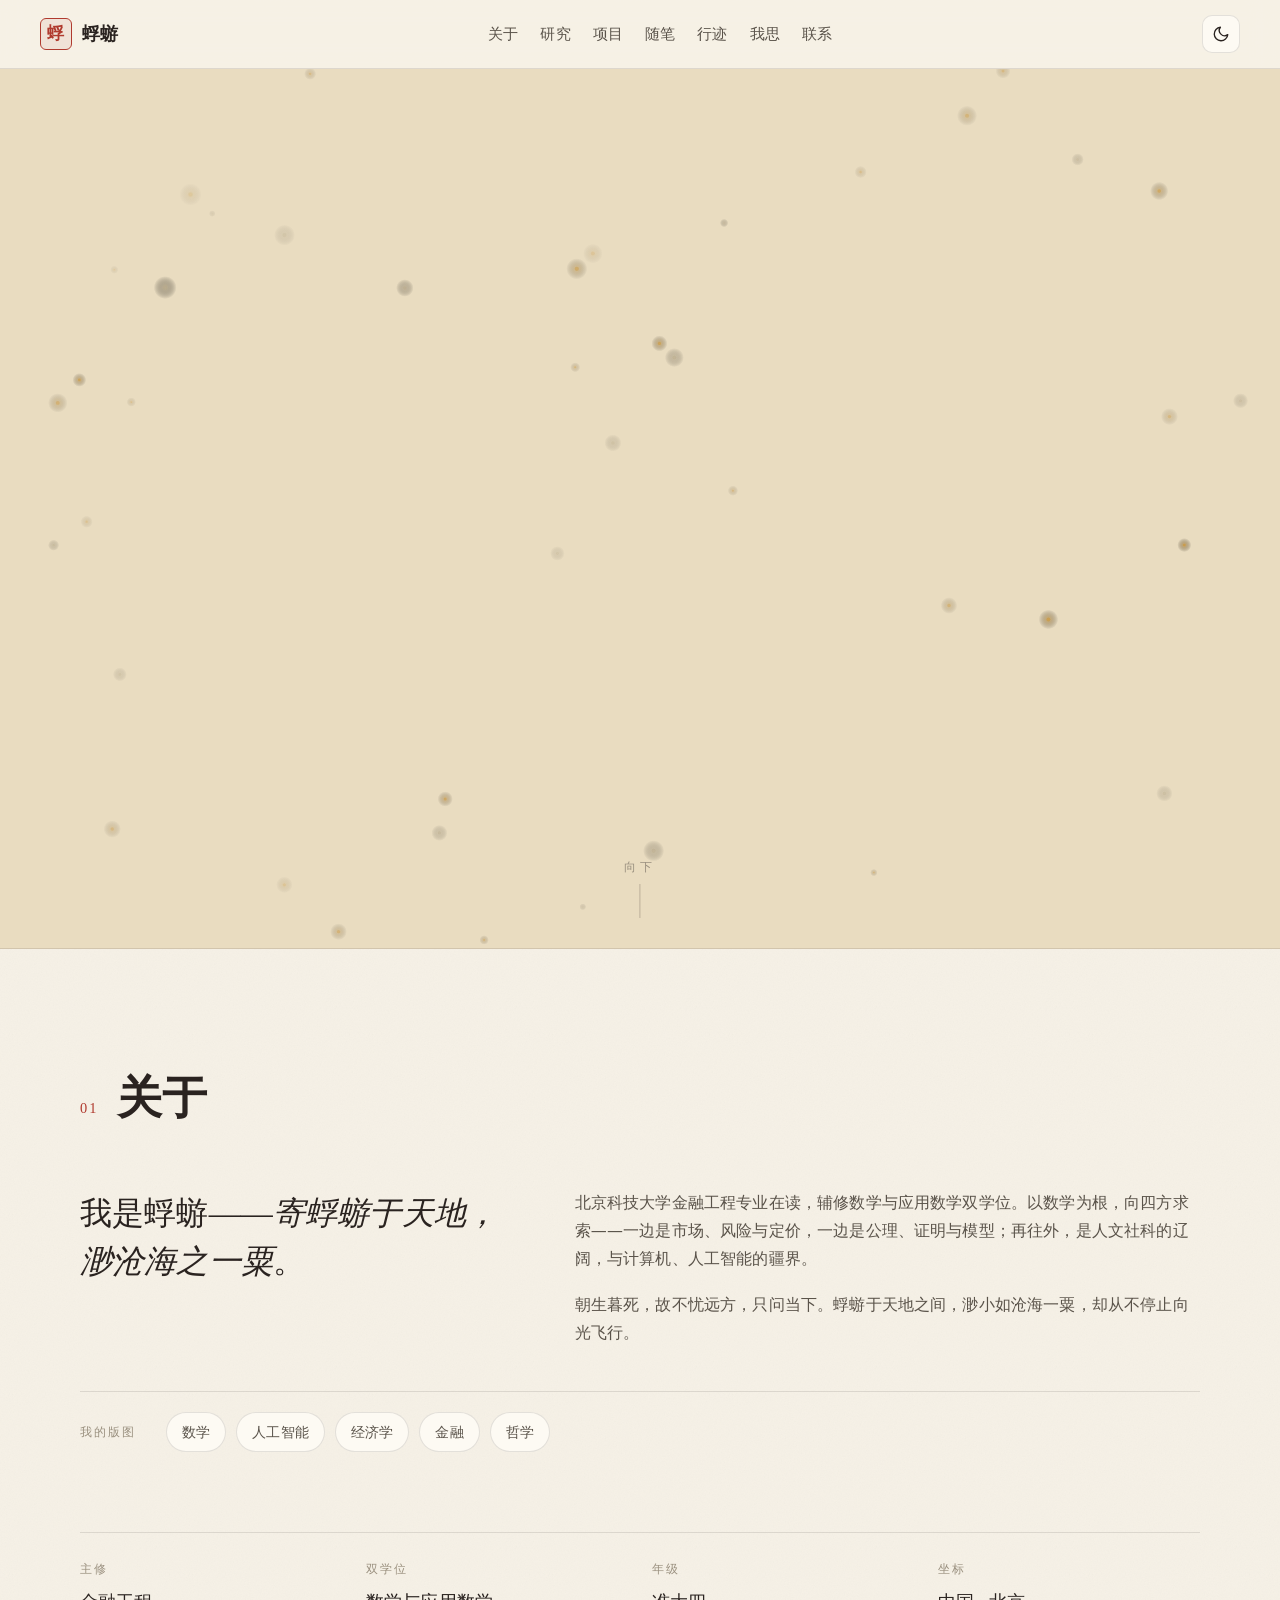
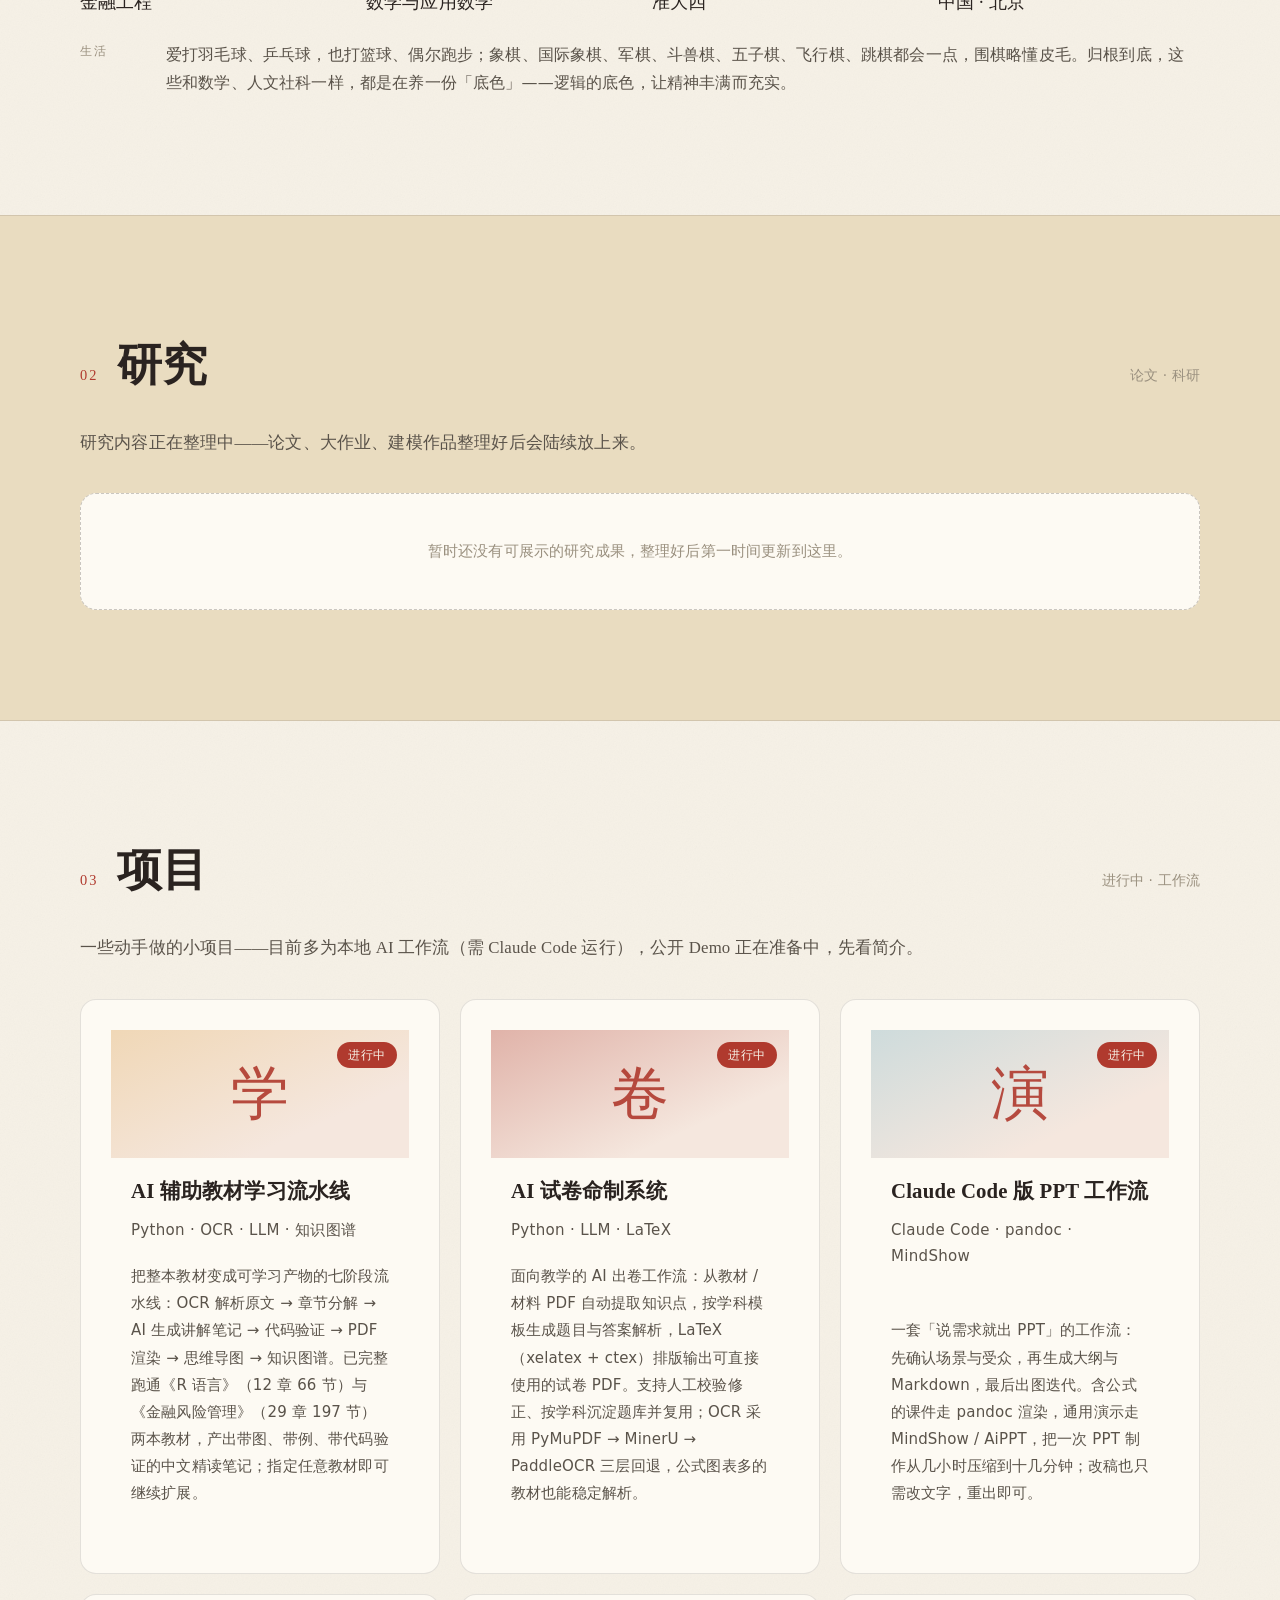
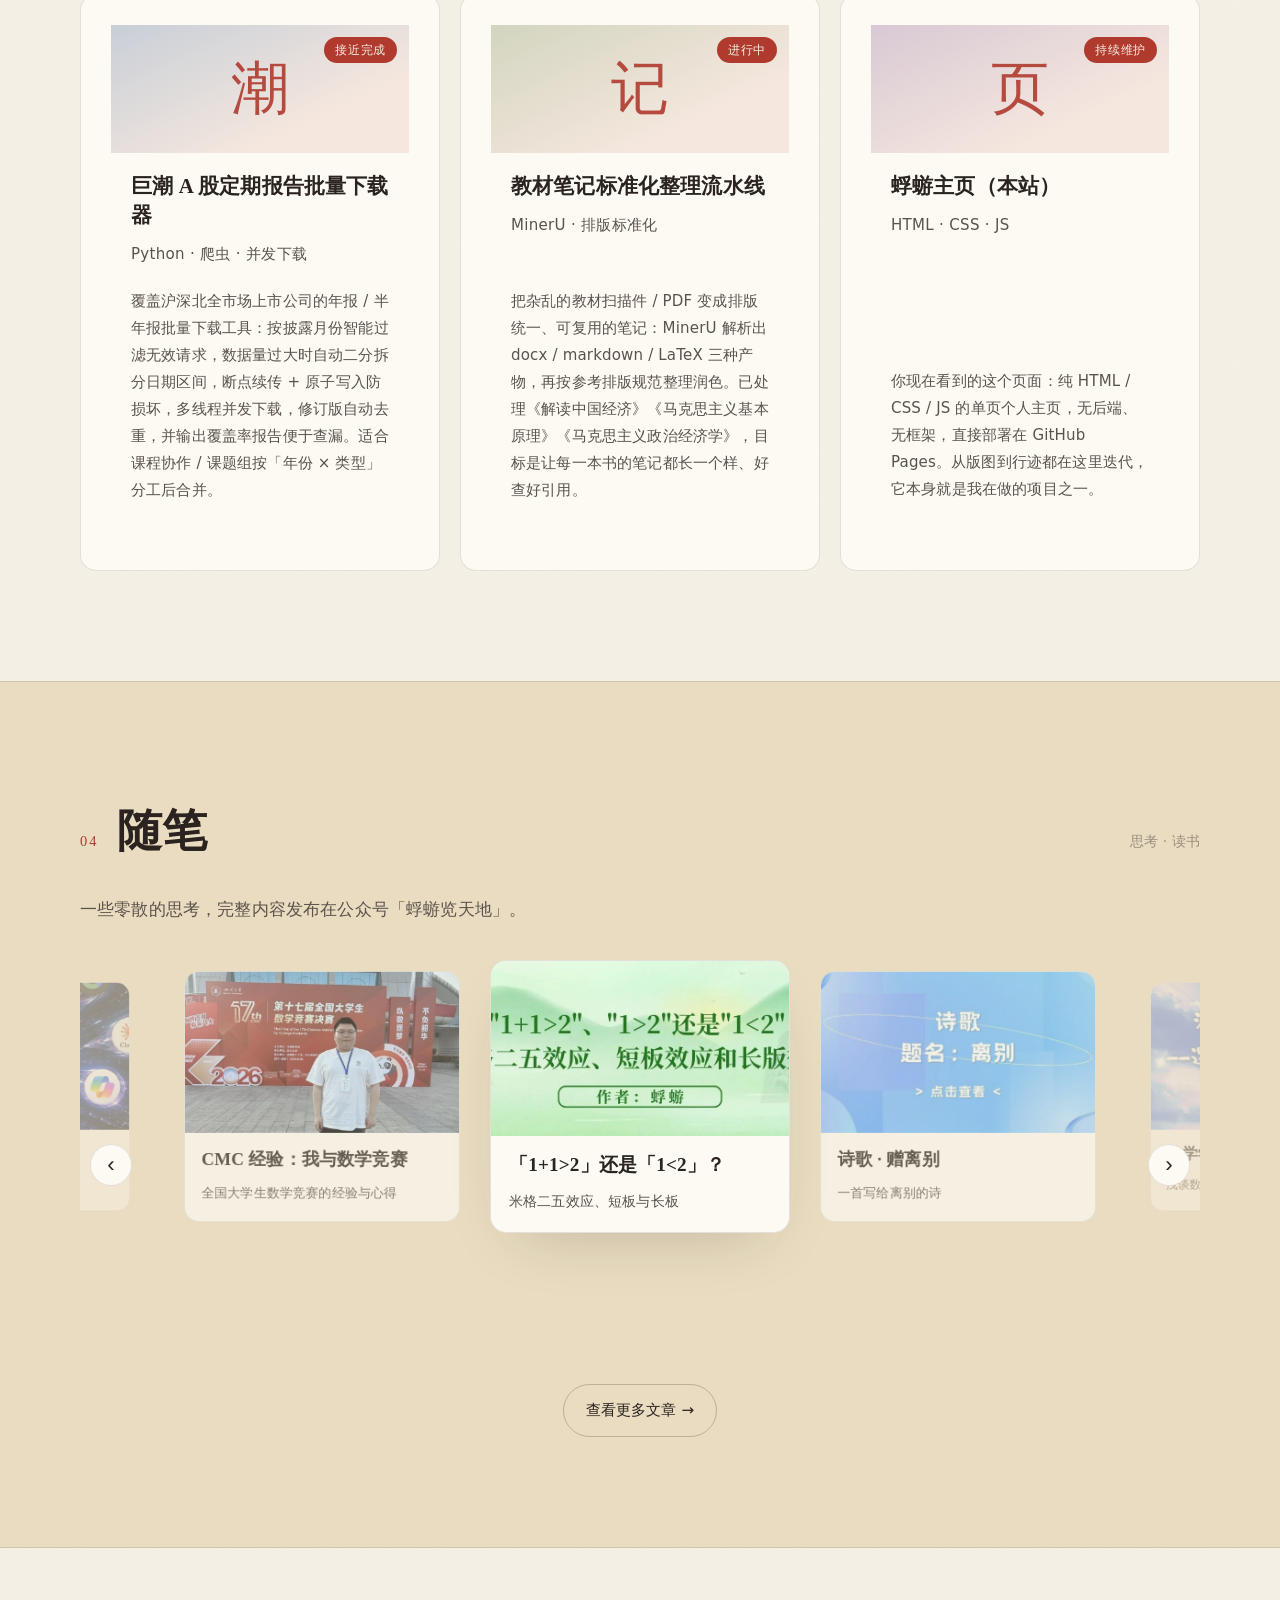
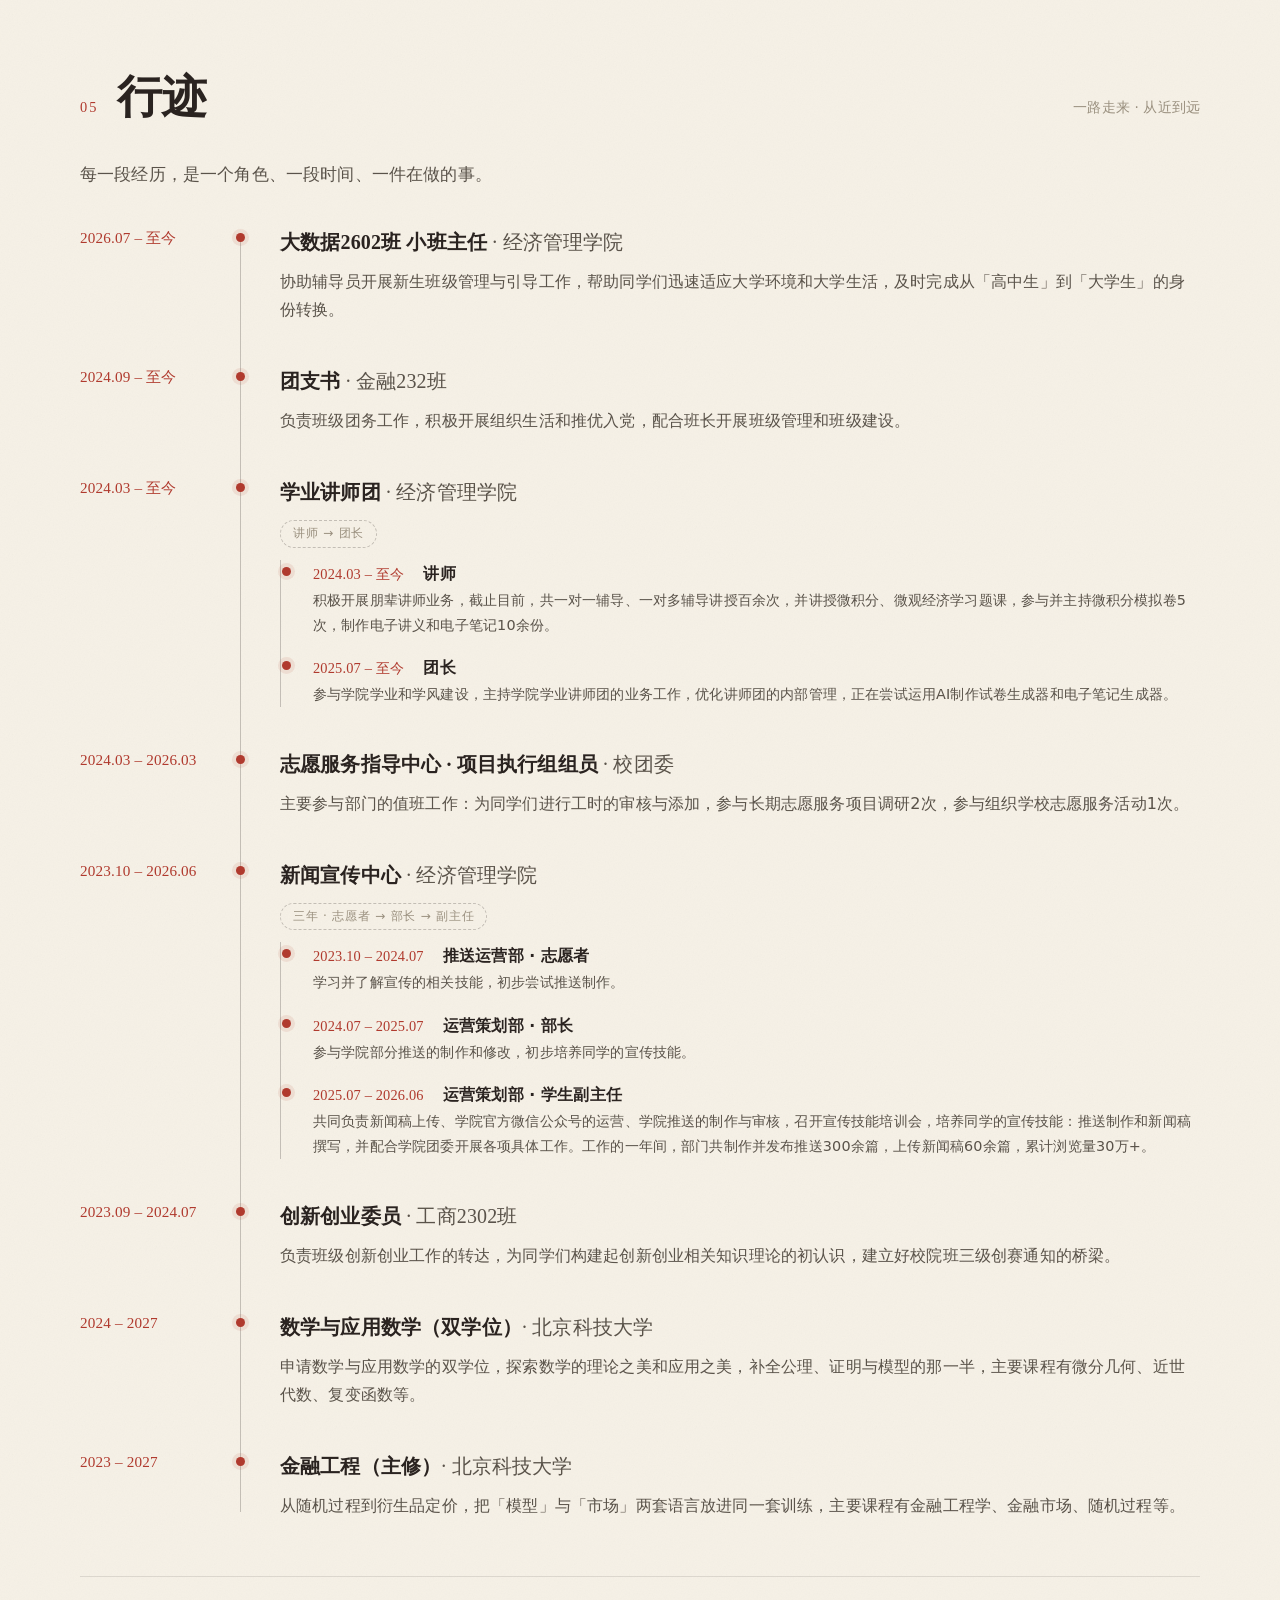
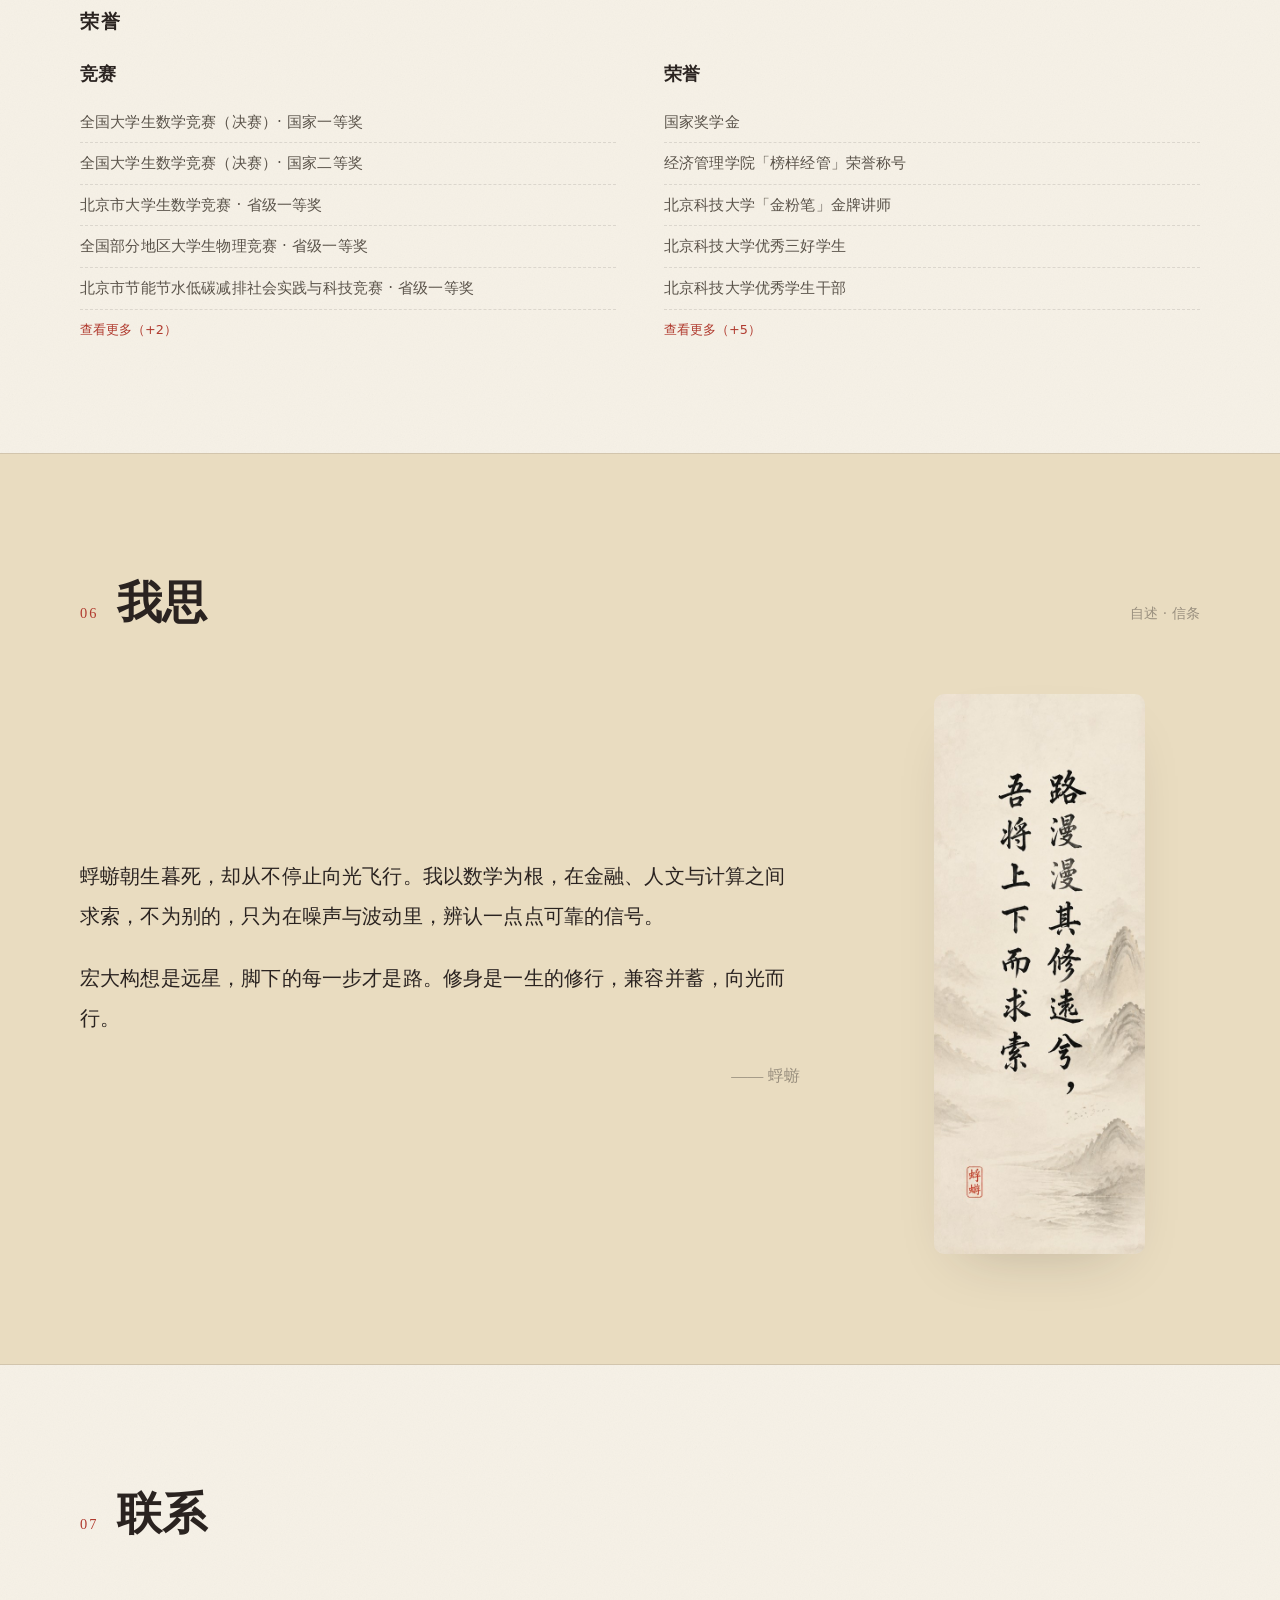
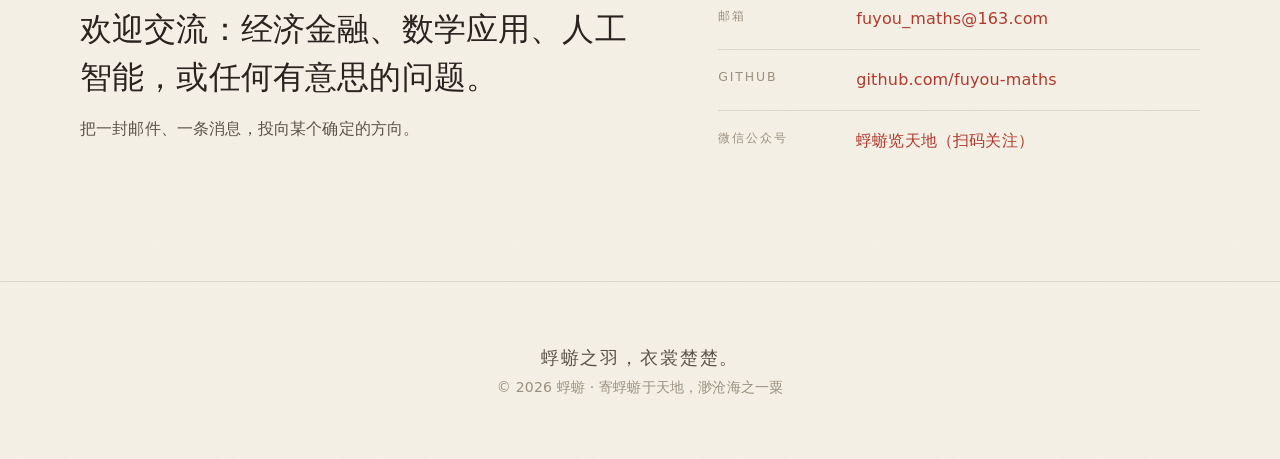
==== index.html @ 7d02665e "蜉蝣主页首发：双页面 + 双主题 + 随笔轮播" ====
<!DOCTYPE html>
<html lang="zh-CN" data-theme="dark">
<head>
  <meta charset="utf-8">
  <meta name="viewport" content="width=device-width, initial-scale=1">
  <script>document.documentElement.classList.add('js');</script>
  <script>
    (function () {
      var t = null;
      try { t = localStorage.getItem("fuyou-theme"); } catch (e) {}
      if (!t) t = (window.matchMedia && window.matchMedia("(prefers-color-scheme: dark)").matches) ? "dark" : "light";
      document.documentElement.setAttribute("data-theme", t);
    })();
  </script>
  <title>蜉蝣 · 个人主页</title>
  <meta name="description" content="蜉蝣 —— 寄蜉蝣于天地，渺沧海之一粟。以数学为根，观天地、察人事、问计算，一个在当下向光求索的人。">
  <meta name="author" content="蜉蝣">
  <link rel="canonical" href="https://fuyou-maths.github.io/">
  <link rel="icon" href="favicon.svg" type="image/svg+xml">
  <meta property="og:type" content="profile">
  <meta property="og:title" content="蜉蝣 · 个人主页">
  <meta property="og:description" content="寄蜉蝣于天地，渺沧海之一粟 · 以数学为根，观天地、察人事、问计算">
  <meta property="og:url" content="https://fuyou-maths.github.io/">
  <link rel="stylesheet" href="style.css?v=6">
</head>
<body>
  <a class="skip-link" href="#main">跳到正文</a>

  <header class="site-header" id="top">
    <div class="header-inner">
      <a class="brand" href="#top" aria-label="返回顶部">
        <span class="brand-mark" aria-hidden="true">蜉</span>
        <span class="brand-text">蜉蝣</span>
      </a>

      <nav class="site-nav" id="siteNav" aria-label="主导航">
        <a href="#about">关于</a>
        <a href="#research">研究</a>
        <a href="#projects">项目</a>
        <a href="#essays">随笔</a>
        <a href="#journey">行迹</a>
        <a href="#thoughts">我思</a>
        <a href="#contact">联系</a>
      </nav>

      <div class="header-actions">
        <button class="theme-toggle" id="themeToggle" type="button" aria-label="切换深浅主题">
          <svg class="icon-moon" viewBox="0 0 24 24" aria-hidden="true"><path d="M21 12.8A9 9 0 1 1 11.2 3a7 7 0 0 0 9.8 9.8Z"/></svg>
          <svg class="icon-sun" viewBox="0 0 24 24" aria-hidden="true"><circle cx="12" cy="12" r="4.5"/><path d="M12 2v2.5M12 19.5V22M4.9 4.9l1.8 1.8M17.3 17.3l1.8 1.8M2 12h2.5M19.5 12H22M4.9 19.1l1.8-1.8M17.3 6.7l1.8-1.8"/></svg>
        </button>
        <button class="nav-toggle" id="navToggle" type="button" aria-label="打开菜单" aria-expanded="false">
          <span></span><span></span><span></span>
        </button>
      </div>
    </div>
  </header>

  <main id="main">
    <!-- ============ HERO ============ -->
    <section class="hero">
      <canvas class="fireflies" id="fireflies" aria-hidden="true"></canvas>
      <div class="container hero-grid">
        <div class="hero-copy">
          <p class="hero-kicker reveal">北京科技大学 · 金融工程 × 数学与应用数学</p>
          <h1 class="hero-name reveal">蜉蝣</h1>
          <p class="hero-sub reveal">寄蜉蝣于天地，渺沧海之一粟</p>
          <p class="hero-poem reveal">蜉蝣之羽，衣裳楚楚。朝生暮死，向光而行。</p>
          <div class="hero-actions reveal">
            <a class="btn btn-primary" href="#projects">看我的项目</a>
            <a class="btn btn-ghost" href="#essays">读我的随笔</a>
          </div>
        </div>

        <div class="hero-visual reveal" aria-hidden="true">
          <svg class="mayfly" viewBox="0 0 200 240" fill="none">
            <ellipse class="wing" cx="72" cy="70" rx="50" ry="15" transform="rotate(-30 72 70)"/>
            <ellipse class="wing" cx="128" cy="70" rx="50" ry="15" transform="rotate(30 128 70)"/>
            <ellipse class="wing" cx="78" cy="92" rx="41" ry="12" transform="rotate(-13 78 92)"/>
            <ellipse class="wing" cx="122" cy="92" rx="41" ry="12" transform="rotate(13 122 92)"/>
            <path class="vein" d="M78 54 54 44"/>
            <path class="vein" d="M86 68 68 82"/>
            <path class="vein" d="M122 54 146 44"/>
            <path class="vein" d="M114 68 132 82"/>
            <circle class="head" cx="100" cy="28" r="6"/>
            <path class="body" d="M100 34 C 101 70 99 105 100 150"/>
            <path class="tail" d="M100 150 C 95 180 92 205 88 216"/>
            <path class="tail" d="M100 150 C 100 185 100 210 100 222"/>
            <path class="tail" d="M100 150 C 105 180 108 205 112 216"/>
          </svg>
          <div class="hero-now">
            <span class="now-label">此刻</span>
            <span class="now-time" id="nowTime">--:--:--</span>
            <span class="now-note">蜉蝣于天地，沧海之一粟</span>
          </div>
        </div>
      </div>
      <div class="hero-scroll" aria-hidden="true">
        <span>向下</span>
        <i></i>
      </div>
    </section>

    <!-- ============ 01 关于 ============ -->
    <section class="section" id="about">
      <div class="container">
        <div class="section-head reveal">
          <span class="section-index">01</span>
          <h2 class="section-title">关于</h2>
        </div>
        <div class="about-grid">
          <p class="about-lead reveal">我是蜉蝣——<em>寄蜉蝣于天地，渺沧海之一粟</em>。</p>
          <div class="about-body reveal">
            <p>北京科技大学金融工程专业在读，辅修数学与应用数学双学位。以数学为根，向四方求索——一边是市场、风险与定价，一边是公理、证明与模型；再往外，是人文社科的辽阔，与计算机、人工智能的疆界。</p>
            <p>朝生暮死，故不忧远方，只问当下。蜉蝣于天地之间，渺小如沧海一粟，却从不停止向光飞行。</p>
          </div>
        </div>

        <div class="field-strip reveal">
          <span class="field-label">我的版图</span>
          <ul class="chip-list">
            <li>数学</li><li>人工智能</li><li>经济学</li><li>金融</li><li>哲学</li>
          </ul>
        </div>

        <ul class="fact-strip reveal">
          <li><span>主修</span>金融工程</li>
          <li><span>双学位</span>数学与应用数学</li>
          <li><span>年级</span>准大四</li>
          <li><span>坐标</span>中国 · 北京</li>
        </ul>

        <div class="now-lines reveal">
          <p><span class="field-label">生活</span>爱打羽毛球、乒乓球，也打篮球、偶尔跑步；象棋、国际象棋、军棋、斗兽棋、五子棋、飞行棋、跳棋都会一点，围棋略懂皮毛。归根到底，这些和数学、人文社科一样，都是在养一份「底色」——逻辑的底色，让精神丰满而充实。</p>
        </div>
      </div>
    </section>

    <!-- ============ 02 研究 ============ -->
    <section class="section section-alt" id="research">
      <div class="container">
        <div class="section-head reveal">
          <span class="section-index">02</span>
          <h2 class="section-title">研究</h2>
          <p class="section-note">论文 · 科研</p>
        </div>
        <p class="section-lead reveal">研究内容正在整理中——论文、大作业、建模作品整理好后会陆续放上来。</p>

        <div class="research-empty reveal">
          <p>暂时还没有可展示的研究成果，整理好后第一时间更新到这里。</p>
        </div>
      </div>
    </section>

    <!-- ============ 03 项目 ============ -->
    <section class="section" id="projects">
      <div class="container">
        <div class="section-head reveal">
          <span class="section-index">03</span>
          <h2 class="section-title">项目</h2>
          <p class="section-note">进行中 · 工作流</p>
        </div>
        <p class="section-lead reveal">一些动手做的小项目——目前多为本地 AI 工作流（需 Claude Code 运行），公开 Demo 正在准备中，先看简介。</p>

        <div class="project-grid">
          <article class="project-card reveal">
            <div class="project-cover" style="--pc: rgba(230, 185, 106, 0.34);">
              <span class="project-glyph" aria-hidden="true">学</span>
              <span class="project-status">进行中</span>
            </div>
            <div class="card-body">
              <h3 class="project-title">AI 辅助教材学习流水线</h3>
              <p class="project-tags">Python · OCR · LLM · 知识图谱</p>
              <p class="project-desc">把整本教材变成可学习产物的七阶段流水线：OCR 解析原文 → 章节分解 → AI 生成讲解笔记 → 代码验证 → PDF 渲染 → 思维导图 → 知识图谱。已完整跑通《R 语言》（12 章 66 节）与《金融风险管理》（29 章 197 节）两本教材，产出带图、带例、带代码验证的中文精读笔记；指定任意教材即可继续扩展。</p>
            </div>
          </article>
          <article class="project-card reveal">
            <div class="project-cover" style="--pc: rgba(176, 58, 46, 0.30);">
              <span class="project-glyph" aria-hidden="true">卷</span>
              <span class="project-status">进行中</span>
            </div>
            <div class="card-body">
              <h3 class="project-title">AI 试卷命制系统</h3>
              <p class="project-tags">Python · LLM · LaTeX</p>
              <p class="project-desc">面向教学的 AI 出卷工作流：从教材 / 材料 PDF 自动提取知识点，按学科模板生成题目与答案解析，LaTeX（xelatex + ctex）排版输出可直接使用的试卷 PDF。支持人工校验修正、按学科沉淀题库并复用；OCR 采用 PyMuPDF → MinerU → PaddleOCR 三层回退，公式图表多的教材也能稳定解析。</p>
            </div>
          </article>
          <article class="project-card reveal">
            <div class="project-cover" style="--pc: rgba(116, 192, 214, 0.30);">
              <span class="project-glyph" aria-hidden="true">演</span>
              <span class="project-status">进行中</span>
            </div>
            <div class="card-body">
              <h3 class="project-title">Claude Code 版 PPT 工作流</h3>
              <p class="project-tags">Claude Code · pandoc · MindShow</p>
              <p class="project-desc">一套「说需求就出 PPT」的工作流：先确认场景与受众，再生成大纲与 Markdown，最后出图迭代。含公式的课件走 pandoc 渲染，通用演示走 MindShow / AiPPT，把一次 PPT 制作从几小时压缩到十几分钟；改稿也只需改文字，重出即可。</p>
            </div>
          </article>
          <article class="project-card reveal">
            <div class="project-cover" style="--pc: rgba(96, 150, 200, 0.30);">
              <span class="project-glyph" aria-hidden="true">潮</span>
              <span class="project-status">接近完成</span>
            </div>
            <div class="card-body">
              <h3 class="project-title">巨潮 A 股定期报告批量下载器</h3>
              <p class="project-tags">Python · 爬虫 · 并发下载</p>
              <p class="project-desc">覆盖沪深北全市场上市公司的年报 / 半年报批量下载工具：按披露月份智能过滤无效请求，数据量过大时自动二分拆分日期区间，断点续传 + 原子写入防损坏，多线程并发下载，修订版自动去重，并输出覆盖率报告便于查漏。适合课程协作 / 课题组按「年份 × 类型」分工后合并。</p>
            </div>
          </article>
          <article class="project-card reveal">
            <div class="project-cover" style="--pc: rgba(130, 170, 120, 0.30);">
              <span class="project-glyph" aria-hidden="true">记</span>
              <span class="project-status">进行中</span>
            </div>
            <div class="card-body">
              <h3 class="project-title">教材笔记标准化整理流水线</h3>
              <p class="project-tags">MinerU · 排版标准化</p>
              <p class="project-desc">把杂乱的教材扫描件 / PDF 变成排版统一、可复用的笔记：MinerU 解析出 docx / markdown / LaTeX 三种产物，再按参考排版规范整理润色。已处理《解读中国经济》《马克思主义基本原理》《马克思主义政治经济学》，目标是让每一本书的笔记都长一个样、好查好引用。</p>
            </div>
          </article>
          <article class="project-card reveal">
            <div class="project-cover" style="--pc: rgba(150, 130, 190, 0.30);">
              <span class="project-glyph" aria-hidden="true">页</span>
              <span class="project-status">持续维护</span>
            </div>
            <div class="card-body">
              <h3 class="project-title">蜉蝣主页（本站）</h3>
              <p class="project-tags">HTML · CSS · JS</p>
              <p class="project-desc">你现在看到的这个页面：纯 HTML / CSS / JS 的单页个人主页，无后端、无框架，直接部署在 GitHub Pages。从版图到行迹都在这里迭代，它本身就是我在做的项目之一。</p>
            </div>
          </article>
        </div>
      </div>
    </section>

    <!-- ============ 04 随笔 ============ -->
    <section class="section section-alt" id="essays">
      <div class="container">
        <div class="section-head reveal">
          <span class="section-index">04</span>
          <h2 class="section-title">随笔</h2>
          <p class="section-note">思考 · 读书</p>
        </div>
        <p class="section-lead reveal">一些零散的思考，完整内容发布在公众号「蜉蝣览天地」。</p>

        <!-- 精选文章 · coverflow 轮播 -->
        <div class="carousel reveal" id="essayCarousel">
          <div class="carousel-track">
            <article class="carousel-card">
              <a href="https://mp.weixin.qq.com/s/fVxMfMkRmyu4GVUIA5OA1g" target="_blank" rel="noreferrer">
                <img class="card-cover" src="images/articles/02.jpg" alt="DeepSeek 给出了我没敢想的答案" loading="lazy">
                <div class="card-body"><h3 class="cc-title">DeepSeek 给出了我没敢想的答案</h3><p class="cc-desc">从一道数列题，体验 DeepSeek 的思考</p></div>
              </a>
            </article>
            <article class="carousel-card">
              <a href="https://mp.weixin.qq.com/s/21O_0El8mvvddW1tWq52Kw" target="_blank" rel="noreferrer">
                <img class="card-cover" src="images/articles/03.jpg" alt="人工智能时代，什么才是有用的？" loading="lazy">
                <div class="card-body"><h3 class="cc-title">人工智能时代，什么才是有用的？</h3><p class="cc-desc">AI 时代的一点思考</p></div>
              </a>
            </article>
            <article class="carousel-card">
              <a href="https://mp.weixin.qq.com/s/PJYU2CsKJSzoRCmfUsSwLQ" target="_blank" rel="noreferrer">
                <img class="card-cover" src="images/articles/04.jpg" alt="人工智能如何参与学习" loading="lazy">
                <div class="card-body"><h3 class="cc-title">人工智能如何参与学习</h3><p class="cc-desc">AI 系列第二篇</p></div>
              </a>
            </article>
            <article class="carousel-card">
              <a href="https://mp.weixin.qq.com/s/Ez1FWPcyvqh3vCW3M9tfJw" target="_blank" rel="noreferrer">
                <img class="card-cover" src="images/articles/01.jpg" alt="CMC 经验：我与数学竞赛" loading="lazy">
                <div class="card-body"><h3 class="cc-title">CMC 经验：我与数学竞赛</h3><p class="cc-desc">全国大学生数学竞赛的经验与心得</p></div>
              </a>
            </article>
            <article class="carousel-card">
              <a href="https://mp.weixin.qq.com/s/1hrprFrFGttrcX74yhHbVA" target="_blank" rel="noreferrer">
                <img class="card-cover" src="images/articles/06.jpg" alt="「1+1&gt;2」还是「1&lt;2」？" loading="lazy">
                <div class="card-body"><h3 class="cc-title">「1+1&gt;2」还是「1&lt;2」？</h3><p class="cc-desc">米格二五效应、短板与长板</p></div>
              </a>
            </article>
            <article class="carousel-card">
              <a href="https://mp.weixin.qq.com/s/7w0hp6wQyzd9gX0wEU0uUw" target="_blank" rel="noreferrer">
                <img class="card-cover" src="images/articles/07.jpg" alt="诗歌 · 赠离别" loading="lazy">
                <div class="card-body"><h3 class="cc-title">诗歌 · 赠离别</h3><p class="cc-desc">一首写给离别的诗</p></div>
              </a>
            </article>
            <article class="carousel-card">
              <a href="https://mp.weixin.qq.com/s/pl6sJ8FBajx8Ben4pUxj4g" target="_blank" rel="noreferrer">
                <img class="card-cover" src="images/articles/08.jpg" alt="数学学习①：正视与克服畏难" loading="lazy">
                <div class="card-body"><h3 class="cc-title">数学学习①：正视与克服畏难</h3><p class="cc-desc">浅谈数学学习经验</p></div>
              </a>
            </article>
            <article class="carousel-card">
              <a href="https://mp.weixin.qq.com/s/P9t2jtJs8WMGybjs4Y4sVg" target="_blank" rel="noreferrer">
                <img class="card-cover" src="images/articles/11.jpg" alt="数学学习③：抽象与寻根" loading="lazy">
                <div class="card-body"><h3 class="cc-title">数学学习③：抽象与寻根</h3><p class="cc-desc">浅谈数学学习经验</p></div>
              </a>
            </article>
            <article class="carousel-card">
              <a href="https://mp.weixin.qq.com/s/WF03mkgNiK-ULWTeGfxtlg" target="_blank" rel="noreferrer">
                <img class="card-cover" src="images/articles/12.jpg" alt="数学学习④：演绎·归纳·反演" loading="lazy">
                <div class="card-body"><h3 class="cc-title">数学学习④：演绎·归纳·反演</h3><p class="cc-desc">浅谈数学学习经验</p></div>
              </a>
            </article>
          </div>
          <button class="carousel-btn prev" id="carouselPrev" type="button" aria-label="上一张">‹</button>
          <button class="carousel-btn next" id="carouselNext" type="button" aria-label="下一张">›</button>
        </div>
        <div class="carousel-more reveal">
          <a class="btn btn-ghost" href="essays.html">查看更多文章 →</a>
        </div>

        <!-- 读书 · 书单（暂缓上线：有书目后取消注释并填入内容）
        <div class="journal-block reveal books-block">
          <h3 class="journal-title">读书 · 书单</h3>
          <p class="journal-desc">读过的书，留一句当时的想法。</p>
          <ul class="book-list">
            <li class="book-item">
              <span class="book-title">书名</span>
              <span class="book-author">作者</span>
              <span class="book-note">一句话点评。</span>
            </li>
          </ul>
        </div>
        -->
      </div>
    </section>

    <!-- ============ 05 行迹 ============ -->
    <section class="section" id="journey">
      <div class="container">
        <div class="section-head reveal">
          <span class="section-index">05</span>
          <h2 class="section-title">行迹</h2>
          <p class="section-note">一路走来 · 从近到远</p>
        </div>
        <p class="section-lead reveal">每一段经历，是一个角色、一段时间、一件在做的事。</p>

        <ol class="timeline">
          <!-- 学生工作（新 → 旧） -->
          <li class="timeline-item reveal">
            <div class="timeline-date">2026.07 – 至今</div>
            <div class="timeline-body">
              <h3>大数据2602班 小班主任 <span class="timeline-org">· 经济管理学院</span></h3>
              <p>协助辅导员开展新生班级管理与引导工作，帮助同学们迅速适应大学环境和大学生活，及时完成从「高中生」到「大学生」的身份转换。</p>
            </div>
          </li>
          <li class="timeline-item reveal">
            <div class="timeline-date">2024.09 – 至今</div>
            <div class="timeline-body">
              <h3>团支书 <span class="timeline-org">· 金融232班</span></h3>
              <p>负责班级团务工作，积极开展组织生活和推优入党，配合班长开展班级管理和班级建设。</p>
            </div>
          </li>
          <li class="timeline-item reveal">
            <div class="timeline-date">2024.03 – 至今</div>
            <div class="timeline-body">
              <h3>学业讲师团 <span class="timeline-org">· 经济管理学院</span></h3>
              <span class="role-chain">讲师 → 团长</span>
              <ul class="role-steps">
                <li>
                  <span class="role-time">2024.03 – 至今</span>
                  <span class="role-name">讲师</span>
                  <p class="role-desc">积极开展朋辈讲师业务，截止目前，共一对一辅导、一对多辅导讲授百余次，并讲授微积分、微观经济学习题课，参与并主持微积分模拟卷5次，制作电子讲义和电子笔记10余份。</p>
                </li>
                <li>
                  <span class="role-time">2025.07 – 至今</span>
                  <span class="role-name">团长</span>
                  <p class="role-desc">参与学院学业和学风建设，主持学院学业讲师团的业务工作，优化讲师团的内部管理，正在尝试运用AI制作试卷生成器和电子笔记生成器。</p>
                </li>
              </ul>
            </div>
          </li>
          <li class="timeline-item reveal">
            <div class="timeline-date">2024.03 – 2026.03</div>
            <div class="timeline-body">
              <h3>志愿服务指导中心 · 项目执行组组员 <span class="timeline-org">· 校团委</span></h3>
              <p>主要参与部门的值班工作：为同学们进行工时的审核与添加，参与长期志愿服务项目调研2次，参与组织学校志愿服务活动1次。</p>
            </div>
          </li>
          <li class="timeline-item reveal">
            <div class="timeline-date">2023.10 – 2026.06</div>
            <div class="timeline-body">
              <h3>新闻宣传中心 <span class="timeline-org">· 经济管理学院</span></h3>
              <span class="role-chain">三年 · 志愿者 → 部长 → 副主任</span>
              <ul class="role-steps">
                <li>
                  <span class="role-time">2023.10 – 2024.07</span>
                  <span class="role-name">推送运营部 · 志愿者</span>
                  <p class="role-desc">学习并了解宣传的相关技能，初步尝试推送制作。</p>
                </li>
                <li>
                  <span class="role-time">2024.07 – 2025.07</span>
                  <span class="role-name">运营策划部 · 部长</span>
                  <p class="role-desc">参与学院部分推送的制作和修改，初步培养同学的宣传技能。</p>
                </li>
                <li>
                  <span class="role-time">2025.07 – 2026.06</span>
                  <span class="role-name">运营策划部 · 学生副主任</span>
                  <p class="role-desc">共同负责新闻稿上传、学院官方微信公众号的运营、学院推送的制作与审核，召开宣传技能培训会，培养同学的宣传技能：推送制作和新闻稿撰写，并配合学院团委开展各项具体工作。工作的一年间，部门共制作并发布推送300余篇，上传新闻稿60余篇，累计浏览量30万+。</p>
                </li>
              </ul>
            </div>
          </li>
          <li class="timeline-item reveal">
            <div class="timeline-date">2023.09 – 2024.07</div>
            <div class="timeline-body">
              <h3>创新创业委员 <span class="timeline-org">· 工商2302班</span></h3>
              <p>负责班级创新创业工作的转达，为同学们构建起创新创业相关知识理论的初认识，建立好校院班三级创赛通知的桥梁。</p>
            </div>
          </li>

          <!-- 教育（从近到远，放在最末） -->
          <li class="timeline-item reveal">
            <div class="timeline-date">2024 – 2027</div>
            <div class="timeline-body">
              <h3>数学与应用数学（双学位）<span class="timeline-org">· 北京科技大学</span></h3>
              <p>申请数学与应用数学的双学位，探索数学的理论之美和应用之美，补全公理、证明与模型的那一半，主要课程有微分几何、近世代数、复变函数等。</p>
            </div>
          </li>
          <li class="timeline-item reveal">
            <div class="timeline-date">2023 – 2027</div>
            <div class="timeline-body">
              <h3>金融工程（主修）<span class="timeline-org">· 北京科技大学</span></h3>
              <p>从随机过程到衍生品定价，把「模型」与「市场」两套语言放进同一套训练，主要课程有金融工程学、金融市场、随机过程等。</p>
            </div>
          </li>
        </ol>

        <div class="awards reveal">
          <h4>荣誉</h4>
          <div class="awards-grid">
            <div class="award-col">
              <h5>竞赛</h5>
              <ul class="award-list">
                <li>全国大学生数学竞赛（决赛）· 国家一等奖</li>
                <li>全国大学生数学竞赛（决赛）· 国家二等奖</li>
                <li>北京市大学生数学竞赛 · 省级一等奖</li>
                <li>全国部分地区大学生物理竞赛 · 省级一等奖</li>
                <li>北京市节能节水低碳减排社会实践与科技竞赛 · 省级一等奖</li>
                <li class="more-item">全国大学生市场调查与分析大赛 · 省级二等奖</li>
                <li class="more-item">「挑战杯」首都大学生创业计划竞赛 · 省级三等奖</li>
              </ul>
              <button class="award-more-btn" type="button">查看更多（+2）</button>
            </div>
            <div class="award-col">
              <h5>荣誉</h5>
              <ul class="award-list">
                <li>国家奖学金</li>
                <li>经济管理学院「榜样经管」荣誉称号</li>
                <li>北京科技大学「金粉笔」金牌讲师</li>
                <li>北京科技大学优秀三好学生</li>
                <li>北京科技大学优秀学生干部</li>
                <li class="more-item">经济管理学院十佳志愿者</li>
                <li class="more-item">新生人民二等奖学金</li>
                <li class="more-item">暑期社会实践金奖团队</li>
                <li class="more-item">寒假招生宣传实践活动先进个人</li>
                <li class="more-item">寒假招生宣传实践活动金奖团队</li>
              </ul>
              <button class="award-more-btn" type="button">查看更多（+5）</button>
            </div>
          </div>
        </div>
      </div>
    </section>

    <!-- ============ 06 我思 ============ -->
    <section class="section section-alt" id="thoughts">
      <div class="container">
        <div class="section-head reveal">
          <span class="section-index">06</span>
          <h2 class="section-title">我思</h2>
          <p class="section-note">自述 · 信条</p>
        </div>
        <div class="credo-grid">
          <div class="credo reveal">
            <p>蜉蝣朝生暮死，却从不停止向光飞行。我以数学为根，在金融、人文与计算之间求索，不为别的，只为在噪声与波动里，辨认一点点可靠的信号。</p>
            <p>宏大构想是远星，脚下的每一步才是路。修身是一生的修行，兼容并蓄，向光而行。</p>
            <p class="credo-sign">—— 蜉蝣</p>
          </div>
          <div class="credo-art reveal" aria-hidden="true">
            <img class="calli-img calli-dark" src="images/calli-dark.jpg" alt="书法（深色版）" loading="lazy">
            <img class="calli-img calli-light" src="images/calli-light.jpg" alt="书法（浅色版）" loading="lazy">
          </div>
        </div>
      </div>
    </section>

    <!-- ============ 07 联系 ============ -->
    <section class="section" id="contact">
      <div class="container">
        <div class="section-head reveal">
          <span class="section-index">07</span>
          <h2 class="section-title">联系</h2>
        </div>
        <div class="contact-grid">
          <div class="contact-copy reveal">
            <p class="contact-lead">欢迎交流：经济金融、数学应用、人工智能，或任何有意思的问题。</p>
            <p class="contact-sub">把一封邮件、一条消息，投向某个确定的方向。</p>
          </div>
          <ul class="contact-list reveal">
            <li><span>邮箱</span><a href="mailto:fuyou_maths@163.com">fuyou_maths@163.com</a></li>
            <li><span>GitHub</span><a href="https://github.com/fuyou-maths" target="_blank" rel="noreferrer">github.com/fuyou-maths</a></li>
            <li><span>微信公众号</span><a href="essays.html#follow">蜉蝣览天地（扫码关注）</a></li>
            <!-- 微信号（暂缓上线：确定要公开后取消注释并填入）
            <li><span>微信</span><span class="muted">待补充</span></li>
            -->
          </ul>
        </div>
      </div>
    </section>
  </main>

  <footer class="site-footer">
    <div class="container">
      <p class="footer-poem">蜉蝣之羽，衣裳楚楚。</p>
      <p>© 2026 蜉蝣 · 寄蜉蝣于天地，渺沧海之一粟</p>
    </div>
  </footer>

  <script type="application/ld+json">
  {
    "@context": "https://schema.org",
    "@graph": [
      {
        "@type": "Person",
        "@id": "https://fuyou-maths.github.io/#person",
        "name": "蜉蝣",
        "url": "https://fuyou-maths.github.io/",
        "jobTitle": "金融工程专业学生",
        "description": "寄蜉蝣于天地，渺沧海之一粟。以数学为根，观天地、察人事、问计算。北京科技大学金融工程专业在读，数学与应用数学双学位。",
        "alumniOf": { "@type": "CollegeOrUniversity", "name": "北京科技大学" }
      },
      {
        "@type": "WebSite",
        "@id": "https://fuyou-maths.github.io/#website",
        "url": "https://fuyou-maths.github.io/",
        "name": "蜉蝣 · 个人主页",
        "inLanguage": "zh-CN"
      }
    ]
  }
  </script>

  <script src="main.js?v=2"></script>
</body>
</html>
---- style.css ----
:root {
  --bg: #f6f1e6;
  --bg-elev: #fdfaf3;
  --section-alt: #e9dcc0;
  --ink: #2a2320;
  --ink-soft: #5a534a;
  --ink-faint: #9a907f;
  --line: rgba(42, 35, 32, 0.12);
  --line-strong: rgba(42, 35, 32, 0.24);
  --accent: #b03a2e;
  --accent-soft: rgba(176, 58, 46, 0.10);
  --accent-2: #8a2a20;
  --seal: #b03a2e;
  --glow: rgba(176, 58, 46, 0.16);
  --header-bg: rgba(246, 241, 230, 0.85);
  --shadow: 0 24px 60px -30px rgba(42, 35, 32, 0.25);
  --firefly-warm: #c8963f;
  --firefly-cool: #b6a88a;
  --serif: "Songti SC", "Noto Serif CJK SC", "Source Han Serif SC", "STSong", "SimSun", serif;
  --sans: "PingFang SC", "Hiragino Sans GB", "Microsoft YaHei", system-ui, -apple-system, sans-serif;
}

html[data-theme="dark"] {
  --bg: #0d0f13;
  --bg-elev: #14171c;
  --section-alt: #181c24;
  --ink: #ece6da;
  --ink-soft: #a5abb3;
  --ink-faint: #6f757d;
  --line: rgba(236, 230, 218, 0.12);
  --line-strong: rgba(236, 230, 218, 0.22);
  --accent: #e6b96a;
  --accent-soft: rgba(230, 185, 106, 0.12);
  --accent-2: #74c0d6;
  --glow: rgba(230, 185, 106, 0.30);
  --header-bg: rgba(13, 15, 19, 0.72);
  --shadow: 0 30px 70px -35px rgba(0, 0, 0, 0.8);
  --firefly-warm: #e6b96a;
  --firefly-cool: #74c0d6;
  --seal: #c14b3a;
}

* { box-sizing: border-box; }
html { scroll-behavior: smooth; }

body {
  margin: 0;
  font-family: var(--sans);
  background: var(--bg);
  color: var(--ink);
  line-height: 1.75;
  letter-spacing: 0.01em;
  -webkit-font-smoothing: antialiased;
  transition: background 0.45s ease, color 0.45s ease;
}

a { color: inherit; text-decoration: none; }

.skip-link {
  position: absolute;
  left: -9999px;
  top: 0;
  background: var(--accent);
  color: #fff;
  padding: 8px 16px;
  z-index: 100;
}
.skip-link:focus { left: 8px; top: 8px; }

.container {
  width: min(1120px, calc(100% - 48px));
  margin: 0 auto;
}

/* ---------- Header ---------- */
.site-header {
  position: sticky;
  top: 0;
  z-index: 50;
  backdrop-filter: blur(14px);
  -webkit-backdrop-filter: blur(14px);
  background: var(--header-bg);
  border-bottom: 1px solid var(--line);
}
.header-inner {
  width: min(1200px, calc(100% - 48px));
  margin: 0 auto;
  height: 68px;
  display: flex;
  align-items: center;
  justify-content: space-between;
  gap: 24px;
}
.brand {
  display: inline-flex;
  align-items: center;
  gap: 10px;
  font-family: var(--serif);
  font-weight: 700;
  font-size: 1.15rem;
}
.brand-mark {
  display: grid;
  place-items: center;
  width: 32px;
  height: 32px;
  border: 1px solid var(--accent);
  border-radius: 9px;
  color: var(--accent);
  font-size: 1.05rem;
  background: var(--accent-soft);
}
.site-nav { display: flex; gap: 22px; }
.site-nav a {
  font-size: 0.92rem;
  color: var(--ink-soft);
  transition: color 0.2s ease;
}
.site-nav a:hover { color: var(--accent); }
.header-actions { display: flex; align-items: center; gap: 10px; }

.theme-toggle, .nav-toggle {
  display: grid;
  place-items: center;
  width: 38px;
  height: 38px;
  border: 1px solid var(--line);
  border-radius: 10px;
  background: var(--bg-elev);
  color: var(--ink);
  cursor: pointer;
  transition: border-color 0.2s ease, transform 0.2s ease;
}
.theme-toggle:hover, .nav-toggle:hover { border-color: var(--accent); transform: translateY(-1px); }
.theme-toggle svg, .nav-toggle svg { width: 18px; height: 18px; fill: none; stroke: currentColor; stroke-width: 1.8; stroke-linecap: round; stroke-linejoin: round; }
.theme-toggle .icon-sun { display: none; }
html[data-theme="dark"] .theme-toggle .icon-moon { display: none; }
html[data-theme="dark"] .theme-toggle .icon-sun { display: block; }

.nav-toggle { display: none; flex-direction: column; gap: 4px; }
.nav-toggle span { width: 17px; height: 1.6px; background: var(--ink); border-radius: 1px; }

/* ---------- Hero ---------- */
.hero {
  position: relative;
  min-height: min(880px, 100vh);
  display: flex;
  align-items: center;
  overflow: hidden;
  padding: 100px 0 120px;
  background: var(--section-alt);
  border-bottom: 1px solid var(--line);
}
.fireflies {
  position: absolute;
  inset: 0;
  width: 100%;
  height: 100%;
  pointer-events: none;
}
.hero-grid {
  position: relative;
  display: grid;
  grid-template-columns: minmax(0, 1.25fr) minmax(0, 0.75fr);
  align-items: center;
  gap: 48px;
}
.hero-kicker {
  margin: 0 0 18px;
  font-size: 0.82rem;
  letter-spacing: 0.22em;
  color: var(--accent);
  text-transform: uppercase;
}
.hero-name {
  margin: 0;
  font-family: var(--serif);
  font-weight: 700;
  font-size: clamp(4rem, 12vw, 8.5rem);
  line-height: 1.05;
  letter-spacing: 0.06em;
}
.hero-sub {
  margin: 20px 0 0;
  font-size: clamp(1.05rem, 2.2vw, 1.35rem);
  color: var(--ink-soft);
}
.hero-poem {
  margin: 22px 0 0;
  font-family: var(--serif);
  font-size: 1.05rem;
  color: var(--ink-faint);
  letter-spacing: 0.08em;
}
.hero-actions { margin-top: 34px; display: flex; gap: 14px; flex-wrap: wrap; }

.btn {
  display: inline-flex;
  align-items: center;
  gap: 8px;
  padding: 12px 22px;
  border-radius: 999px;
  font-size: 0.95rem;
  border: 1px solid transparent;
  cursor: pointer;
  transition: transform 0.2s ease, background 0.2s ease, border-color 0.2s ease;
}
.btn:hover { transform: translateY(-2px); }
.btn-primary { background: var(--accent); color: #fff; }
.btn-primary:hover { background: var(--accent-2); }
.btn-ghost { border-color: var(--line-strong); color: var(--ink); }
.btn-ghost:hover { border-color: var(--accent); color: var(--accent); }

.hero-visual { position: relative; display: flex; flex-direction: column; align-items: center; gap: 22px; }
.mayfly { width: min(300px, 62vw); height: auto; overflow: visible; }
.mayfly .wing { stroke: var(--accent); stroke-width: 1.4; fill: var(--accent-soft); opacity: 0.85; }
.mayfly .vein { stroke: var(--accent); stroke-width: 0.8; opacity: 0.55; }
.mayfly .head, .mayfly .body { stroke: var(--ink); stroke-width: 1.8; fill: var(--ink); }
.mayfly .head { stroke-width: 1.8; }
.mayfly .tail { stroke: var(--ink-soft); stroke-width: 1.1; opacity: 0.75; }

.hero-now { text-align: center; }
.now-label, .now-note { display: block; font-size: 0.78rem; letter-spacing: 0.28em; color: var(--ink-faint); }
.now-time {
  display: block;
  font-family: var(--serif);
  font-size: 1.7rem;
  letter-spacing: 0.08em;
  color: var(--accent);
  margin: 4px 0;
}

.hero-scroll {
  position: absolute;
  left: 50%;
  bottom: 30px;
  transform: translateX(-50%);
  display: flex;
  flex-direction: column;
  align-items: center;
  gap: 6px;
  color: var(--ink-faint);
  font-size: 0.75rem;
  letter-spacing: 0.3em;
}
.hero-scroll i {
  width: 1px;
  height: 34px;
  background: var(--line-strong);
  overflow: hidden;
  position: relative;
}
.hero-scroll i::after {
  content: "";
  position: absolute;
  left: 0;
  top: -100%;
  width: 100%;
  height: 100%;
  background: var(--accent);
  animation: scrollLine 2.2s ease-in-out infinite;
}
@keyframes scrollLine { 0% { top: -100%; } 55% { top: 100%; } 100% { top: 100%; } }

/* ---------- Sections ---------- */
.section { padding: 110px 0; scroll-margin-top: 68px; }
.section-alt { background: var(--section-alt); border-top: 1px solid var(--line); border-bottom: 1px solid var(--line); }

.section-head { display: flex; align-items: baseline; gap: 18px; margin-bottom: 52px; }
.section-index { font-family: var(--serif); font-size: 0.9rem; color: var(--accent); letter-spacing: 0.15em; }
.section-title { margin: 0; font-family: var(--serif); font-size: clamp(2rem, 4vw, 2.8rem); font-weight: 700; }
.section-note { margin: 0 0 0 auto; font-size: 0.85rem; color: var(--ink-faint); }

/* About */
.about-grid { display: grid; grid-template-columns: 1fr 1.4fr; gap: 48px; align-items: start; }
.about-lead { margin: 0; font-family: var(--serif); font-size: clamp(1.5rem, 3vw, 2rem); line-height: 1.5; }
.about-body p { margin: 0 0 18px; color: var(--ink-soft); }
.about-body p:last-child { margin-bottom: 0; }
.fact-strip {
  list-style: none;
  margin: 60px 0 0;
  padding: 26px 0 0;
  border-top: 1px solid var(--line);
  display: grid;
  grid-template-columns: repeat(4, 1fr);
  gap: 24px;
}
.fact-strip li { display: flex; flex-direction: column; gap: 6px; }
.fact-strip span { font-size: 0.75rem; letter-spacing: 0.18em; color: var(--ink-faint); text-transform: uppercase; }
.fact-strip li { font-family: var(--serif); font-size: 1.15rem; }

/* Education */
.edu-card {
  display: grid;
  grid-template-columns: 1fr auto;
  gap: 40px;
  align-items: start;
  padding: 38px 40px;
  border: 1px solid var(--line);
  border-radius: 20px;
  background: var(--bg);
}
.edu-school { margin: 0 0 8px; font-family: var(--serif); font-size: 1.7rem; }
.edu-meta { margin: 0 0 12px; color: var(--accent); font-size: 0.95rem; }
.edu-desc { margin: 0; color: var(--ink-soft); max-width: 620px; }
.edu-side { display: flex; gap: 28px; }
.edu-stat { display: flex; flex-direction: column; min-width: 88px; }
.edu-stat strong { font-size: 0.75rem; letter-spacing: 0.15em; color: var(--ink-faint); font-weight: 500; }
.edu-stat span { font-family: var(--serif); font-size: 1.35rem; color: var(--ink); }
.courses { margin-top: 40px; }
.courses h4, .awards h4 { margin: 0 0 18px; font-size: 0.85rem; letter-spacing: 0.18em; color: var(--ink-faint); font-weight: 500; text-transform: uppercase; }

.chip-list {
  list-style: none;
  margin: 0;
  padding: 0;
  display: flex;
  flex-wrap: wrap;
  gap: 10px;
}
.chip-list li {
  padding: 7px 15px;
  border: 1px solid var(--line);
  border-radius: 999px;
  font-size: 0.86rem;
  color: var(--ink-soft);
  background: var(--bg-elev);
}
.chip-sm li { padding: 5px 12px; font-size: 0.8rem; }

/* Skills */
.skills-grid { display: grid; grid-template-columns: repeat(2, 1fr); gap: 20px; }
.skill-card { padding: 30px 32px; border: 1px solid var(--line); border-radius: 18px; background: var(--bg); }
.skill-card h3 { margin: 0 0 18px; font-family: var(--serif); font-size: 1.25rem; }

/* Projects */
.projects-grid { display: grid; grid-template-columns: repeat(3, 1fr); gap: 20px; }
.project-card {
  display: flex;
  flex-direction: column;
  padding: 30px 30px 26px;
  border: 1px solid var(--line);
  border-radius: 18px;
  background: var(--bg);
  transition: transform 0.25s ease, border-color 0.25s ease, box-shadow 0.25s ease;
}
.project-card:hover { transform: translateY(-5px); border-color: var(--accent); box-shadow: var(--shadow); }
.project-top { display: flex; justify-content: space-between; align-items: center; margin-bottom: 22px; }
.project-num { font-family: var(--serif); color: var(--ink-faint); }
.project-tag { font-size: 0.74rem; letter-spacing: 0.12em; color: var(--accent); border: 1px solid var(--accent); padding: 3px 10px; border-radius: 999px; }
.project-card h3 { margin: 0 0 12px; font-family: var(--serif); font-size: 1.3rem; line-height: 1.4; }
.project-card p { margin: 0 0 20px; color: var(--ink-soft); font-size: 0.94rem; flex: 1; }
.project-link { margin-top: 18px; font-size: 0.9rem; color: var(--accent); }
.project-link:hover { text-decoration: underline; }

/* Projects · 卡片式（随笔同款风格） */
.project-grid { display: grid; grid-template-columns: repeat(3, 1fr); gap: 20px; }
.project-card {
  display: flex;
  flex-direction: column;
  border: 1px solid var(--line);
  border-radius: 16px;
  background: var(--bg-elev);
  overflow: hidden;
  transition: transform 0.25s ease, border-color 0.25s ease, box-shadow 0.25s ease;
}
.project-card:hover { transform: translateY(-4px); border-color: var(--accent); box-shadow: var(--shadow); }
.project-cover {
  position: relative;
  height: 128px;
  display: grid;
  place-items: center;
  background: linear-gradient(155deg, var(--pc, rgba(176, 58, 46, 0.25)), transparent 72%), var(--accent-soft);
  overflow: hidden;
}
.project-glyph {
  font-family: var(--serif);
  font-size: 3.6rem;
  line-height: 1;
  color: var(--accent);
  opacity: 0.9;
  user-select: none;
}
.project-status {
  position: absolute;
  top: 12px;
  right: 12px;
  font-size: 0.72rem;
  letter-spacing: 0.06em;
  color: var(--bg);
  background: var(--accent);
  border-radius: 999px;
  padding: 3px 11px;
}
.project-card .card-body { padding: 18px 20px 20px; flex: 1; display: flex; flex-direction: column; }
.project-title { margin: 0 0 6px; font-family: var(--serif); font-size: 1.18rem; line-height: 1.4; }
.project-tags { margin: 0 0 12px; font-size: 0.8rem; color: var(--ink-faint); letter-spacing: 0.02em; }
.project-desc { margin: 0; color: var(--ink-soft); font-size: 0.92rem; line-height: 1.8; flex: 1; }

/* 研究 · 占位（整理中） */
.research-empty {
  border: 1px dashed var(--line-strong);
  border-radius: 16px;
  background: var(--bg-elev);
  padding: 44px 24px;
  text-align: center;
  color: var(--ink-faint);
}
.research-empty p { margin: 0; font-size: 0.95rem; }

/* Timeline */
.timeline { list-style: none; margin: 0; padding: 0; position: relative; }
.timeline::before { content: ""; position: absolute; left: 160px; top: 8px; bottom: 8px; width: 1px; background: var(--line-strong); }
.timeline-item { display: grid; grid-template-columns: 160px 1fr; gap: 40px; padding: 0 0 40px; position: relative; }
.timeline-item:last-child { padding-bottom: 0; }
.timeline-item::before {
  content: "";
  position: absolute;
  left: 156px;
  top: 8px;
  width: 9px;
  height: 9px;
  border-radius: 50%;
  background: var(--accent);
  box-shadow: 0 0 0 4px var(--accent-soft);
}
.timeline-date { font-family: var(--serif); color: var(--accent); font-size: 0.95rem; }
.timeline-body h3 { margin: 0 0 8px; font-family: var(--serif); font-size: 1.25rem; }
.timeline-body p { margin: 0; color: var(--ink-soft); }

/* 行迹 · 晋升链（同一组织多角色） */
.role-chain {
  display: inline-block;
  margin: 0 0 12px;
  font-size: 0.76rem;
  letter-spacing: 0.06em;
  color: var(--ink-faint);
  border: 1px dashed var(--line-strong);
  border-radius: 999px;
  padding: 2px 12px;
}
.role-steps {
  list-style: none;
  margin: 0;
  padding: 0 0 0 6px;
  border-left: 1px solid var(--line-strong);
}
.role-steps li { position: relative; padding: 0 0 16px 26px; }
.role-steps li:last-child { padding-bottom: 0; }
.role-steps li::before {
  content: "";
  position: absolute;
  left: -5px;
  top: 7px;
  width: 9px;
  height: 9px;
  border-radius: 50%;
  background: var(--accent);
  box-shadow: 0 0 0 4px var(--accent-soft);
}
.role-time {
  font-family: var(--serif);
  color: var(--accent);
  font-size: 0.9rem;
  margin-right: 14px;
  white-space: nowrap;
}
.role-name { font-weight: 600; font-size: 0.98rem; }
.role-desc { margin: 4px 0 0; color: var(--ink-soft); font-size: 0.9rem; }
.awards { margin-top: 44px; }

/* Contact */
.contact-grid { display: grid; grid-template-columns: 1.2fr 1fr; gap: 60px; align-items: start; }
.contact-lead { margin: 0 0 14px; font-family: var(--serif); font-size: clamp(1.5rem, 3vw, 2rem); line-height: 1.5; }
.contact-sub { margin: 0; color: var(--ink-soft); }
.contact-list { list-style: none; margin: 0; padding: 0; display: flex; flex-direction: column; }
.contact-list li {
  display: grid;
  grid-template-columns: 120px 1fr;
  gap: 18px;
  padding: 16px 0;
  border-bottom: 1px solid var(--line);
}
.contact-list li:first-child { padding-top: 0; }
.contact-list li:last-child { border-bottom: 0; }
.contact-list span:first-child { font-size: 0.78rem; letter-spacing: 0.15em; color: var(--ink-faint); text-transform: uppercase; }
.contact-list a { color: var(--accent); }
.contact-list a:hover { text-decoration: underline; }
.muted { color: var(--ink-faint); }

/* Footer */
.site-footer { padding: 60px 0; border-top: 1px solid var(--line); text-align: center; color: var(--ink-faint); font-size: 0.88rem; }
.footer-poem { font-family: var(--serif); font-size: 1.15rem; color: var(--ink-soft); margin: 0 0 8px; letter-spacing: 0.1em; }
.site-footer p { margin: 0; }

/* ---------- Reveal ---------- */
.js .reveal { opacity: 0; transform: translateY(32px); transition: opacity 0.7s ease, transform 0.8s cubic-bezier(0.22, 1, 0.36, 1); }
.js .reveal.in { opacity: 1; transform: none; }
@media (prefers-reduced-motion: reduce) {
  .js .reveal { opacity: 1; transform: none; transition: none; }
  .hero-scroll i::after { animation: none; }
  html { scroll-behavior: auto; }
}

/* ---------- Responsive ---------- */
@media (max-width: 860px) {
  .hero { min-height: auto; padding: 80px 0 100px; }
  .hero-grid { grid-template-columns: 1fr; gap: 24px; }
  .hero-visual { order: -1; }
  .mayfly { width: 200px; }
  .hero-name { font-size: clamp(3.4rem, 18vw, 6rem); }
  .about-grid, .contact-grid { grid-template-columns: 1fr; gap: 28px; }
  .skills-grid { grid-template-columns: 1fr; }
  .projects-grid { grid-template-columns: 1fr; }
  .project-grid { grid-template-columns: 1fr; }
  .fact-strip { grid-template-columns: repeat(2, 1fr); }
  .edu-card { grid-template-columns: 1fr; gap: 24px; padding: 28px; }
  .timeline::before { left: 8px; }
  .timeline-item { grid-template-columns: 1fr; gap: 8px; padding-left: 30px; }
  .timeline-item::before { left: 4px; }

  .nav-toggle { display: flex; }
  .site-nav {
    position: absolute;
    top: 68px;
    left: 0;
    right: 0;
    flex-direction: column;
    gap: 0;
    background: var(--bg-elev);
    border-bottom: 1px solid var(--line);
    padding: 8px 24px 18px;
    display: none;
  }
  .site-nav.open { display: flex; }
  .site-nav a { padding: 14px 0; border-bottom: 1px solid var(--line); font-size: 1.05rem; }
  .site-nav a:last-child { border-bottom: 0; }
}

/* ---------- Sub-sections (求索) ---------- */
.sub-section { margin-top: 68px; padding-top: 44px; border-top: 1px solid var(--line); }
.section-head + .sub-section { margin-top: 0; padding-top: 0; border-top: 0; }
.sub-head { display: flex; align-items: baseline; gap: 14px; margin-bottom: 26px; }
.sub-index { font-family: var(--serif); font-size: 0.8rem; color: var(--accent); letter-spacing: 0.12em; }
.sub-title { margin: 0; font-family: var(--serif); font-size: 1.45rem; font-weight: 700; }

/* ---------- Journal (记录) ---------- */
.journal-lead { margin: -24px 0 40px; color: var(--ink-soft); font-family: var(--serif); font-size: 1.1rem; }
.journal-grid { display: grid; grid-template-columns: 1fr 1fr; gap: 24px; }
.journal-block {
  border: 1px solid var(--line);
  border-radius: 18px;
  background: var(--bg);
  padding: 28px 28px 22px;
}
.journal-title { margin: 0 0 6px; font-family: var(--serif); font-size: 1.3rem; }
.journal-desc { margin: 0 0 18px; color: var(--ink-soft); font-size: 0.9rem; }

.journal-list { list-style: none; margin: 0; padding: 0; }
.journal-item { padding: 13px 0; border-bottom: 1px solid var(--line); }
.journal-item:last-child { border-bottom: 0; }
.journal-link { display: flex; justify-content: space-between; align-items: baseline; gap: 12px; }
.journal-item-title { font-family: var(--serif); color: var(--ink); }
.journal-link:hover .journal-item-title { color: var(--accent); }
.journal-item-date { font-size: 0.8rem; color: var(--ink-faint); letter-spacing: 0.08em; white-space: nowrap; }
.journal-item-desc { margin: 4px 0 0; color: var(--ink-soft); font-size: 0.86rem; }
.journal-item-body { margin-top: 2px; }
.journal-empty { color: var(--ink-faint); font-size: 0.86rem; }
.journal-empty a { color: var(--accent); }
.journal-empty a:hover { text-decoration: underline; }

.book-list { list-style: none; margin: 0; padding: 0; }
.book-item {
  display: grid;
  grid-template-columns: 1fr auto;
  gap: 2px 14px;
  padding: 12px 0;
  border-bottom: 1px solid var(--line);
}
.book-item:last-child { border-bottom: 0; }
.book-title { font-family: var(--serif); color: var(--ink); }
.book-author { font-size: 0.82rem; color: var(--ink-faint); text-align: right; }
.book-note { grid-column: 1 / -1; color: var(--ink-soft); font-size: 0.86rem; }

/* ---------- Archive (归档) ---------- */
.archive-list { display: flex; flex-direction: column; gap: 14px; }
.archive-group {
  border: 1px solid var(--line);
  border-radius: 16px;
  background: var(--bg);
  overflow: hidden;
}
.archive-group summary {
  cursor: pointer;
  list-style: none;
  padding: 18px 22px;
  font-family: var(--serif);
  font-size: 1.15rem;
  font-weight: 700;
  display: flex;
  align-items: center;
  justify-content: space-between;
  user-select: none;
  transition: color 0.2s ease;
}
.archive-group summary:hover { color: var(--accent); }
.archive-group summary::-webkit-details-marker { display: none; }
.archive-group summary::after {
  content: "+";
  font-family: var(--sans);
  font-size: 1.35rem;
  line-height: 1;
  color: var(--accent);
  transition: transform 0.25s ease;
}
.archive-group[open] summary::after { transform: rotate(45deg); }
.archive-body { padding: 0 22px 20px; }

.archive-links { list-style: none; margin: 0; padding: 0; }
.archive-links li { padding: 10px 0; border-bottom: 1px dashed var(--line); }
.archive-links li:last-child { border-bottom: 0; }
.archive-link { display: flex; justify-content: space-between; align-items: baseline; gap: 12px; }
.archive-link-title { color: var(--ink); }
.archive-link:hover .archive-link-title { color: var(--accent); }
.archive-link-desc { color: var(--ink-faint); font-size: 0.82rem; text-align: right; }

/* ---------- Responsive (新增板块) ---------- */
@media (max-width: 860px) {
  .journal-grid { grid-template-columns: 1fr; }
  .journal-lead { margin-bottom: 28px; }
}

/* ---------- 主题质感：暗色空灵 / 亮色书卷 ---------- */
/* 亮色：宣纸纸纹（极淡纤维噪点） */
html:not([data-theme="dark"]) body {
  background-image: url("data:image/svg+xml,%3Csvg xmlns='http://www.w3.org/2000/svg' width='180' height='180'%3E%3Cfilter id='n'%3E%3CfeTurbulence type='fractalNoise' baseFrequency='0.75' numOctaves='2' stitchTiles='stitch'/%3E%3CfeColorMatrix type='saturate' values='0'/%3E%3C/filter%3E%3Crect width='180' height='180' filter='url(%23n)' opacity='0.05'/%3E%3C/svg%3E");
}

/* 亮色：朱红点缀（古籍印章） */
html:not([data-theme="dark"]) .brand-mark {
  border-color: var(--seal);
  color: var(--seal);
  background: rgba(176, 58, 46, 0.08);
  border-radius: 6px;
}
html:not([data-theme="dark"]) .section-index,
html:not([data-theme="dark"]) .sub-index {
  color: var(--seal);
}

/* 亮色：蜉蝣改为水墨墨色（朱红留给点缀） */
html:not([data-theme="dark"]) .mayfly .wing {
  stroke: var(--ink-soft);
  fill: rgba(42, 35, 32, 0.05);
}
html:not([data-theme="dark"]) .mayfly .vein {
  stroke: var(--ink-faint);
}

/* 暗色：飘渺空灵的雾 */
html[data-theme="dark"] .hero::before {
  content: "";
  position: absolute;
  inset: 0;
  pointer-events: none;
  background:
    radial-gradient(55% 45% at 18% 22%, rgba(116, 192, 214, 0.10), transparent 62%),
    radial-gradient(50% 45% at 82% 30%, rgba(230, 185, 106, 0.08), transparent 60%),
    radial-gradient(40% 40% at 50% 92%, rgba(116, 192, 214, 0.06), transparent 60%);
}

/* 卡片级联显现（仅显现时延迟，收回即时） */
.js .journal-grid > .reveal.in:nth-child(2) { transition-delay: 0.08s; }
.js .journal-grid > .reveal.in:nth-child(3) { transition-delay: 0.16s; }
.js .journal-grid > .reveal.in:nth-child(4) { transition-delay: 0.24s; }
.js .entry-list > .reveal.in:nth-child(2) { transition-delay: 0.08s; }
.js .entry-list > .reveal.in:nth-child(3) { transition-delay: 0.16s; }
.js .entry-list > .reveal.in:nth-child(4) { transition-delay: 0.24s; }
.js .entry-list > .reveal.in:nth-child(5) { transition-delay: 0.32s; }

/* ---------- 板块导语 ---------- */
.section-lead {
  margin: -28px 0 36px;
  color: var(--ink-soft);
  font-family: var(--serif);
  font-size: 1.05rem;
}

/* ---------- 关于：版图与近况 ---------- */
.field-strip {
  display: flex;
  align-items: center;
  flex-wrap: wrap;
  gap: 14px;
  margin: 44px 0 0;
  padding: 20px 0;
  border-top: 1px solid var(--line);
}
.field-label {
  font-size: 0.75rem;
  letter-spacing: 0.18em;
  color: var(--ink-faint);
  text-transform: uppercase;
  min-width: 72px;
  flex-shrink: 0;
}
.now-lines { margin: 22px 0 0; }
.now-lines p {
  display: flex;
  gap: 14px;
  margin: 0 0 8px;
  color: var(--ink-soft);
}

/* ---------- 折叠条目（研究/项目/行迹/我思） ---------- */
.entry-list { display: flex; flex-direction: column; gap: 14px; }
.entry {
  border: 1px solid var(--line);
  border-radius: 16px;
  background: var(--bg-elev);
  overflow: hidden;
}
.entry summary {
  cursor: pointer;
  list-style: none;
  padding: 18px 22px;
  display: flex;
  align-items: center;
  gap: 14px;
  user-select: none;
  transition: color 0.2s ease;
}
.entry summary:hover { color: var(--accent); }
.entry summary::-webkit-details-marker { display: none; }
.entry summary::after {
  content: "+";
  font-family: var(--sans);
  font-size: 1.35rem;
  line-height: 1;
  color: var(--accent);
  flex-shrink: 0;
  transition: transform 0.25s ease;
}
.entry[open] summary::after { transform: rotate(45deg); }
.entry-title { flex: 1 1 auto; font-family: var(--serif); font-size: 1.15rem; font-weight: 700; }
.entry-status {
  font-size: 0.72rem;
  letter-spacing: 0.06em;
  color: var(--accent);
  border: 1px solid var(--accent);
  border-radius: 999px;
  padding: 2px 10px;
  white-space: nowrap;
  flex-shrink: 0;
}
.entry-meta, .entry-tags { font-size: 0.8rem; color: var(--ink-faint); white-space: nowrap; }
.entry-body { padding: 16px 22px 20px; border-top: 1px solid var(--line); }
.entry-body p { color: var(--ink-soft); margin: 0 0 12px; }
.entry-body p:last-child { margin-bottom: 0; }
.entry-link { display: inline-block; margin-top: 8px; color: var(--accent); font-size: 0.9rem; }
.entry-link:hover { text-decoration: underline; }

/* ---------- 响应式：折叠条目 ---------- */
@media (max-width: 860px) {
  .entry summary { flex-wrap: wrap; row-gap: 6px; }
  .entry-meta, .entry-tags { white-space: normal; }
  .now-lines p { flex-direction: column; gap: 2px; }
}

/* ---------- 我思：自述信条 ---------- */
.credo {
  max-width: 720px;
  font-family: var(--serif);
  font-size: 1.25rem;
  line-height: 2;
  color: var(--ink);
}
.credo p { margin: 0 0 22px; }
.credo .credo-sign { text-align: right; color: var(--ink-faint); font-size: 1rem; margin: 0; }

/* ---------- 行迹：时间线 ---------- */
.journey-list {
  position: relative;
  display: flex;
  flex-direction: column;
  gap: 14px;
  padding-left: 26px;
}
.journey-list::before {
  content: "";
  position: absolute;
  left: 8px;
  top: 16px;
  bottom: 16px;
  width: 1px;
  background: var(--line-strong);
}
.journey-list .entry { position: relative; overflow: visible; }
.journey-list .entry::before {
  content: "";
  position: absolute;
  left: -18px;
  top: 27px;
  width: 9px;
  height: 9px;
  border-radius: 50%;
  background: var(--accent);
  box-shadow: 0 0 0 4px var(--accent-soft);
}
.journey-time {
  font-family: var(--serif);
  color: var(--accent);
  font-size: 0.92rem;
  white-space: nowrap;
  min-width: 104px;
  flex-shrink: 0;
}

/* 行迹：角色 · 组织 */
.timeline-org { color: var(--ink-soft); font-weight: 400; }

/* ---------- 随笔：coverflow 轮播 ---------- */
.carousel { position: relative; height: 410px; overflow: hidden; margin-top: 8px; }
.carousel-track { position: relative; height: 100%; }
.carousel-card {
  position: absolute;
  left: 50%;
  top: 0;
  width: 300px;
  margin-left: -150px;
  border: 1px solid var(--line);
  border-radius: 16px;
  background: var(--bg-elev);
  overflow: hidden;
  opacity: 0.3;
  transition: transform 0.45s cubic-bezier(0.22, 1, 0.36, 1), opacity 0.45s ease;
  will-change: transform, opacity;
  cursor: grab;
}
.carousel-card.is-active { opacity: 1; box-shadow: var(--shadow); cursor: default; }
.carousel-card a { color: inherit; display: block; }
.carousel-card .card-cover { width: 100%; height: 175px; object-fit: cover; display: block; }
.carousel-card .card-body { padding: 16px 18px 18px; min-height: 92px; }
.cc-meta { display: block; font-size: 0.78rem; color: var(--ink-faint); letter-spacing: 0.1em; margin-bottom: 10px; }
.cc-title { margin: 0 0 10px; font-family: var(--serif); font-size: 1.2rem; line-height: 1.4; }
.cc-desc { margin: 0; color: var(--ink-soft); font-size: 0.9rem; }
.carousel-btn {
  position: absolute;
  top: 50%;
  transform: translateY(-50%);
  width: 42px; height: 42px;
  border: 1px solid var(--line);
  border-radius: 50%;
  background: var(--bg-elev);
  color: var(--ink);
  font-size: 1.4rem;
  line-height: 1;
  cursor: pointer;
  z-index: 20;
  transition: border-color 0.2s ease, color 0.2s ease;
}
.carousel-btn:hover { border-color: var(--accent); color: var(--accent); }
.carousel-btn.prev { left: 10px; }
.carousel-btn.next { right: 10px; }
.carousel-more { text-align: center; margin-top: 14px; }
.books-block { margin-top: 56px; }

/* ---------- 行迹：荣誉分栏 ---------- */
.awards { margin-top: 56px; padding-top: 28px; border-top: 1px solid var(--line); }
.awards h4 { margin: 0 0 20px; font-family: var(--serif); font-size: 1.2rem; font-weight: 700; letter-spacing: 0.08em; text-transform: none; color: var(--ink); }
.awards-grid { display: grid; grid-template-columns: repeat(2, 1fr); gap: 48px; }
.award-col h5 { margin: 0 0 12px; font-family: var(--serif); font-size: 1.1rem; color: var(--ink); }
.award-col ul { list-style: none; margin: 0; padding: 0; }
.award-col li { padding: 7px 0; color: var(--ink-soft); font-size: 0.95rem; border-bottom: 1px dashed var(--line); }
.award-col li:last-child { border-bottom: 0; }
.award-col .more-item { display: none; }
.award-col.expanded .more-item { display: block; }
.award-more-btn {
  margin-top: 12px;
  background: none;
  border: none;
  padding: 0;
  cursor: pointer;
  font-size: 0.8rem;
  color: var(--accent);
  font-family: inherit;
}
.award-more-btn:hover { text-decoration: underline; }

/* ---------- 我思：自述 + 书法 ---------- */
.credo-grid { display: grid; grid-template-columns: 1.4fr 0.6fr; gap: 48px; align-items: center; }
.credo-art { display: flex; flex-direction: column; align-items: center; gap: 26px; }
.calli-img {
  display: none;
  height: min(560px, 64vh);
  width: auto;
  border-radius: 10px;
  box-shadow: var(--shadow);
}
html[data-theme="dark"] .calli-dark { display: block; }
html:not([data-theme="dark"]) .calli-light { display: block; }
.vertical-quote {
  writing-mode: vertical-rl;
  font-family: "Xingkai SC", "STXingkai", "Kaiti SC", "STKaiti", "KaiTi", "华文行楷", "楷体", serif;
  font-size: 1.35rem;
  letter-spacing: 0.3em;
  color: var(--ink-soft);
  margin: 0;
  line-height: 2.2;
}
.seal {
  display: inline-grid;
  place-items: center;
  width: 56px;
  height: 56px;
  border: 2px solid var(--seal);
  color: var(--seal);
  font-family: var(--serif);
  font-size: 1rem;
  border-radius: 8px;
  writing-mode: vertical-rl;
  letter-spacing: 0.14em;
  line-height: 1;
}

/* ---------- essays.html 二级页 ---------- */
.page-hero { padding: 90px 0 70px; }
.hero-split { display: grid; grid-template-columns: minmax(0, 0.8fr) minmax(0, 1.2fr); gap: 48px; align-items: center; }
.page-art { display: flex; justify-content: center; align-items: center; }
.art-img { display: none; width: 100%; height: auto; border-radius: 12px; box-shadow: var(--shadow); }
html[data-theme="dark"] .art-dark { display: block; }
html:not([data-theme="dark"]) .art-light { display: block; }
.page-title { margin: 0; font-family: var(--serif); font-size: clamp(2.4rem, 6vw, 4rem); font-weight: 700; }
.page-sub { margin: 16px 0 0; color: var(--ink-soft); font-size: 1.1rem; }
.essay-grid { display: grid; grid-template-columns: repeat(3, 1fr); gap: 18px; }
.essay-card {
  display: flex; flex-direction: column;
  border: 1px solid var(--line);
  border-radius: 16px;
  background: var(--bg-elev);
  overflow: hidden;
  transition: transform 0.25s ease, border-color 0.25s ease, box-shadow 0.25s ease;
}
.essay-card .card-cover { width: 100%; height: 160px; object-fit: cover; display: block; }
.essay-card .card-body { padding: 16px 18px 18px; flex: 1; display: flex; flex-direction: column; }
.essay-card:hover { transform: translateY(-4px); border-color: var(--accent); box-shadow: var(--shadow); }
.essay-date { font-size: 0.78rem; color: var(--ink-faint); letter-spacing: 0.08em; }
.essay-title { margin: 10px 0 8px; font-family: var(--serif); font-size: 1.15rem; line-height: 1.4; }
.essay-desc { margin: 0; color: var(--ink-soft); font-size: 0.9rem; flex: 1; }
.follow-grid { display: flex; align-items: center; justify-content: center; gap: 80px; flex-wrap: wrap; margin: 0 auto; }
.follow-copy { max-width: 400px; }
.qr-frame {
  display: inline-block;
  padding: 10px;
  border: 2px dashed rgba(90, 90, 90, 0.55);
  border-radius: 20px;
  background: #fff;
  line-height: 0;
  box-shadow: var(--shadow);
}
.qr-img {
  width: 258px; height: 258px;
  border-radius: 8px;
  display: block;
}
.follow-name { margin: 0 0 10px; font-family: var(--serif); font-size: 1.5rem; }
.follow-copy p { margin: 0 0 8px; color: var(--ink-soft); }

/* 响应式：轮播 + 二级页 */
@media (max-width: 860px) {
  .carousel { height: 460px; }
  .carousel-card { width: 78vw; margin-left: -39vw; }
  .essay-grid { grid-template-columns: 1fr; }
  .follow-grid { gap: 48px; flex-direction: column; text-align: center; }
  .awards-grid { grid-template-columns: 1fr; }
  .credo-grid { grid-template-columns: 1fr; }
  .credo-art { display: none; }
  .hero-split { grid-template-columns: 1fr; }
  .page-art { display: none; }
}
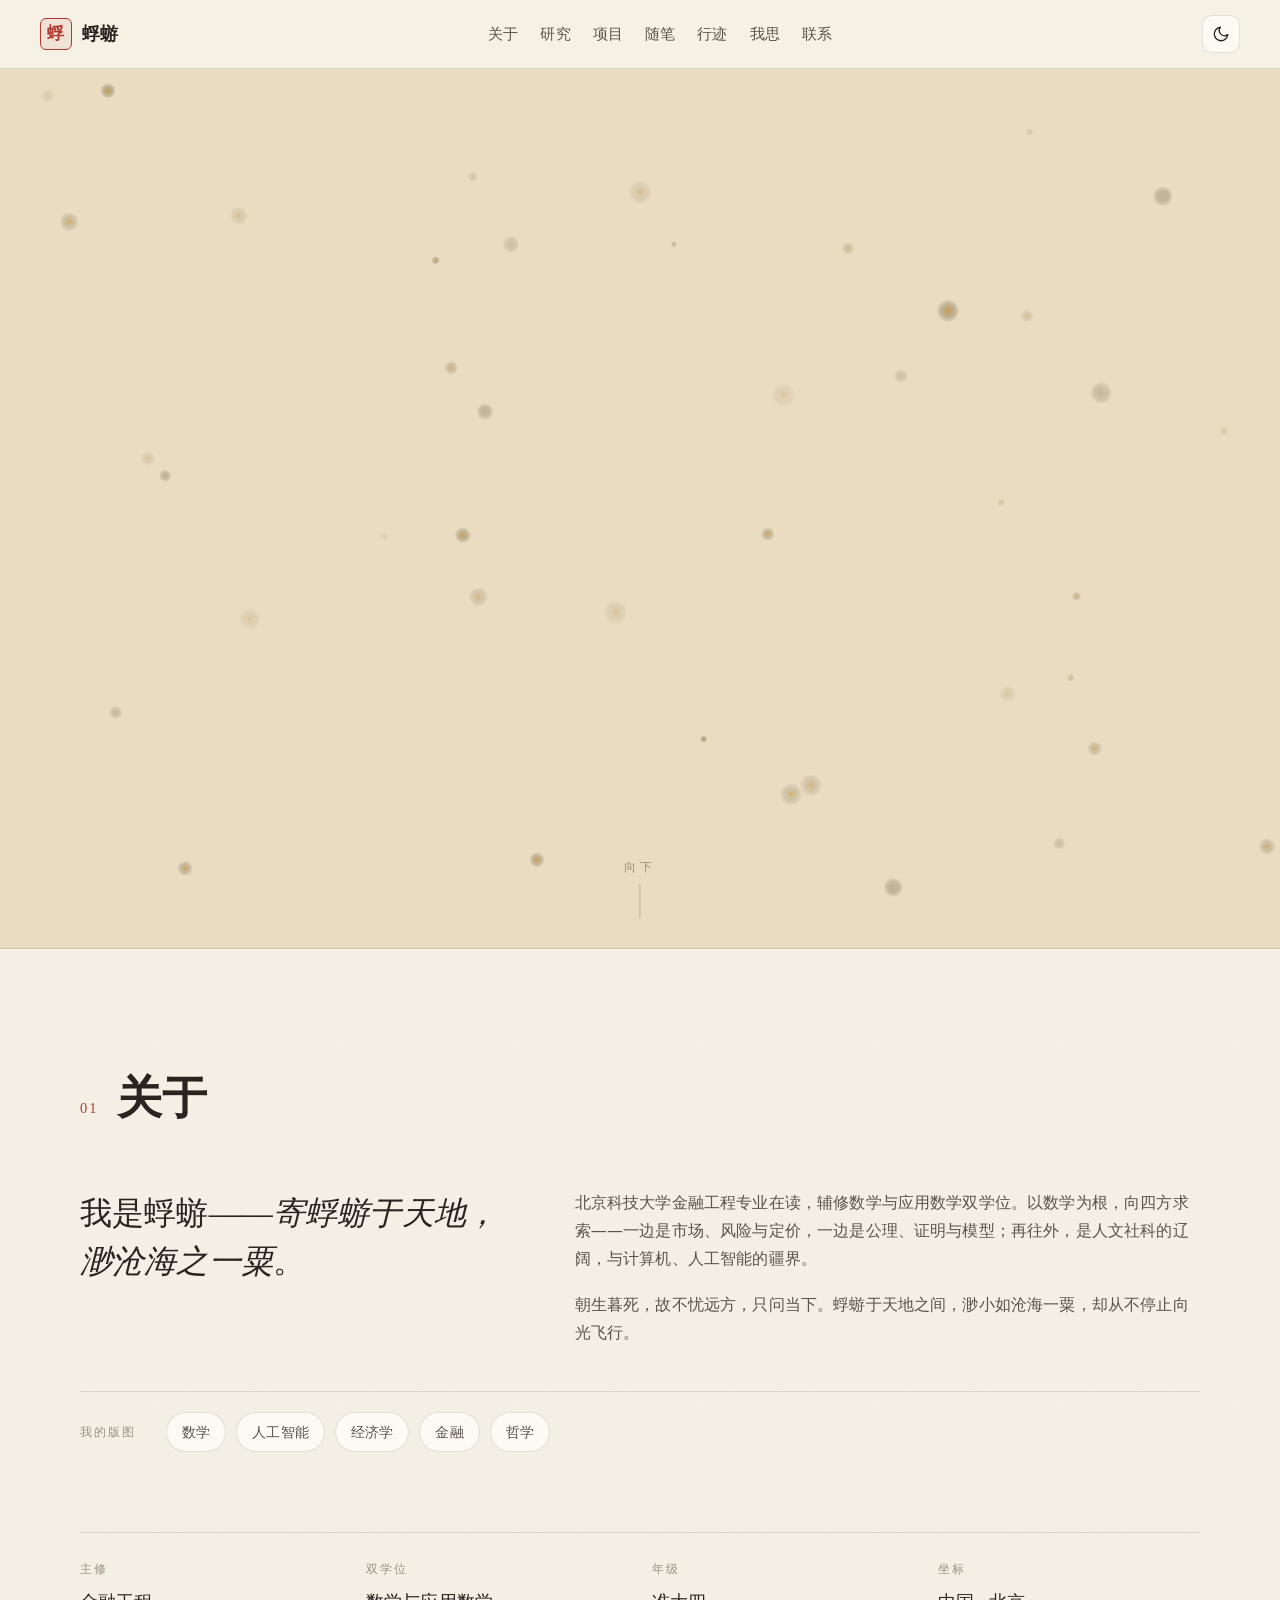
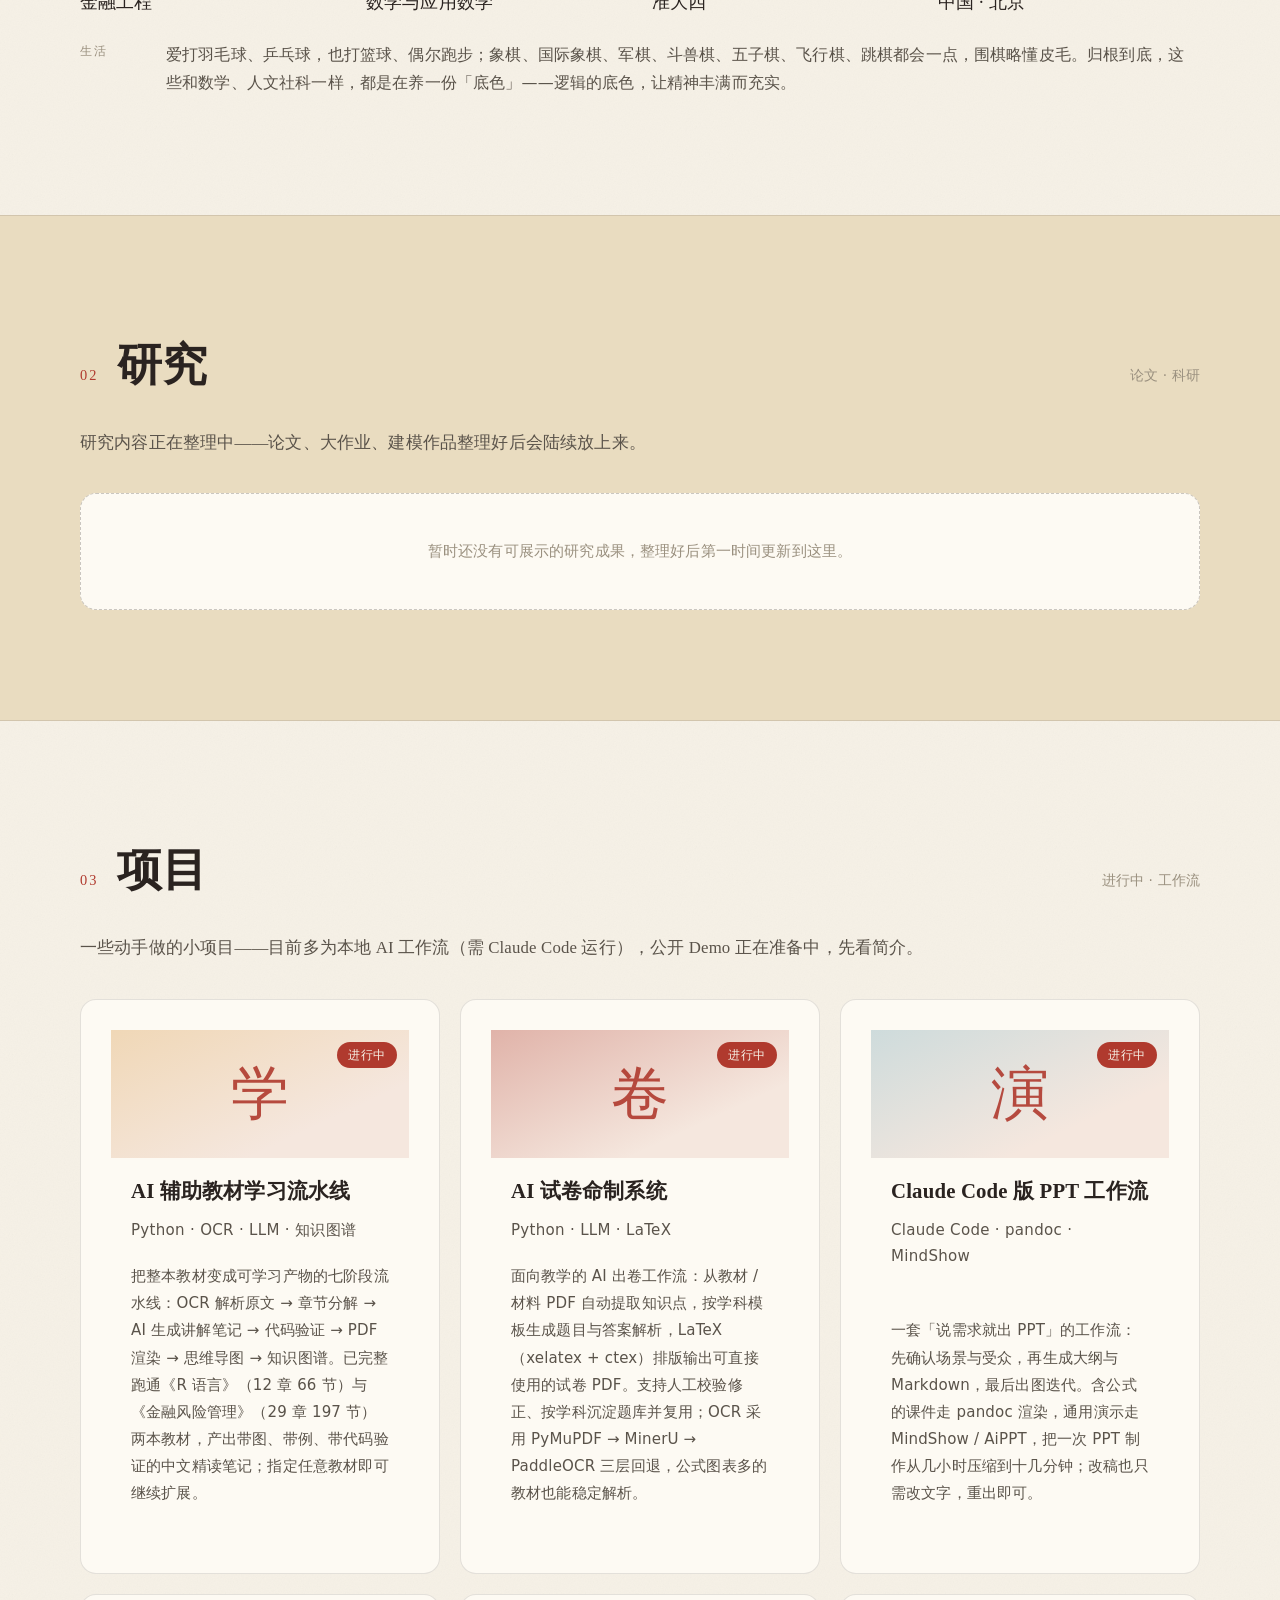
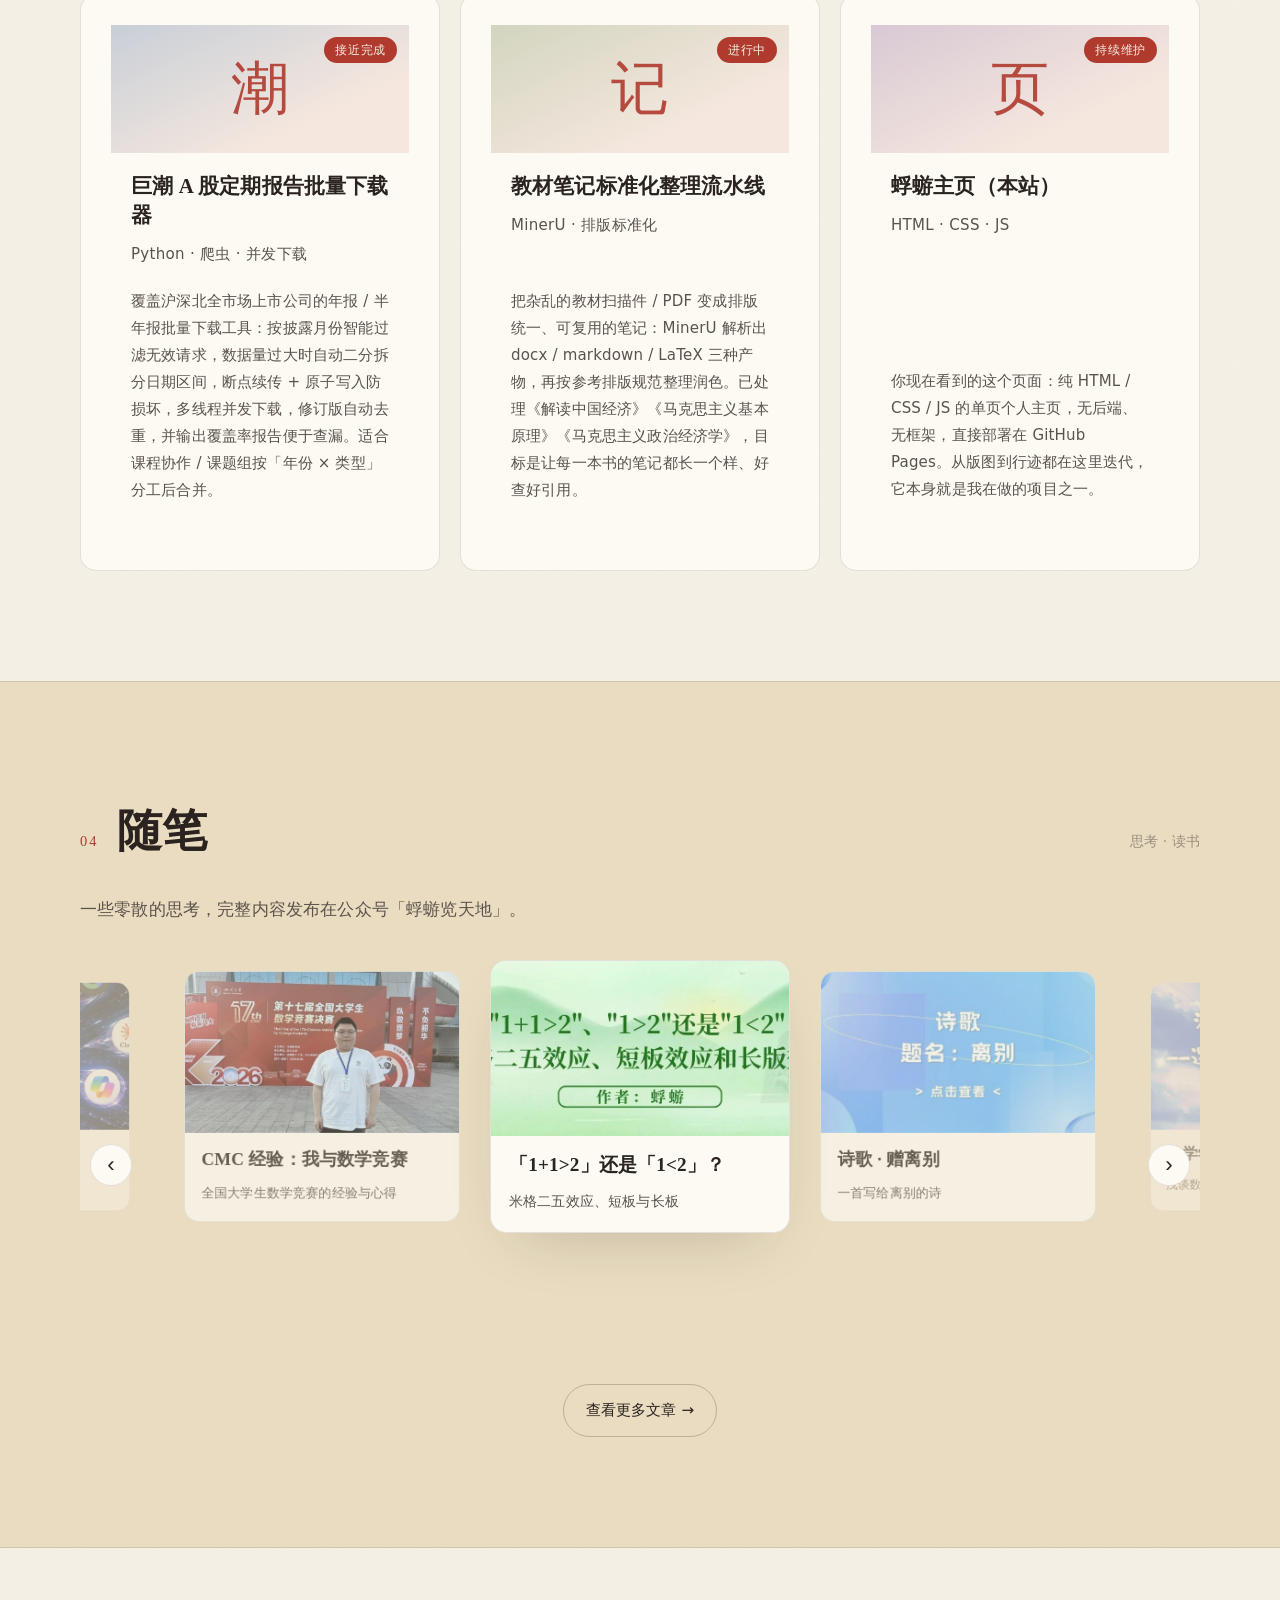
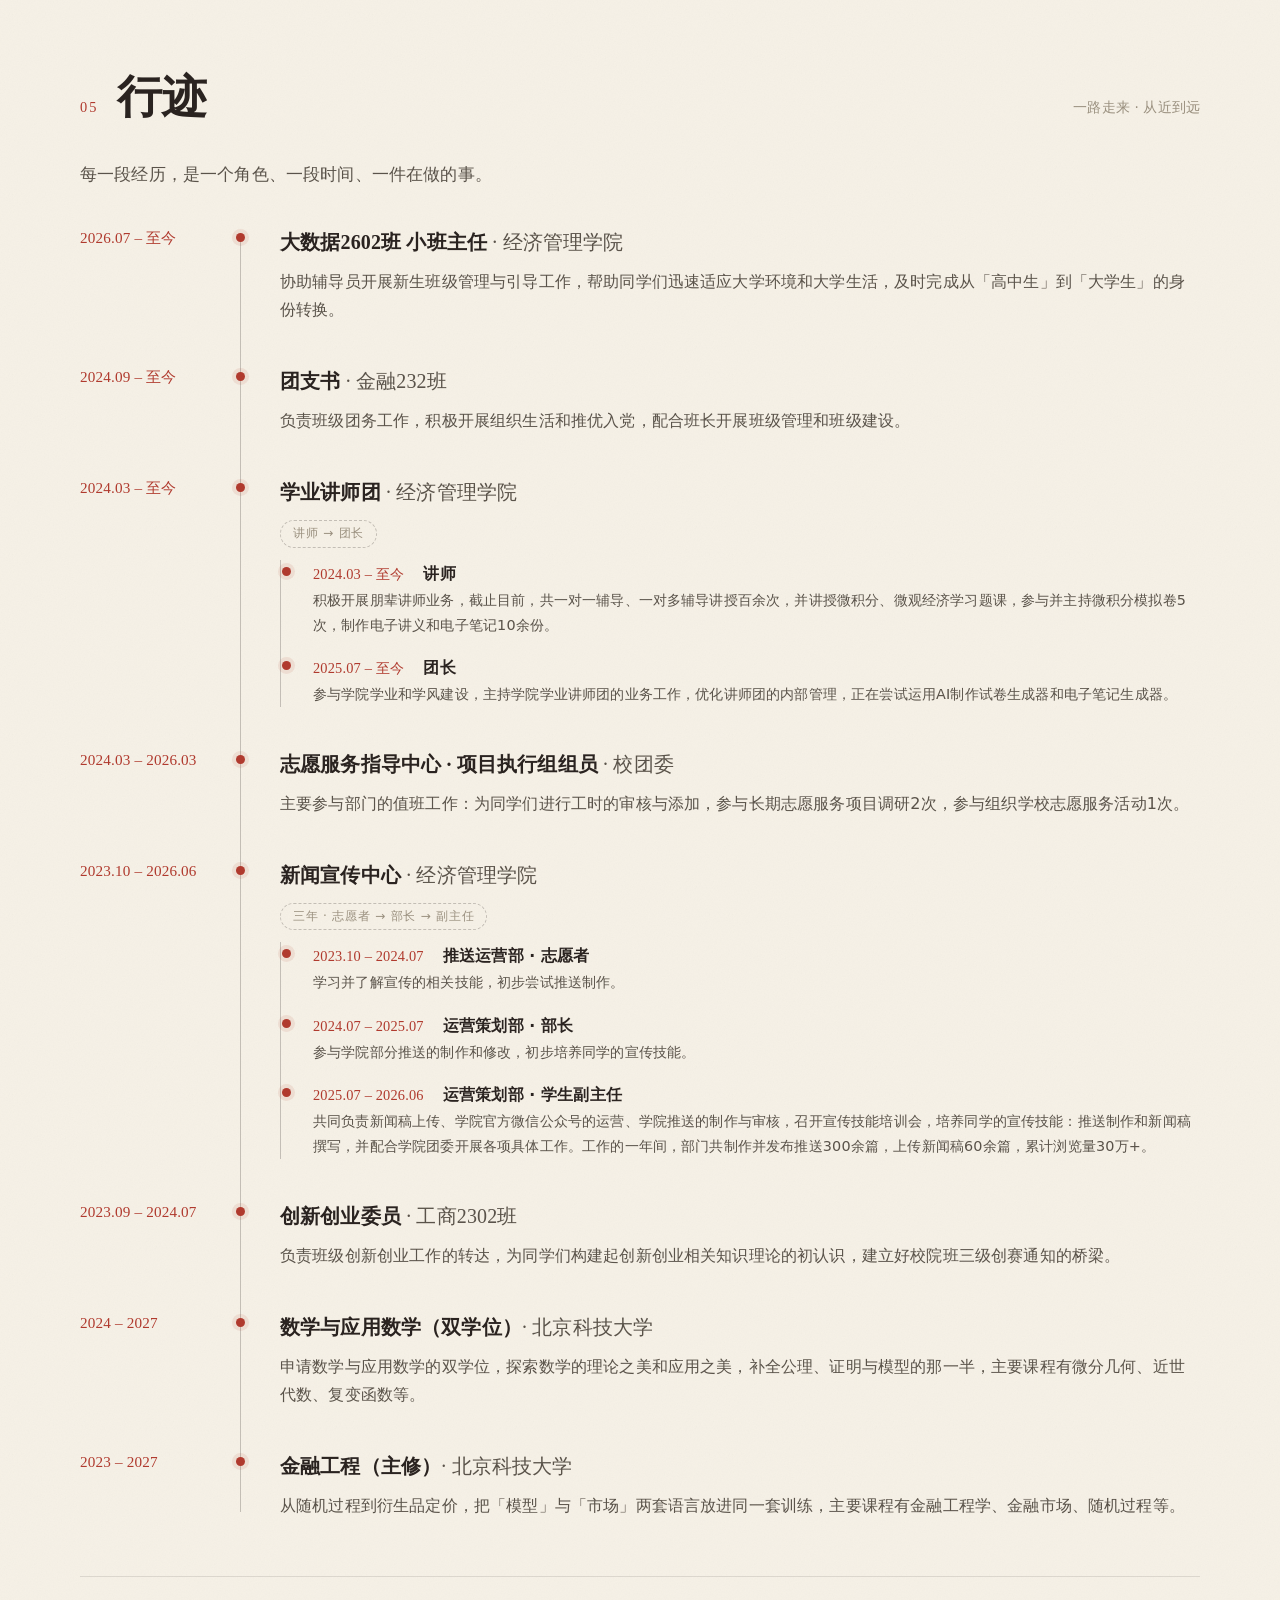
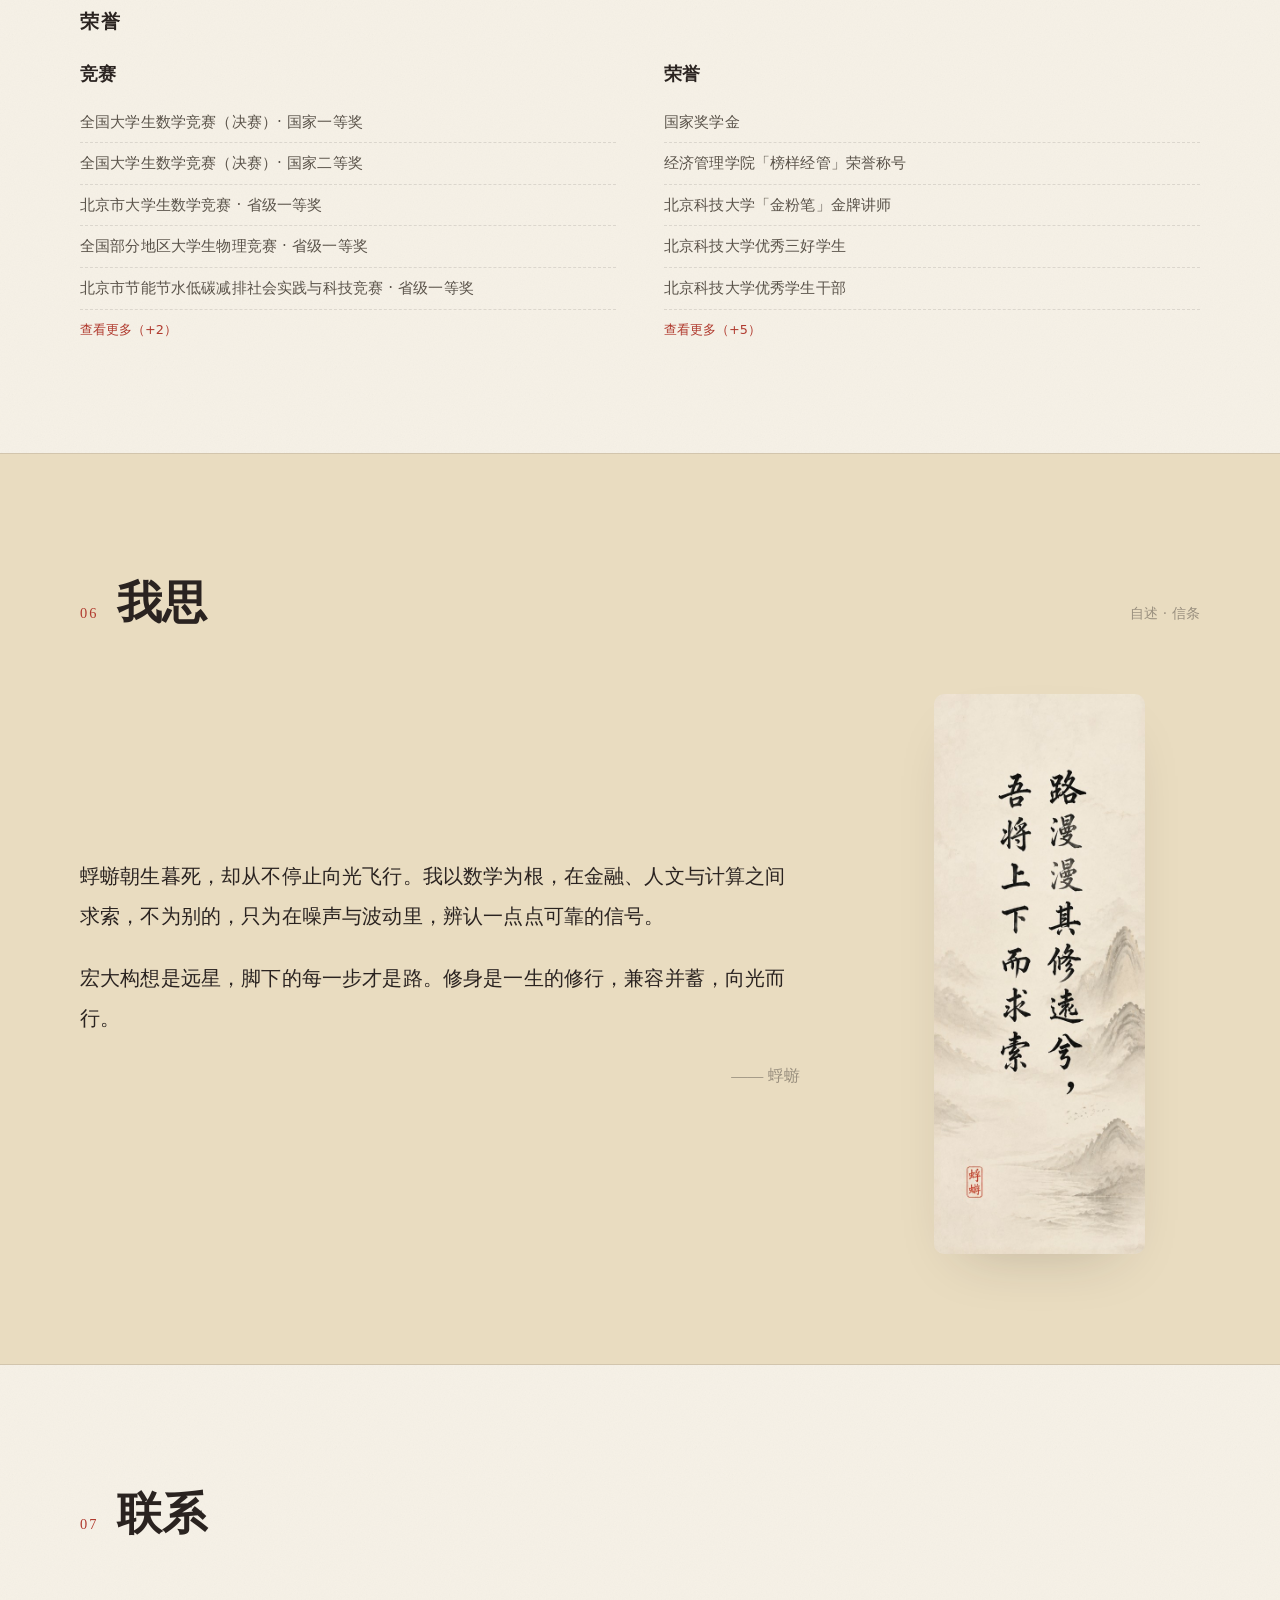
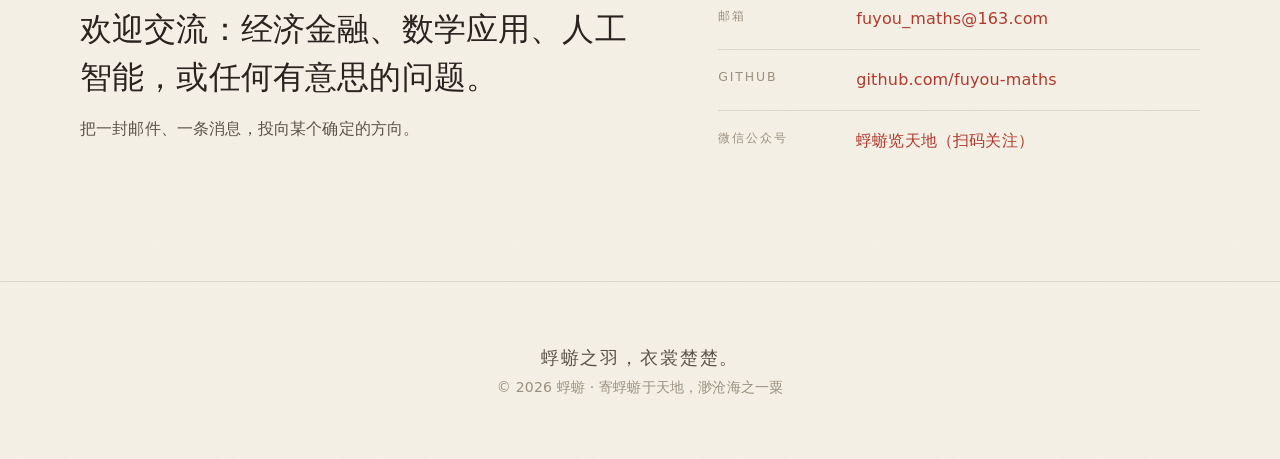
==== commit 1861b4be: "阶段4打磨：og 分享卡 + robots/sitemap/404" ====
--- a/index.html
+++ b/index.html
@@ -21,6 +21,14 @@
   <meta property="og:title" content="蜉蝣 · 个人主页">
   <meta property="og:description" content="寄蜉蝣于天地，渺沧海之一粟 · 以数学为根，观天地、察人事、问计算">
   <meta property="og:url" content="https://fuyou-maths.github.io/">
+  <meta property="og:image" content="https://fuyou-maths.github.io/images/og-cover.jpg">
+  <meta property="og:image:width" content="1200">
+  <meta property="og:image:height" content="630">
+  <meta property="og:image:alt" content="蜉蝣 · 个人主页">
+  <meta name="twitter:card" content="summary_large_image">
+  <meta name="twitter:title" content="蜉蝣 · 个人主页">
+  <meta name="twitter:description" content="寄蜉蝣于天地，渺沧海之一粟 · 以数学为根，观天地、察人事、问计算">
+  <meta name="twitter:image" content="https://fuyou-maths.github.io/images/og-cover.jpg">
   <link rel="stylesheet" href="style.css?v=6">
 </head>
 <body>
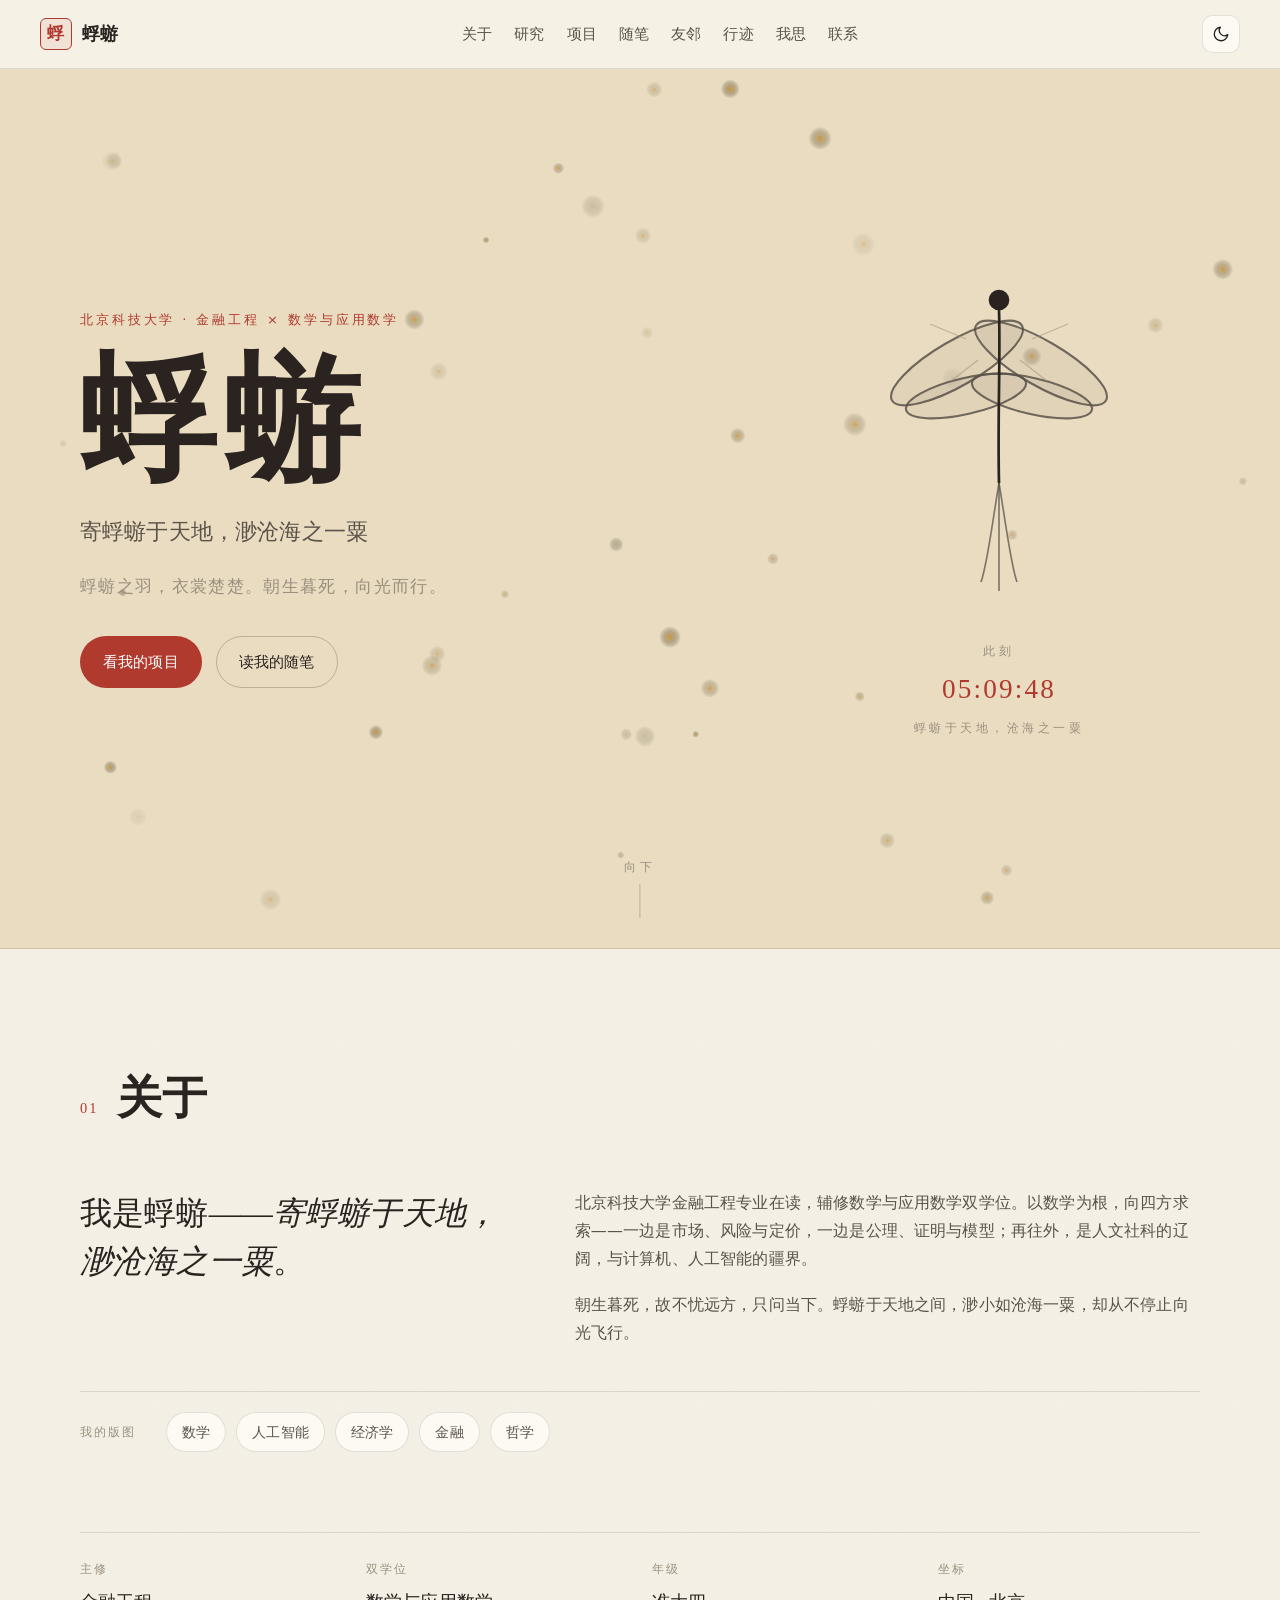
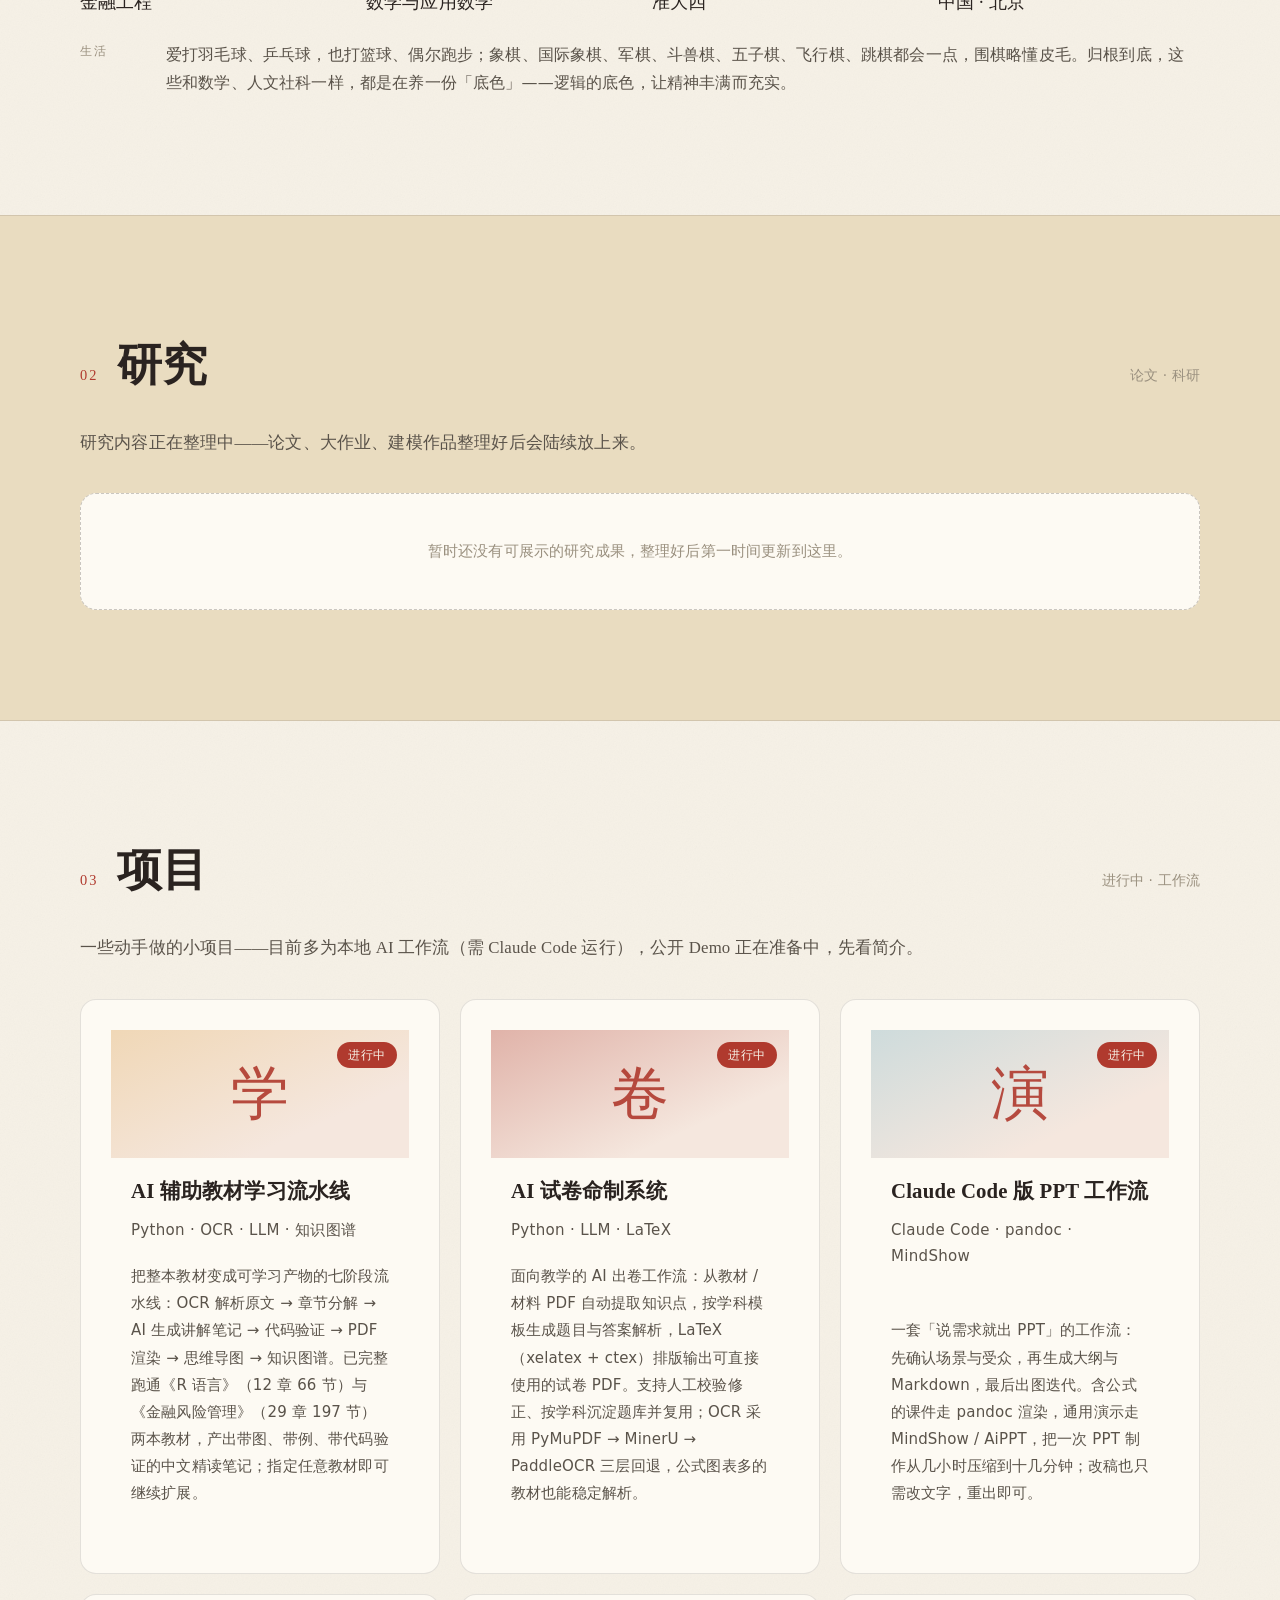
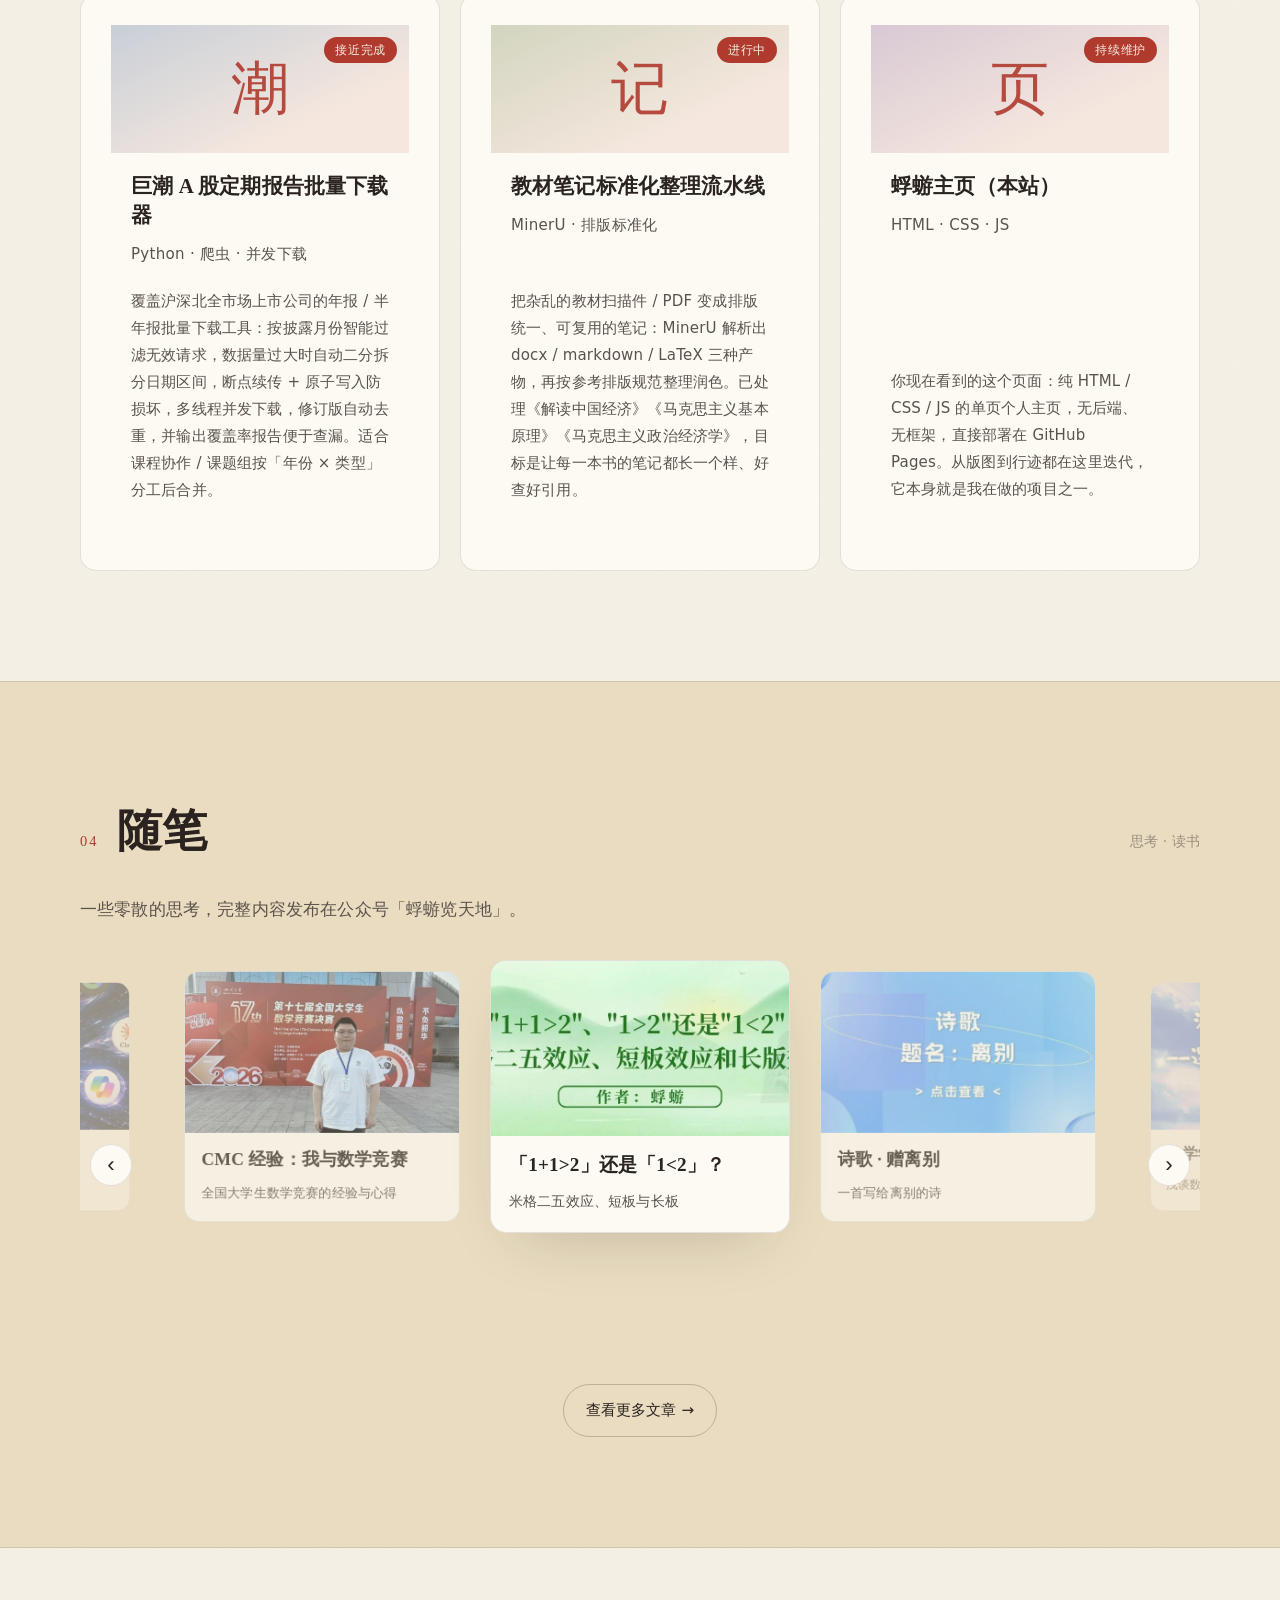
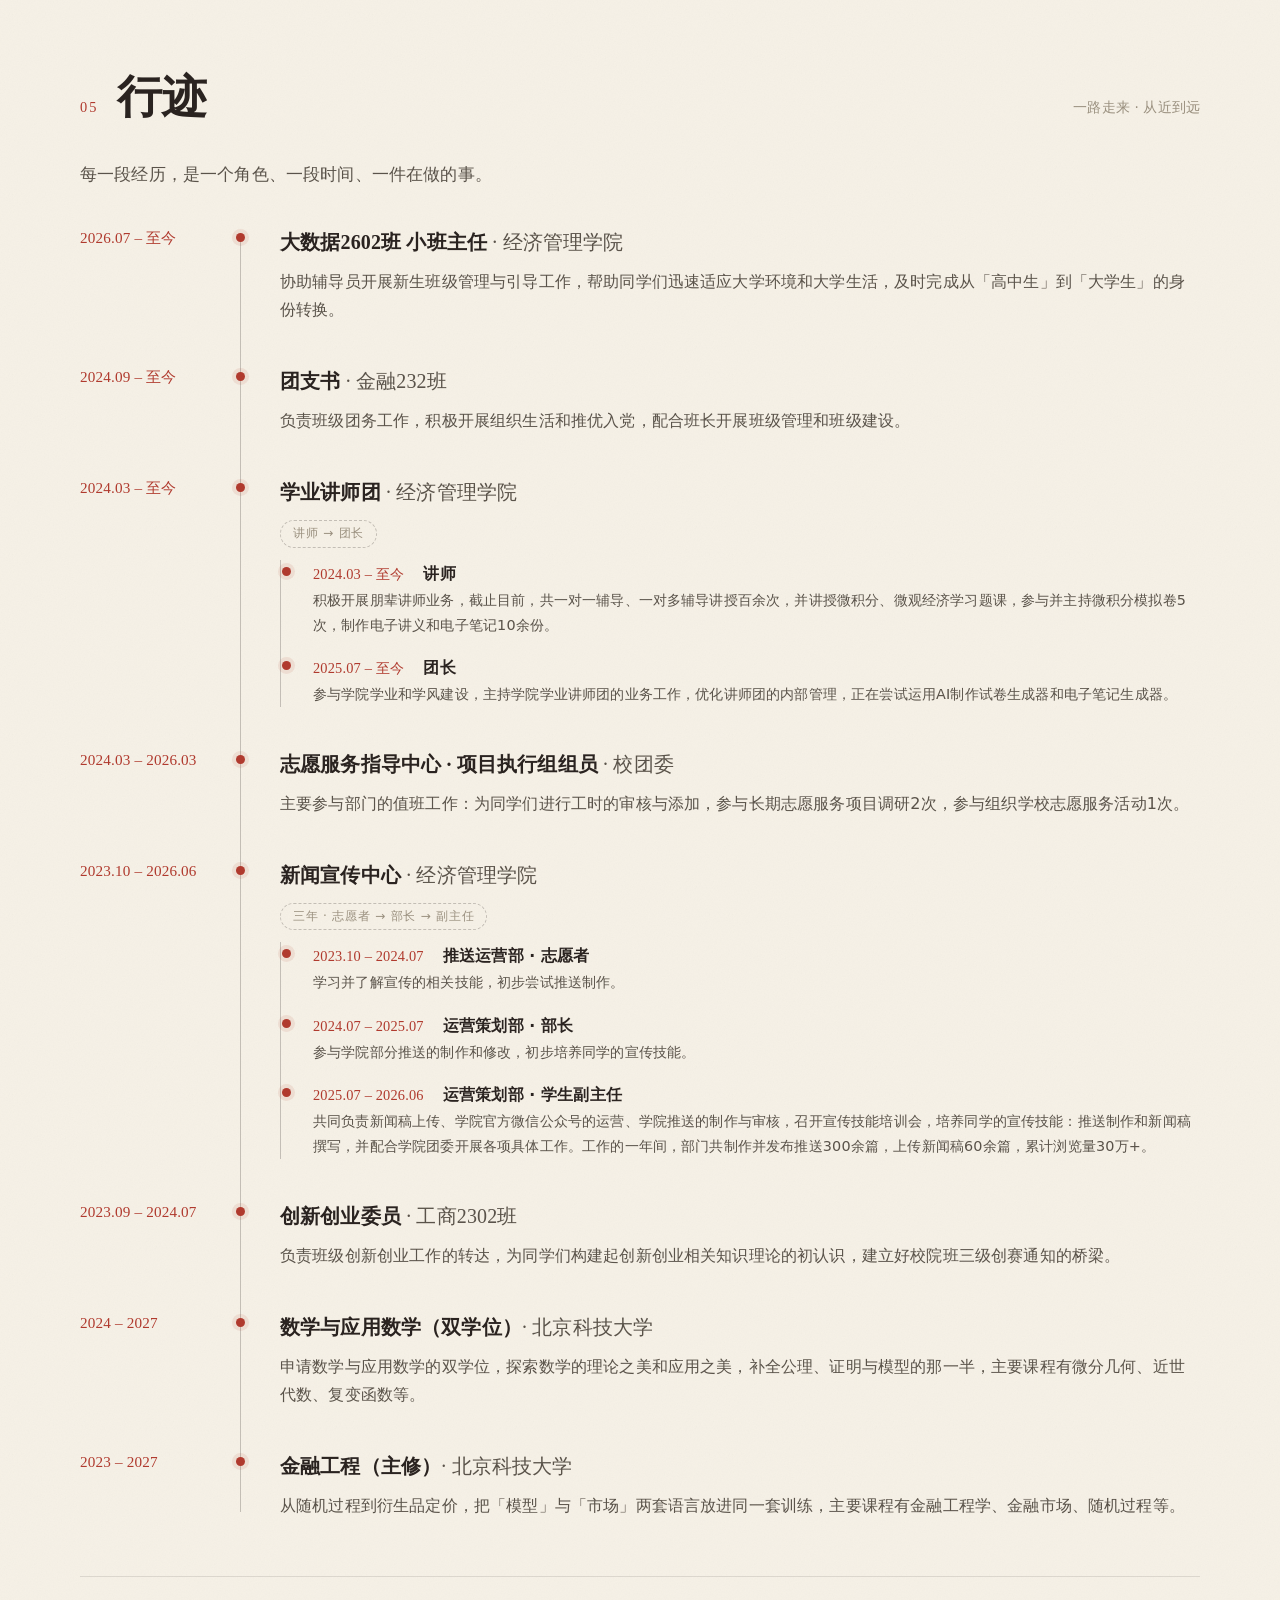
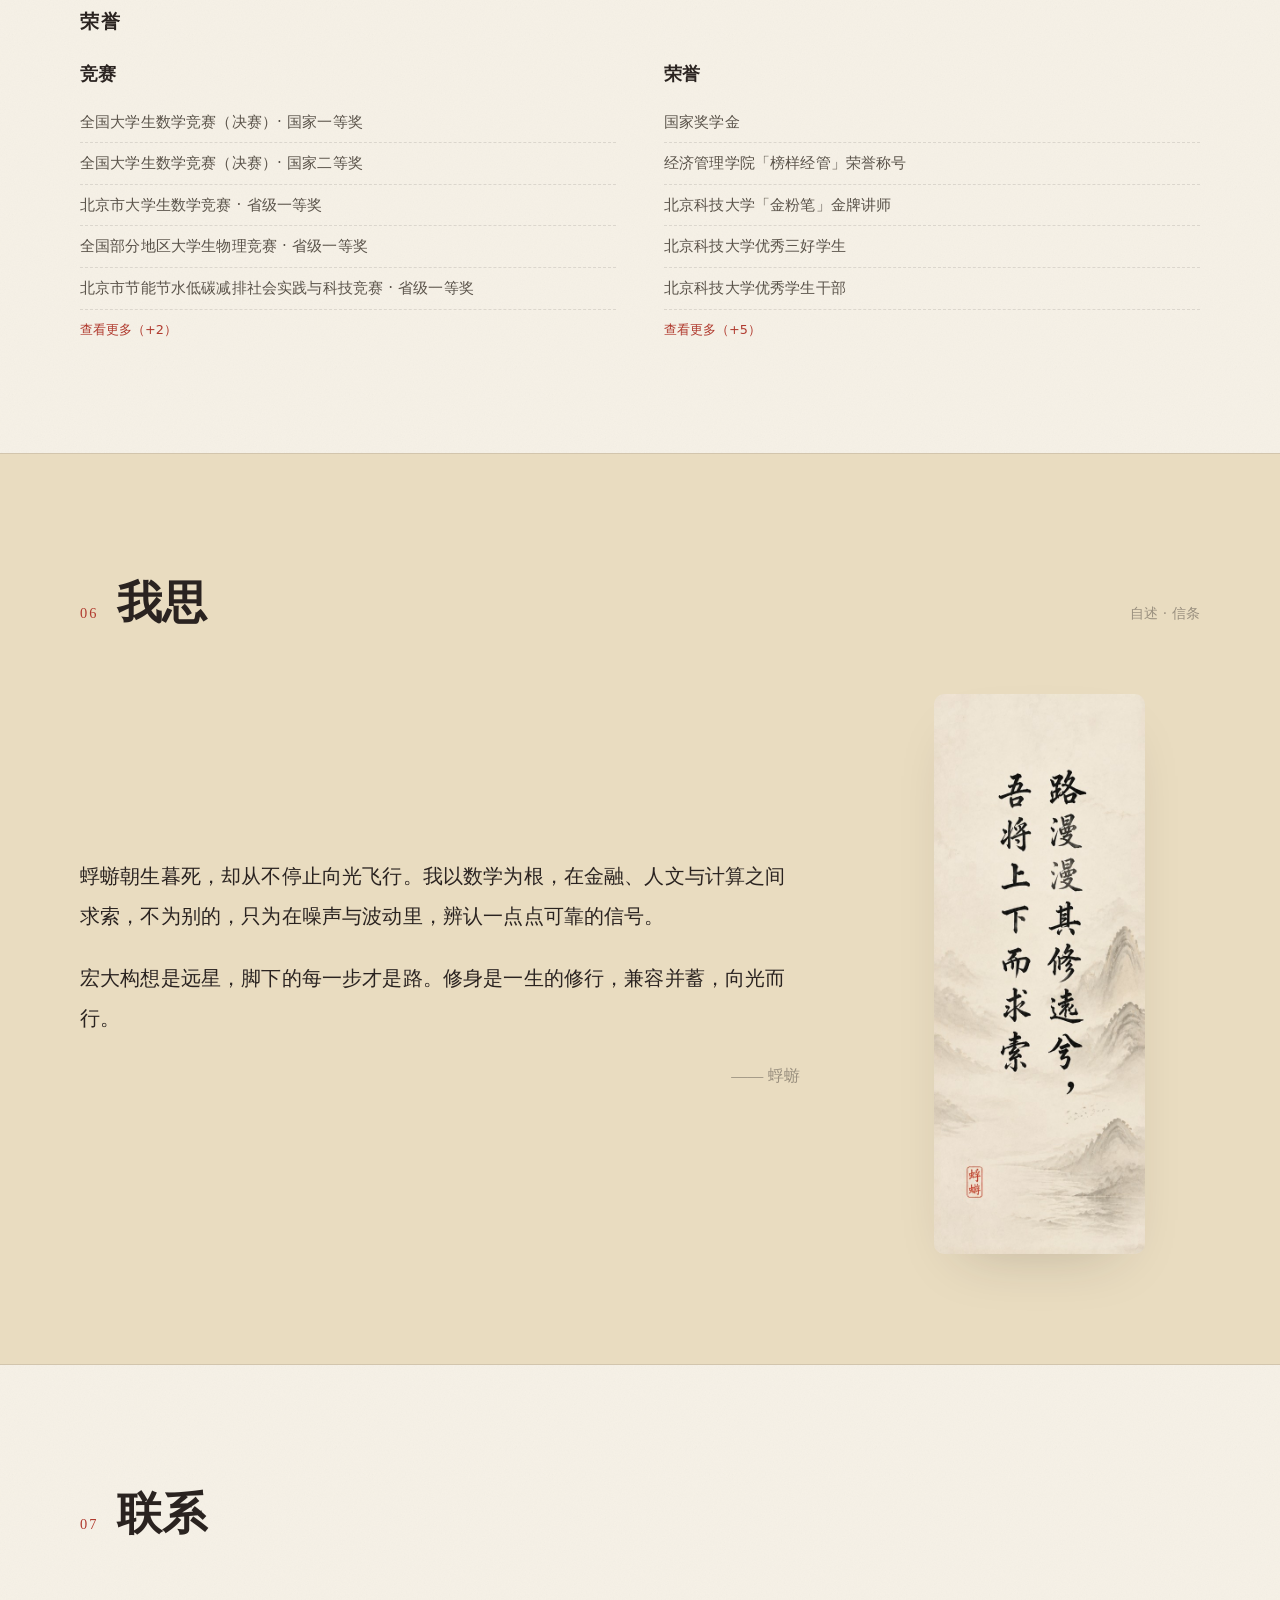
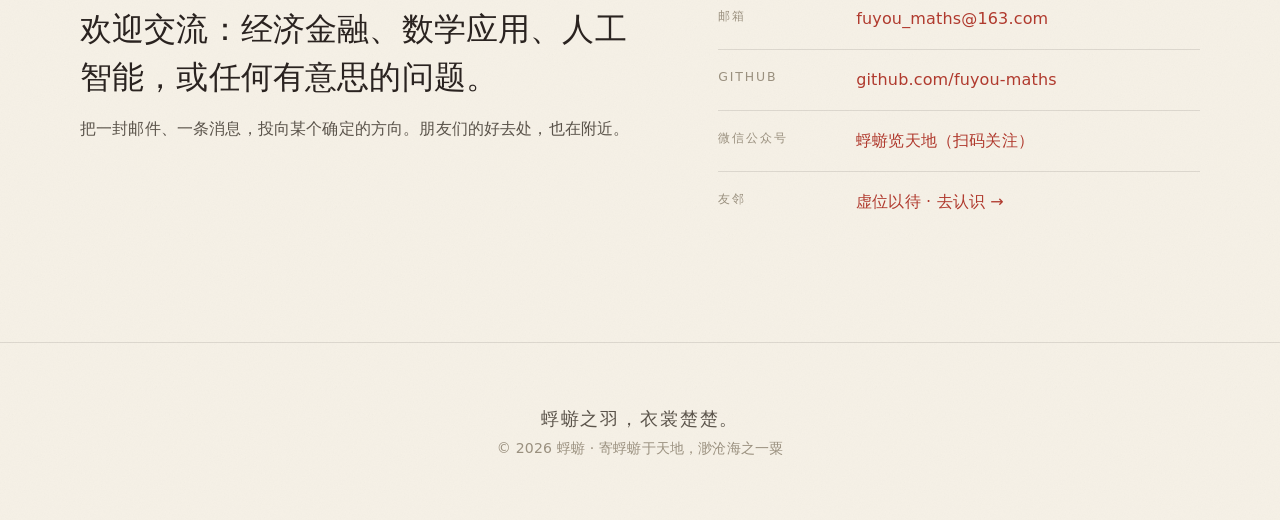
==== commit ec6c58b6: "新增友邻：friends.html 二级页 + 主页联系区入口 + 导航项" ====
--- a/index.html
+++ b/index.html
@@ -29,7 +29,7 @@
   <meta name="twitter:title" content="蜉蝣 · 个人主页">
   <meta name="twitter:description" content="寄蜉蝣于天地，渺沧海之一粟 · 以数学为根，观天地、察人事、问计算">
   <meta name="twitter:image" content="https://fuyou-maths.github.io/images/og-cover.jpg">
-  <link rel="stylesheet" href="style.css?v=6">
+  <link rel="stylesheet" href="style.css?v=7">
 </head>
 <body>
   <a class="skip-link" href="#main">跳到正文</a>
@@ -46,6 +46,7 @@
         <a href="#research">研究</a>
         <a href="#projects">项目</a>
         <a href="#essays">随笔</a>
+        <a href="friends.html">友邻</a>
         <a href="#journey">行迹</a>
         <a href="#thoughts">我思</a>
         <a href="#contact">联系</a>
@@ -501,12 +502,13 @@
         <div class="contact-grid">
           <div class="contact-copy reveal">
             <p class="contact-lead">欢迎交流：经济金融、数学应用、人工智能，或任何有意思的问题。</p>
-            <p class="contact-sub">把一封邮件、一条消息，投向某个确定的方向。</p>
+            <p class="contact-sub">把一封邮件、一条消息，投向某个确定的方向。朋友们的好去处，也在附近。</p>
           </div>
           <ul class="contact-list reveal">
             <li><span>邮箱</span><a href="mailto:fuyou_maths@163.com">fuyou_maths@163.com</a></li>
             <li><span>GitHub</span><a href="https://github.com/fuyou-maths" target="_blank" rel="noreferrer">github.com/fuyou-maths</a></li>
             <li><span>微信公众号</span><a href="essays.html#follow">蜉蝣览天地（扫码关注）</a></li>
+            <li><span>友邻</span><a href="friends.html">虚位以待 · 去认识 →</a></li>
             <!-- 微信号（暂缓上线：确定要公开后取消注释并填入）
             <li><span>微信</span><span class="muted">待补充</span></li>
             -->
--- a/style.css
+++ b/style.css
@@ -966,6 +966,42 @@
 .follow-name { margin: 0 0 10px; font-family: var(--serif); font-size: 1.5rem; }
 .follow-copy p { margin: 0 0 8px; color: var(--ink-soft); }
 
+/* ---------- friends.html 友邻页 ---------- */
+.friend-grid { display: grid; grid-template-columns: repeat(3, 1fr); gap: 18px; }
+.friend-card {
+  display: flex; flex-direction: column; gap: 8px;
+  border: 1px solid var(--line);
+  border-radius: 16px;
+  background: var(--bg-elev);
+  padding: 22px 22px 20px;
+  text-decoration: none;
+  transition: transform 0.25s ease, border-color 0.25s ease, box-shadow 0.25s ease;
+}
+.friend-card:hover { transform: translateY(-4px); border-color: var(--accent); box-shadow: var(--shadow); }
+.friend-name { font-family: var(--serif); font-size: 1.15rem; line-height: 1.4; color: var(--ink); }
+.friend-desc { color: var(--ink-soft); font-size: 0.9rem; flex: 1; }
+.friend-host { font-size: 0.78rem; color: var(--ink-faint); letter-spacing: 0.05em; word-break: break-all; }
+.friend-empty {
+  max-width: 560px; margin: 0 auto; padding: 60px 28px;
+  border: 1px dashed var(--line-strong); border-radius: 16px;
+  text-align: center;
+}
+.friend-empty-mark {
+  display: inline-block; width: 52px; height: 52px; line-height: 52px;
+  border: 1px solid var(--line-strong); border-radius: 50%;
+  font-family: var(--serif); font-size: 1.4rem; color: var(--ink-faint);
+  margin-bottom: 18px;
+}
+.friend-empty h3 { font-family: var(--serif); font-size: 1.4rem; margin: 0 0 12px; }
+.friend-empty p { color: var(--ink-soft); margin: 0 0 24px; }
+.apply-copy { max-width: 480px; }
+.apply-copy h3 { font-family: var(--serif); font-size: 1.5rem; margin: 0 0 12px; }
+.apply-copy p { margin: 0 0 10px; color: var(--ink-soft); }
+.apply-copy .host { font-size: 0.85rem; color: var(--ink-faint); word-break: break-all; }
+@media (max-width: 860px) {
+  .friend-grid { grid-template-columns: 1fr; }
+}
+
 /* 响应式：轮播 + 二级页 */
 @media (max-width: 860px) {
   .carousel { height: 460px; }
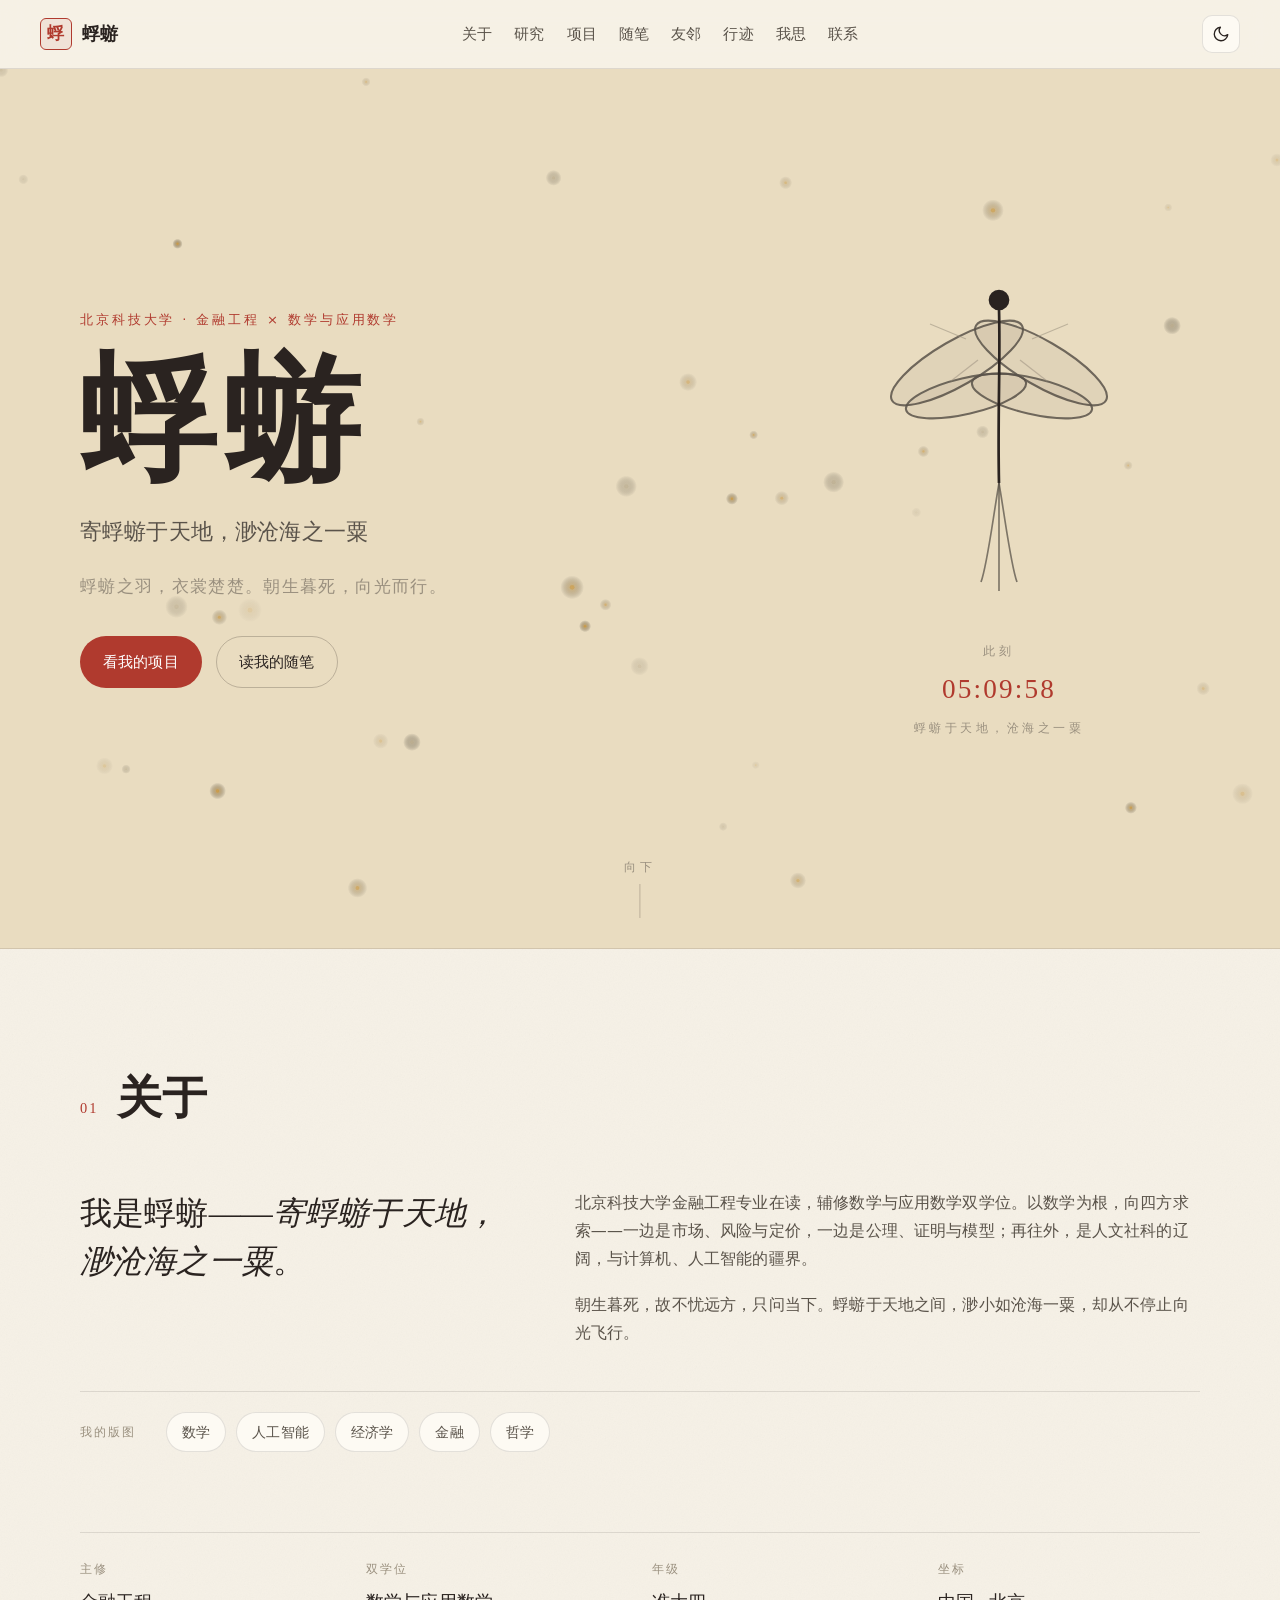
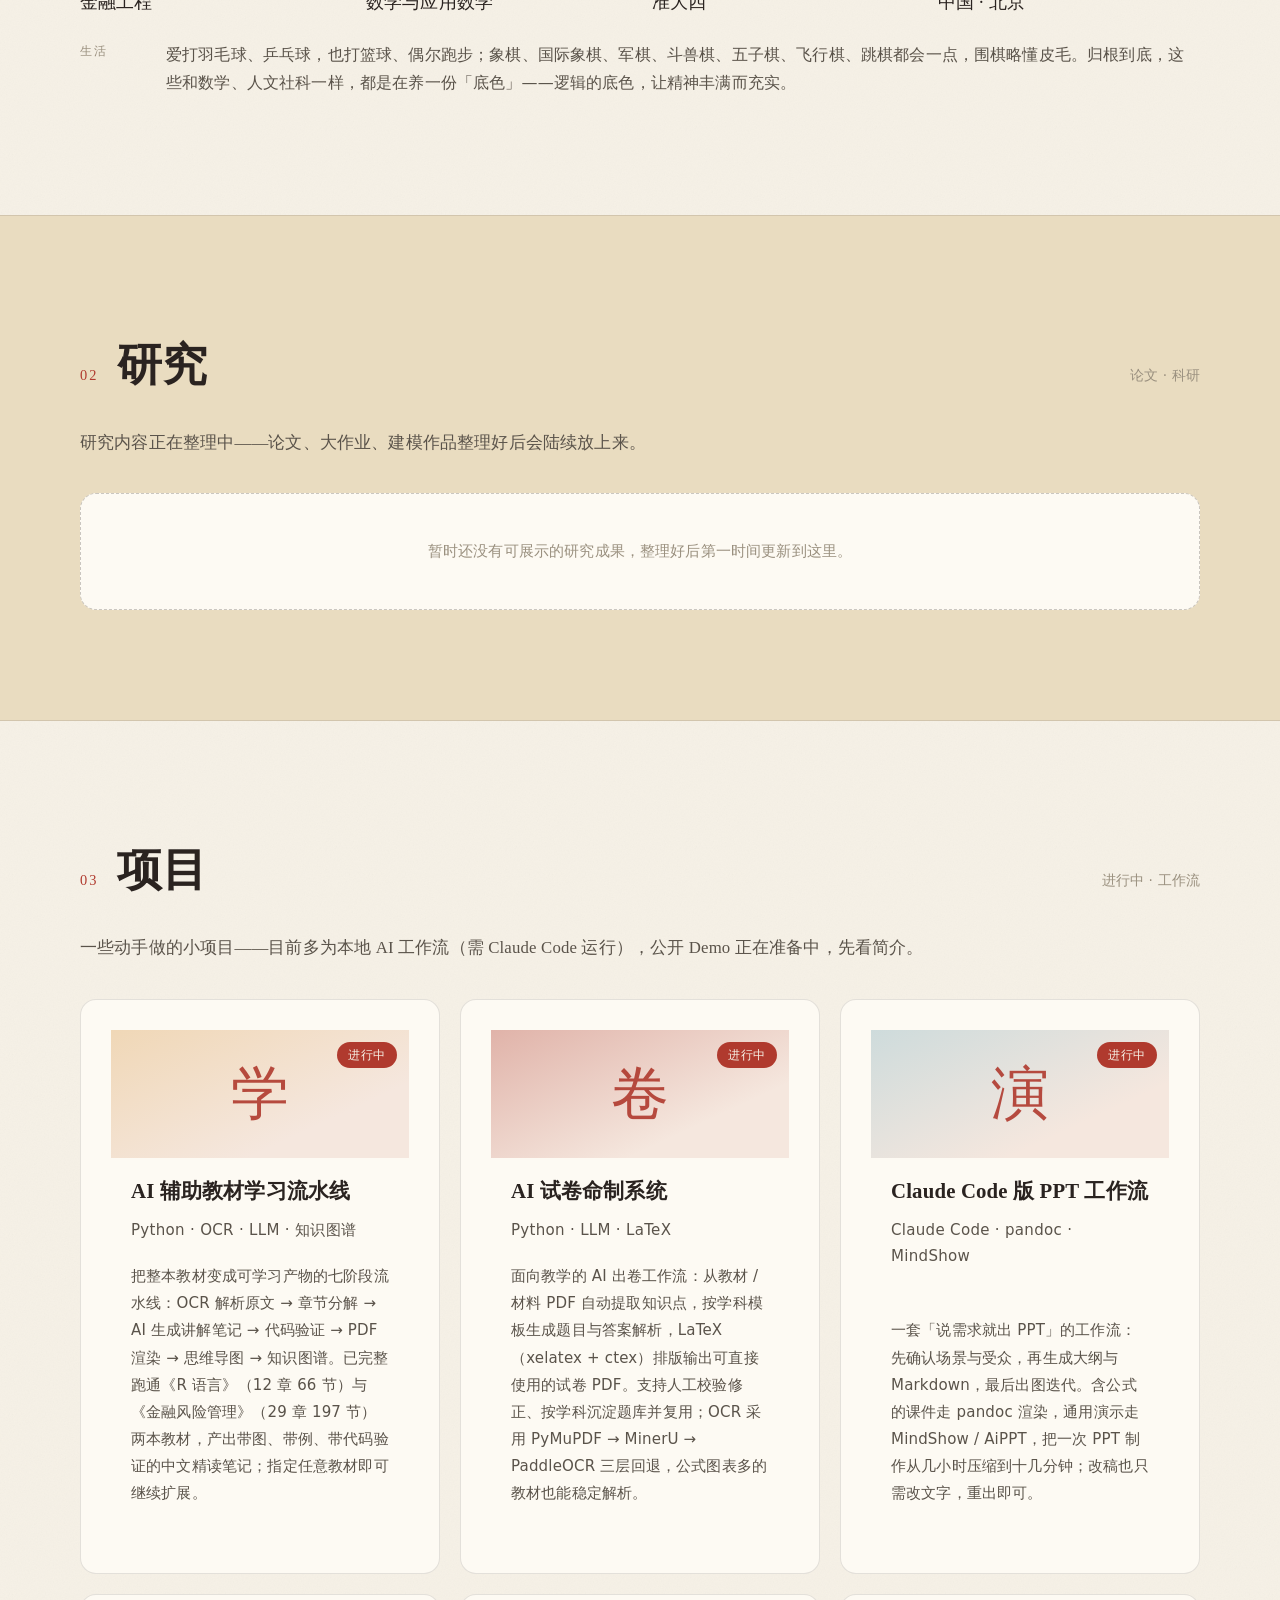
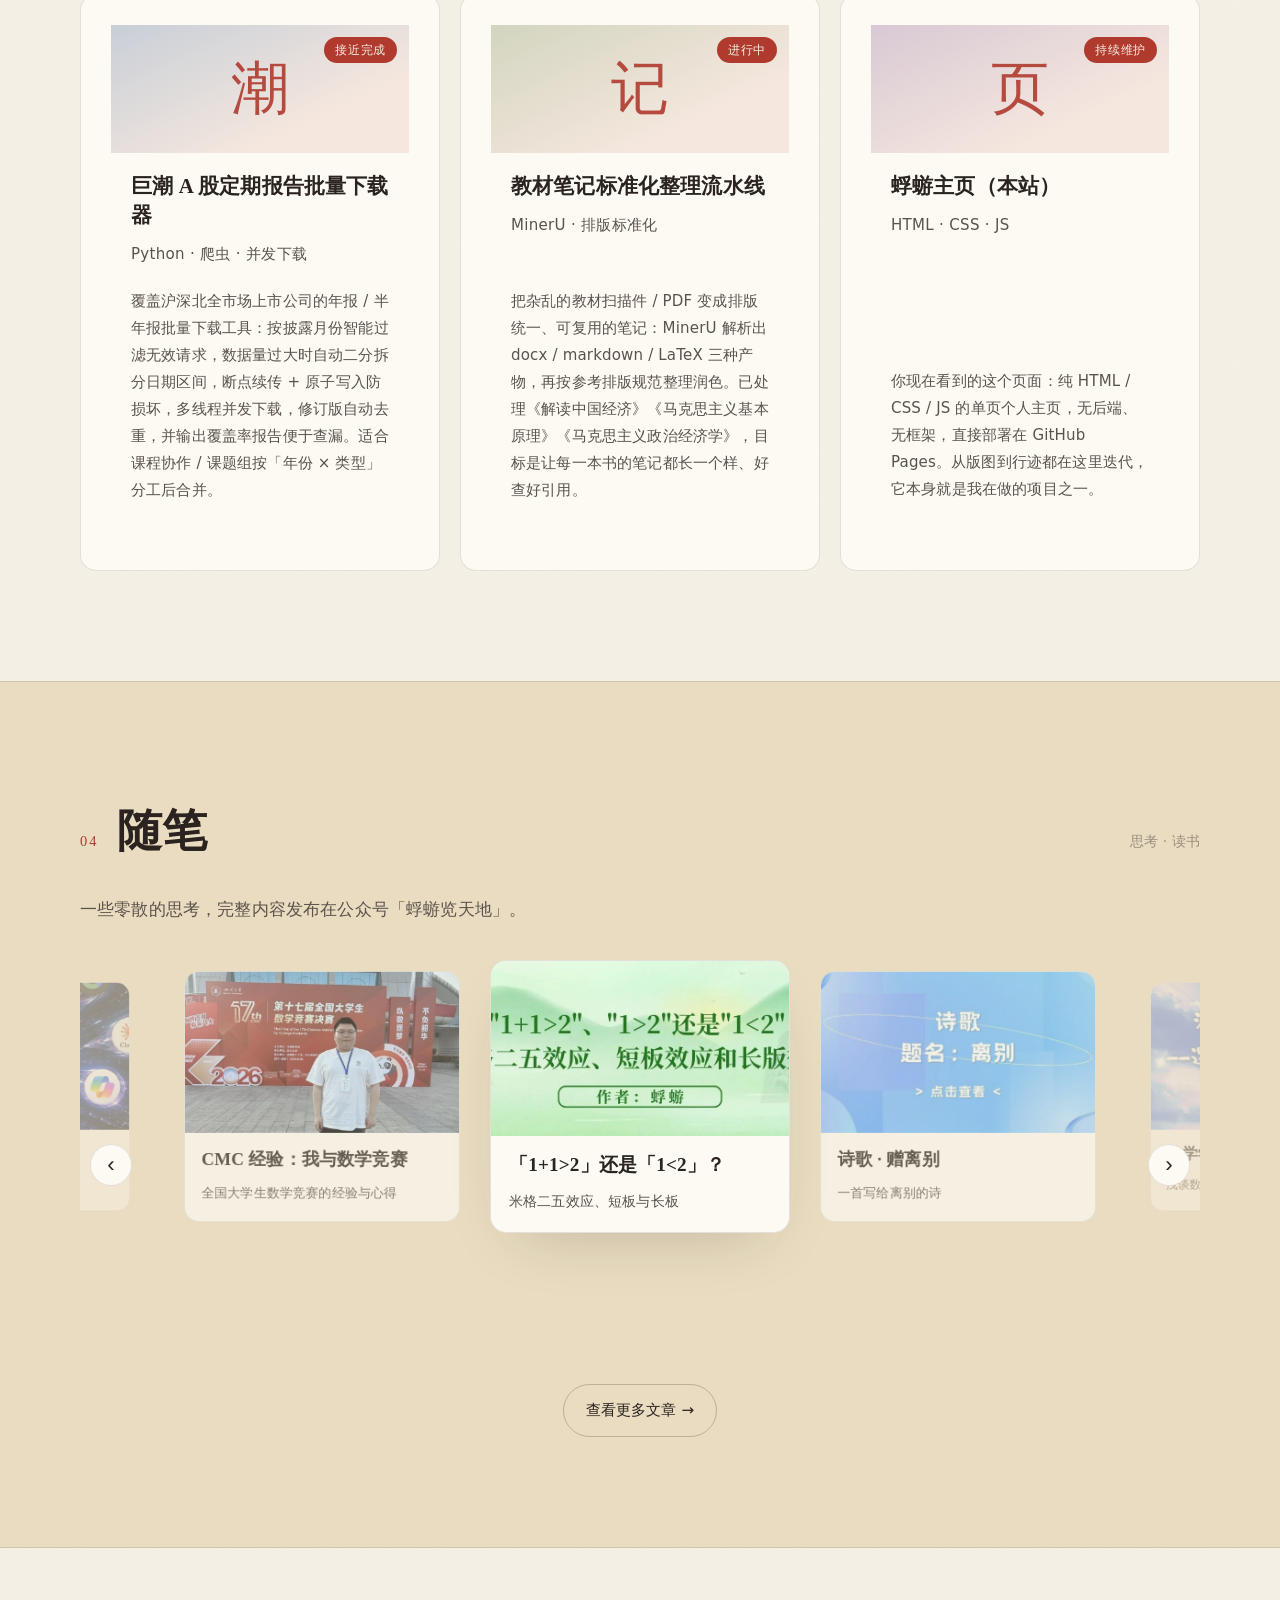
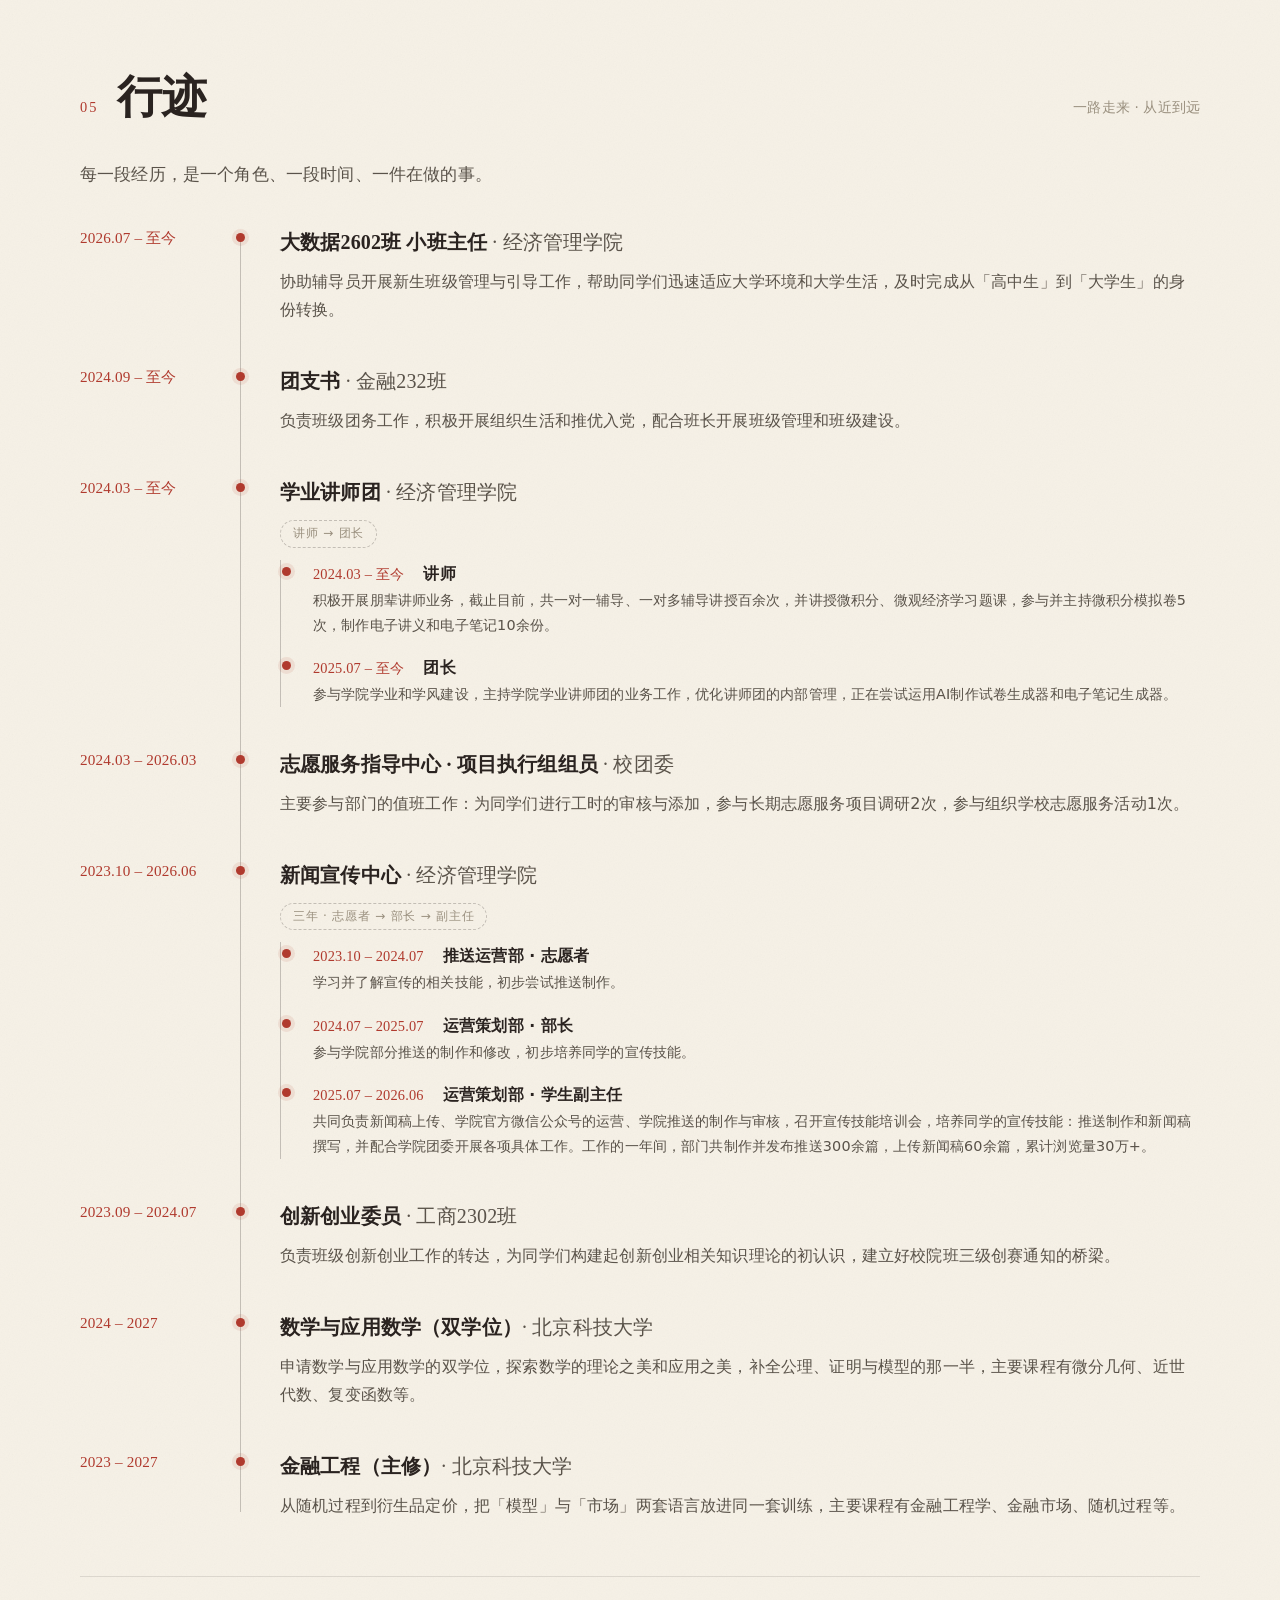
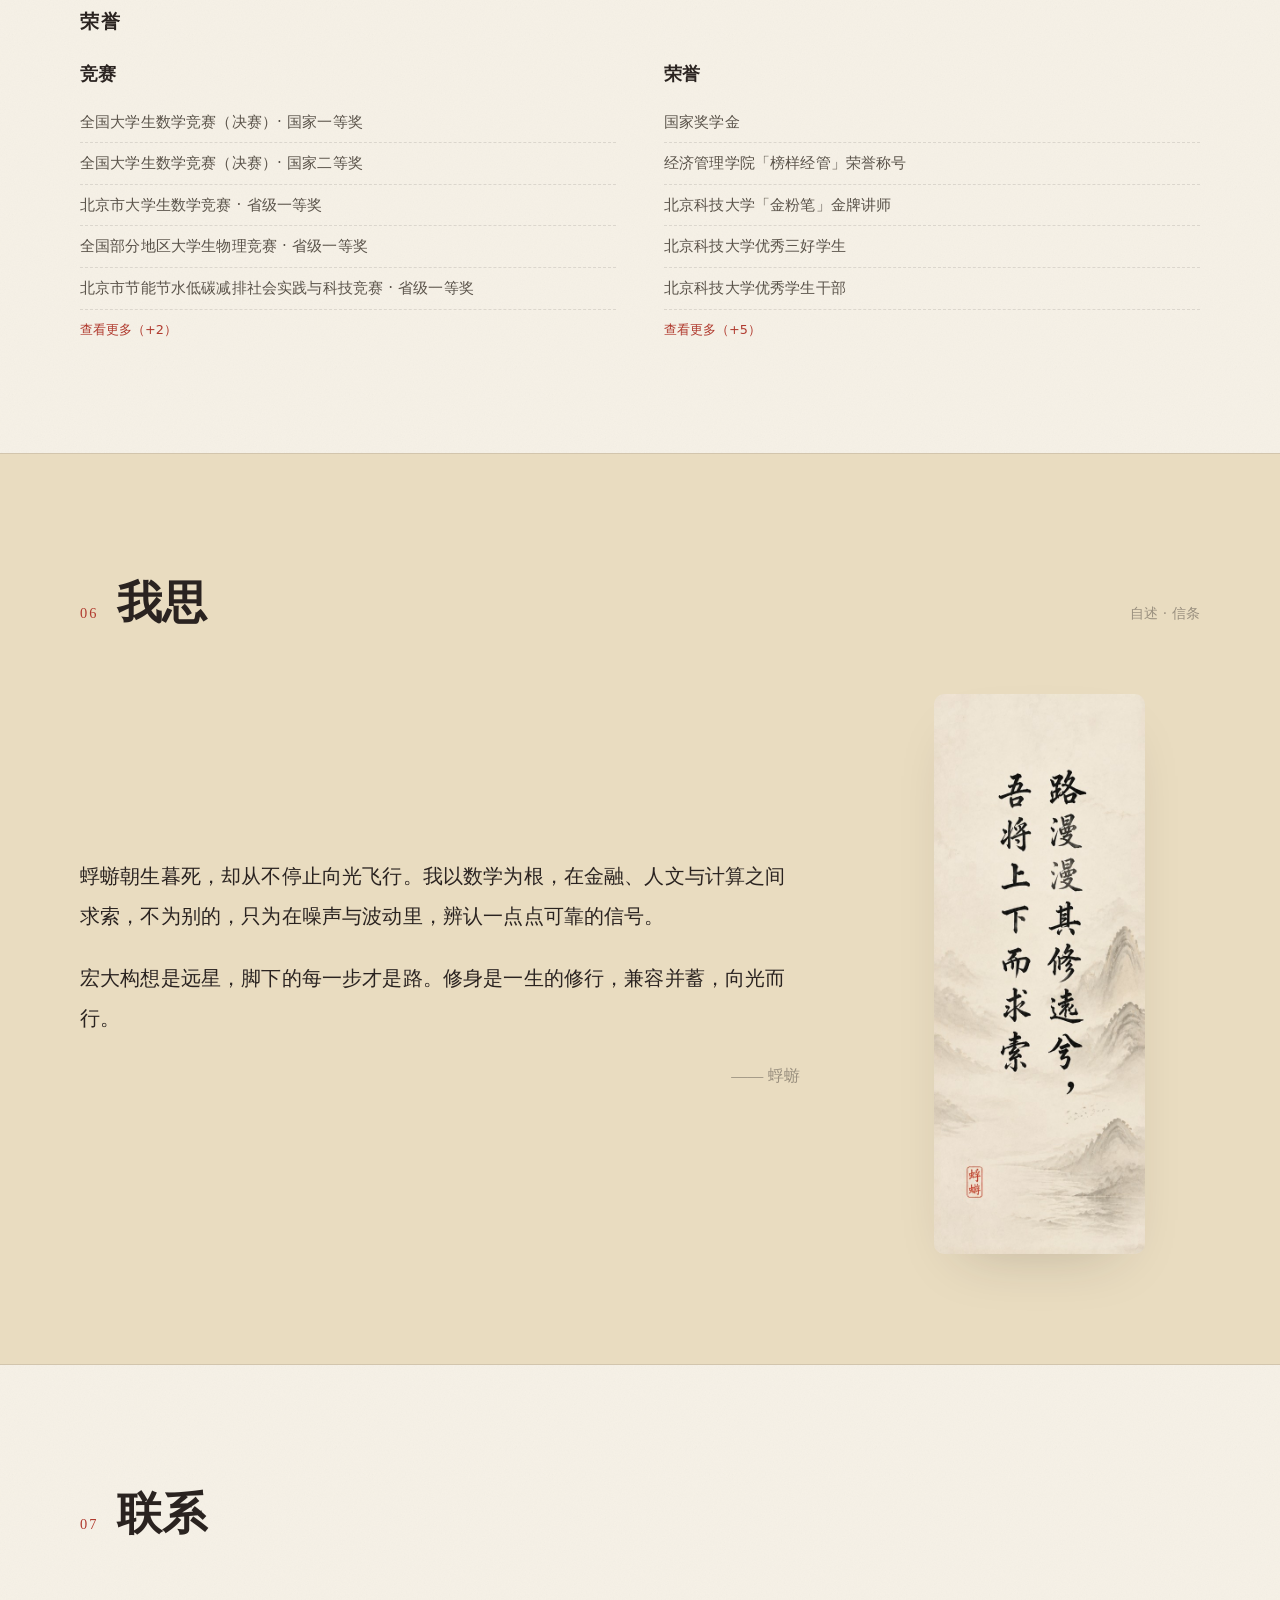
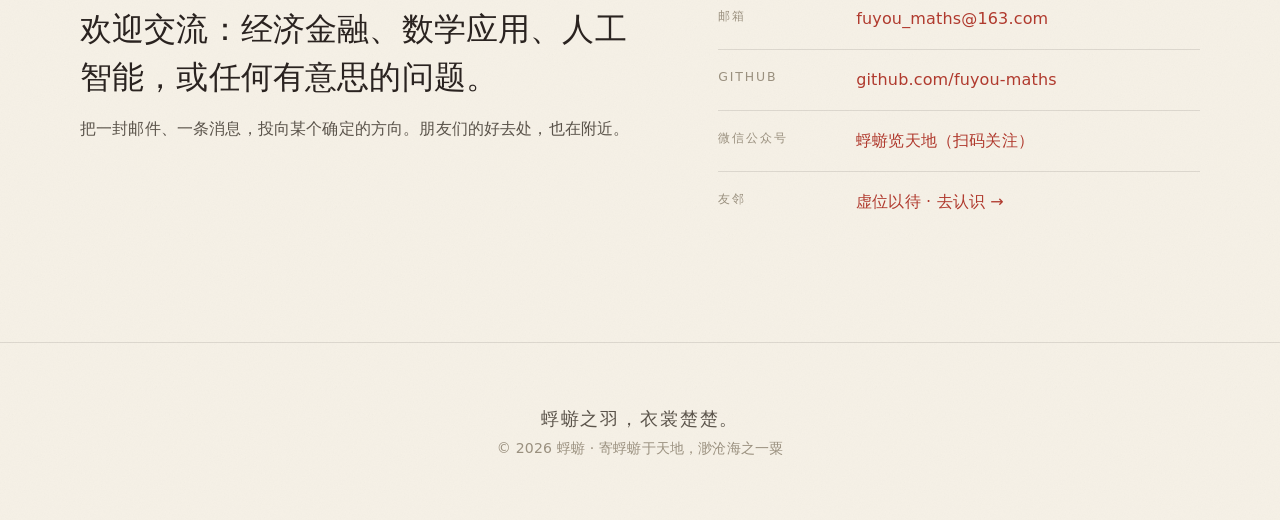
==== commit 636072a3: "导航统一：随笔、友邻均直达二级页" ====
--- a/index.html
+++ b/index.html
@@ -45,7 +45,7 @@
         <a href="#about">关于</a>
         <a href="#research">研究</a>
         <a href="#projects">项目</a>
-        <a href="#essays">随笔</a>
+        <a href="essays.html">随笔</a>
         <a href="friends.html">友邻</a>
         <a href="#journey">行迹</a>
         <a href="#thoughts">我思</a>
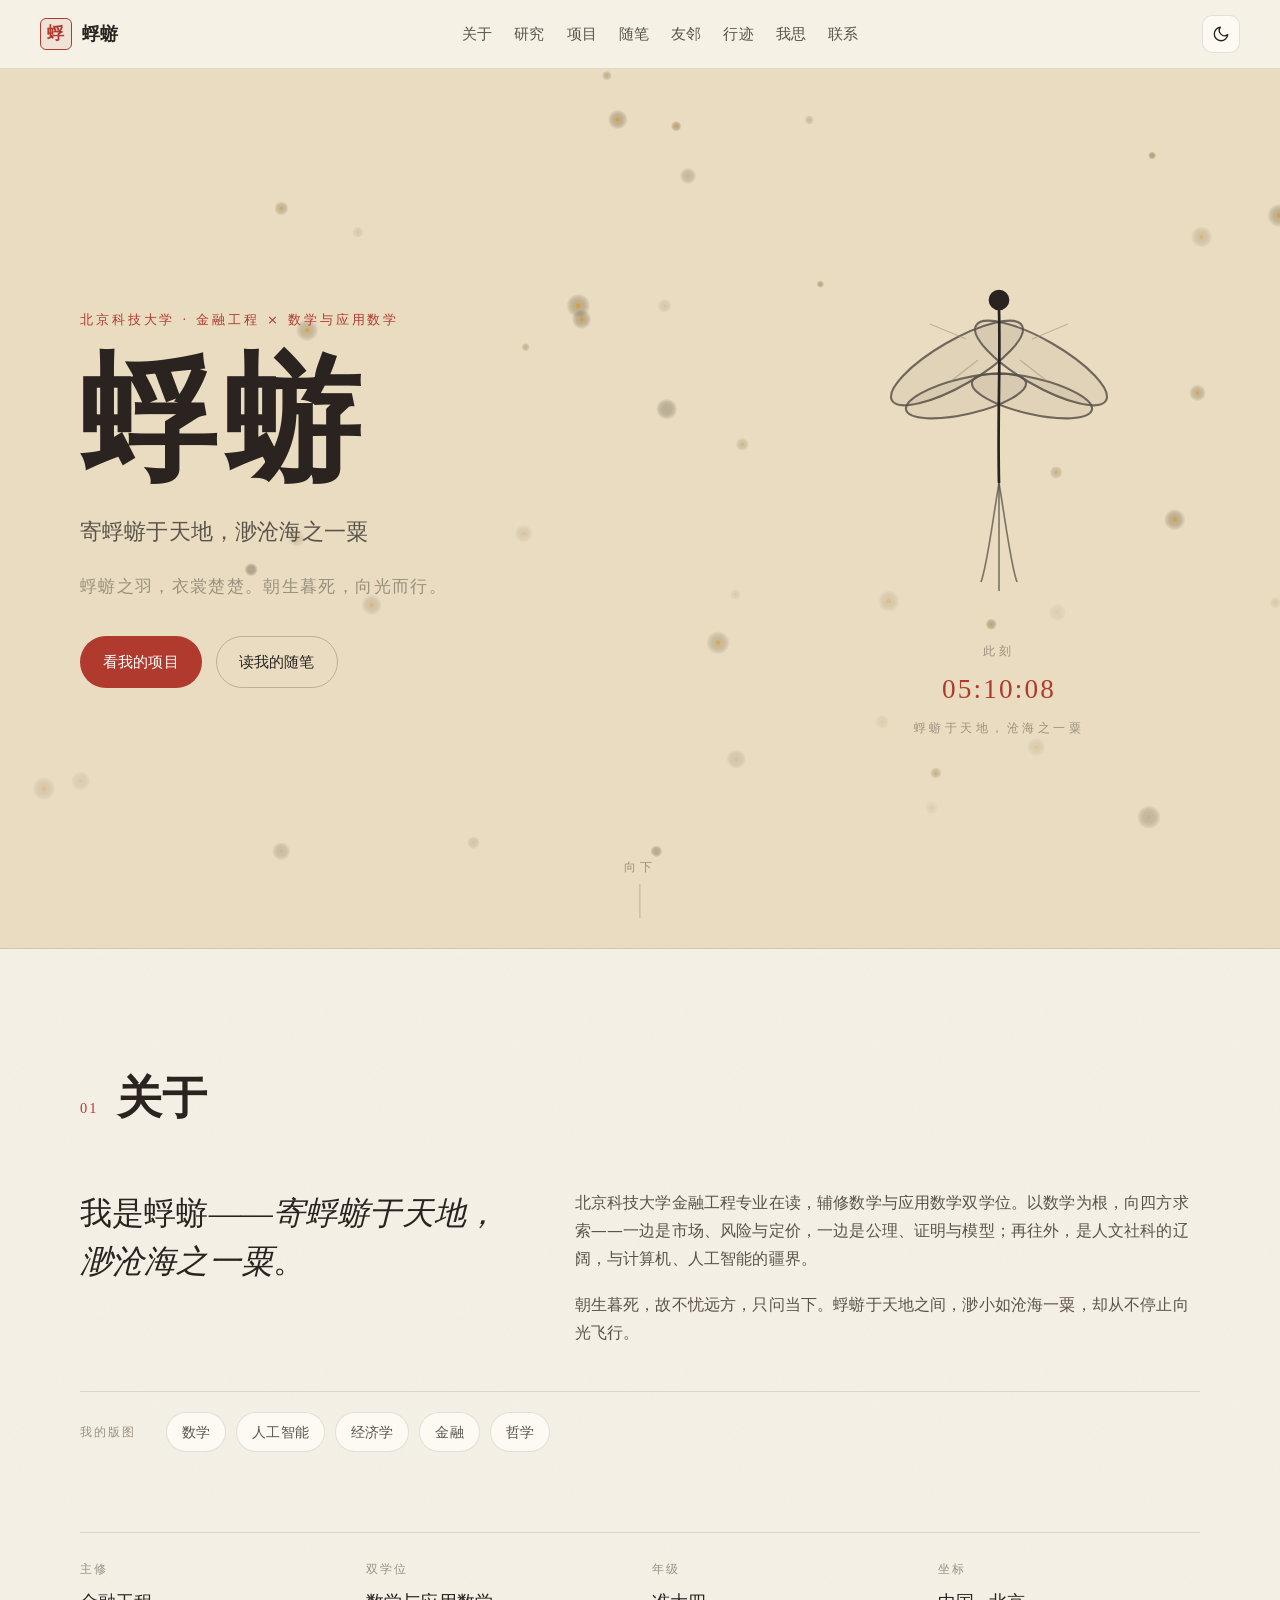
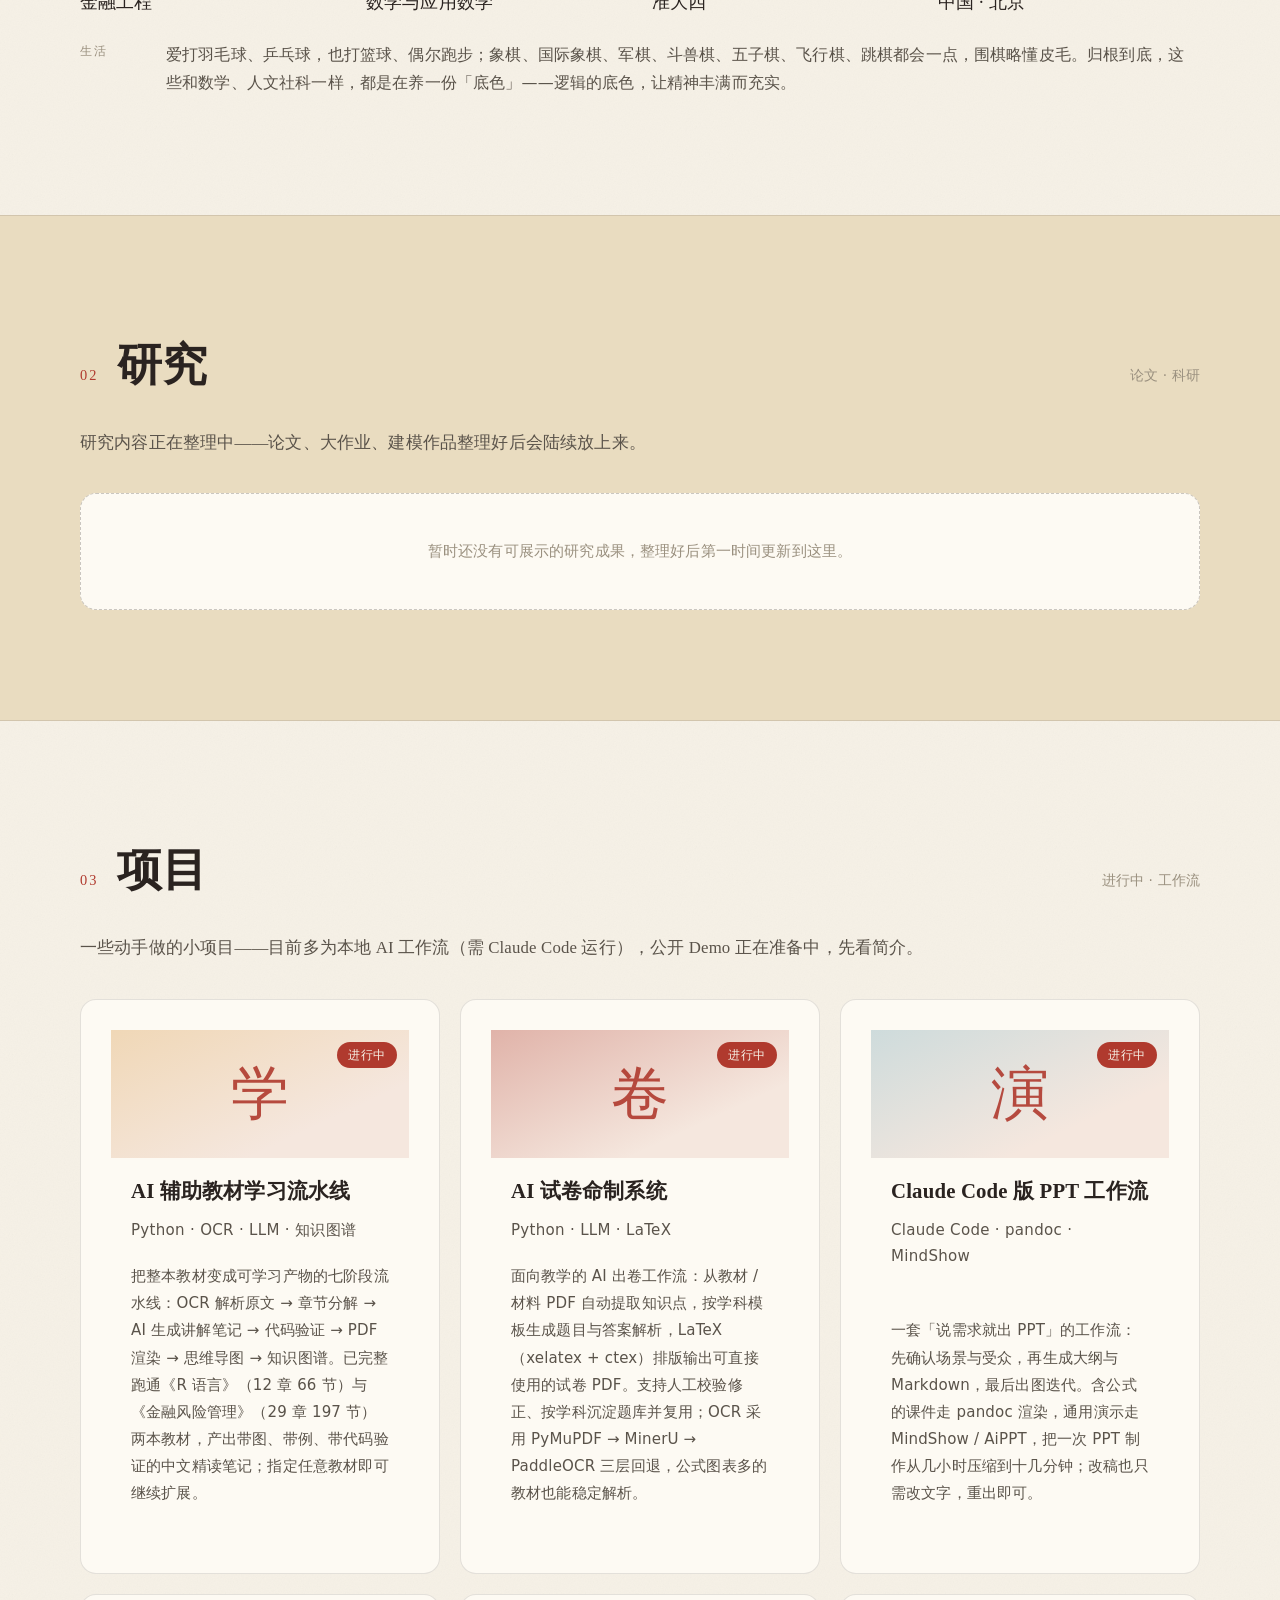
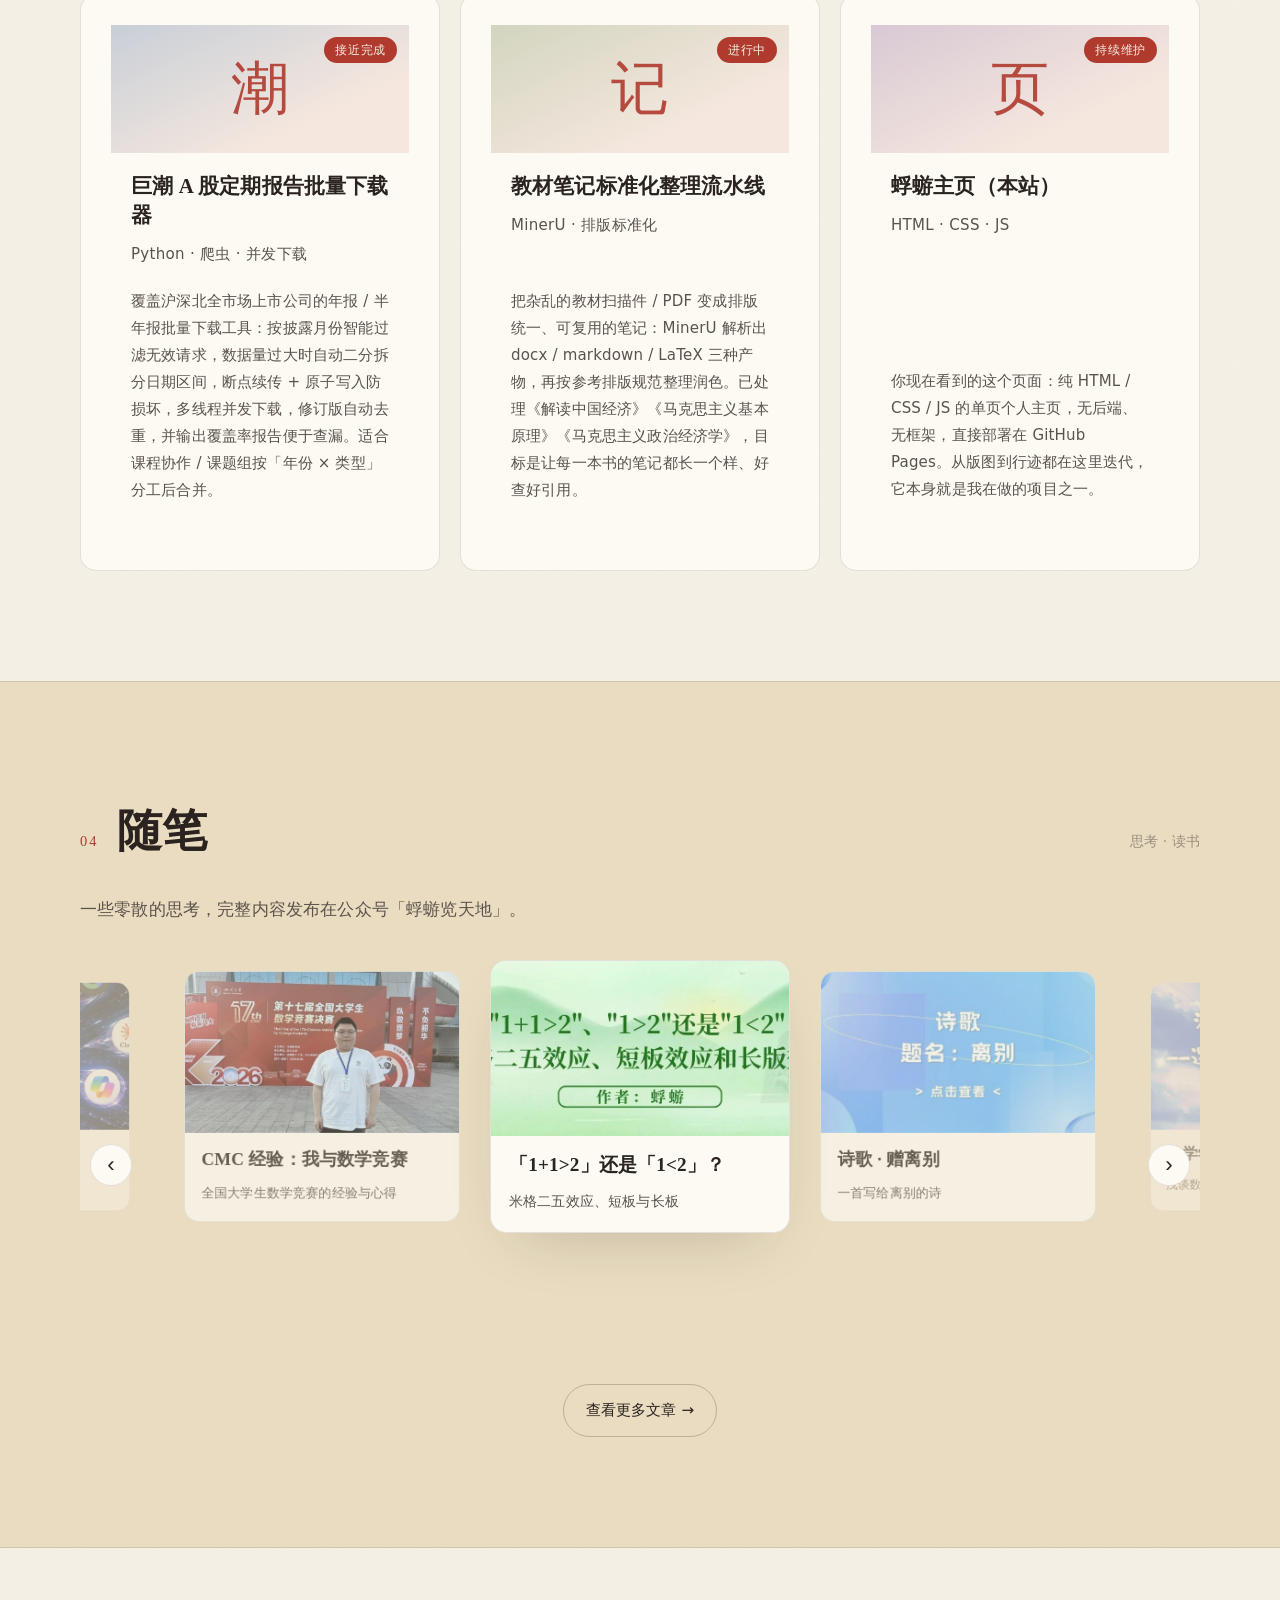
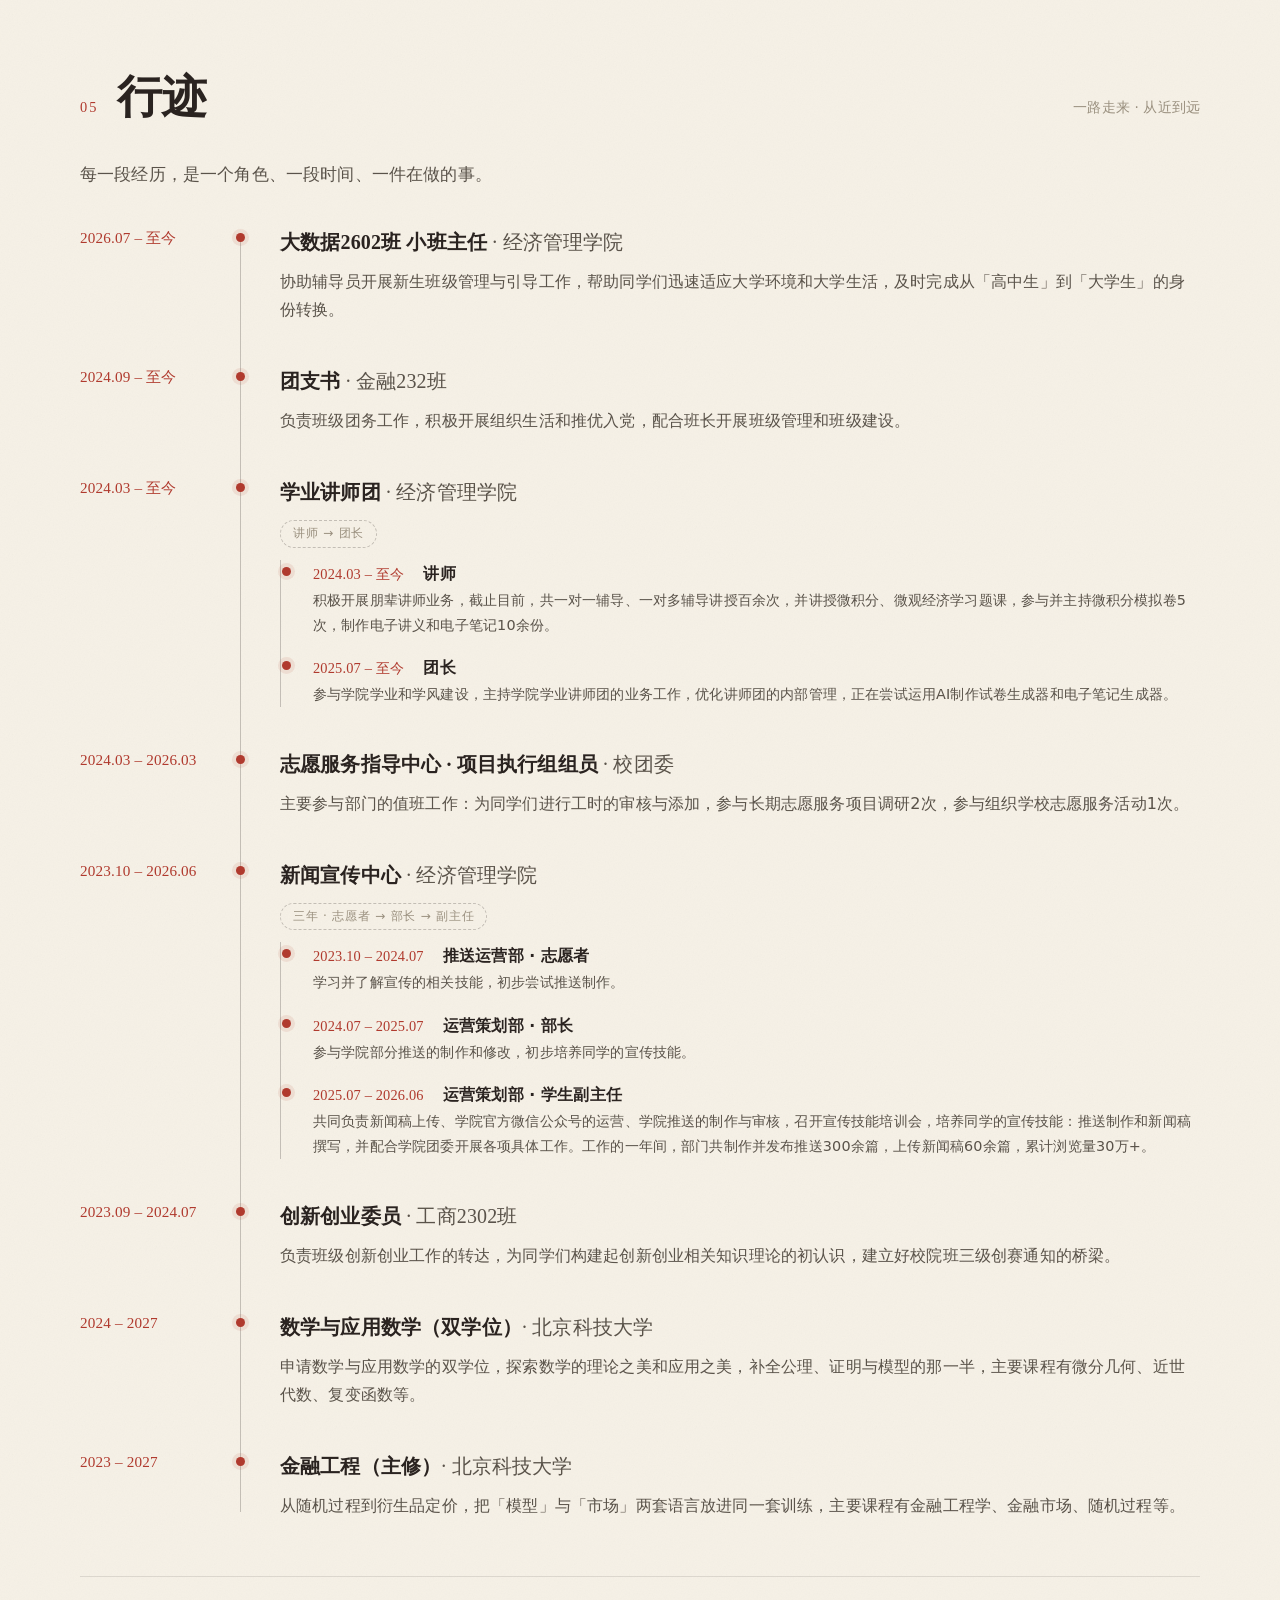
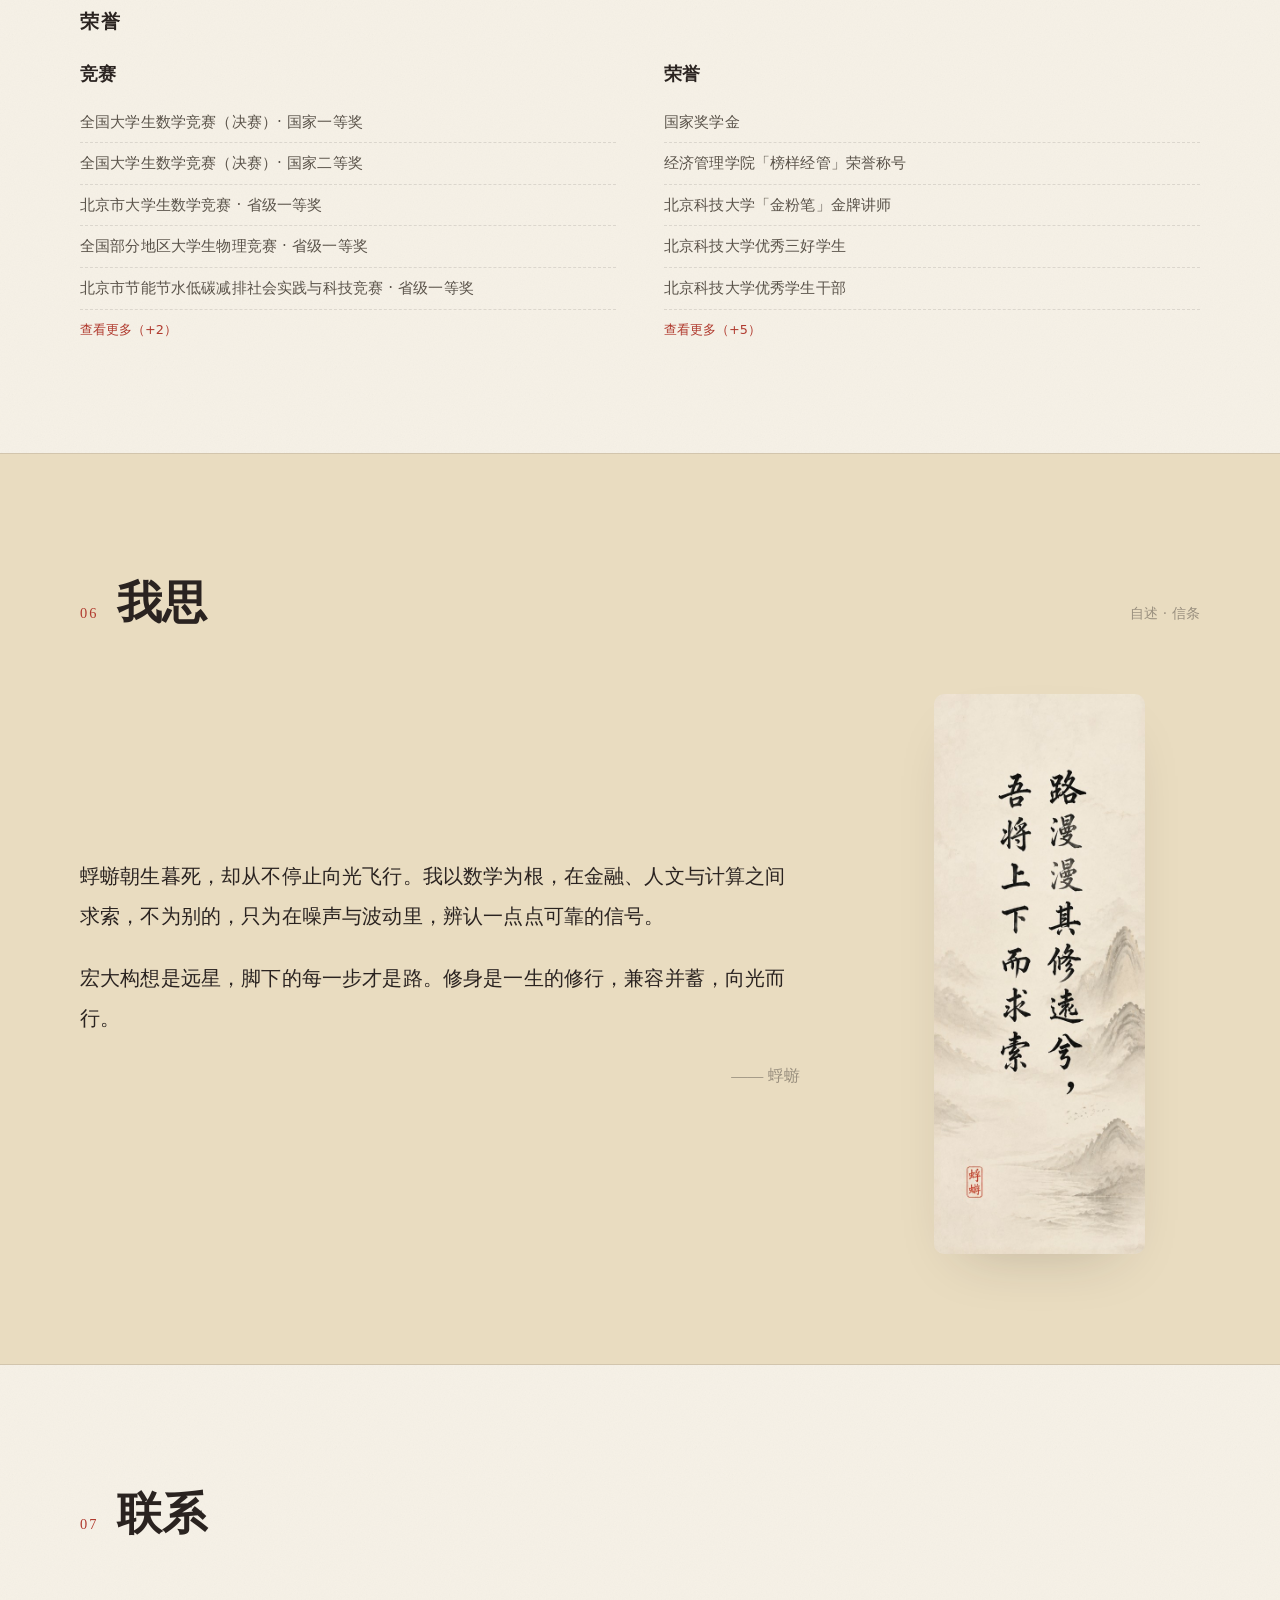
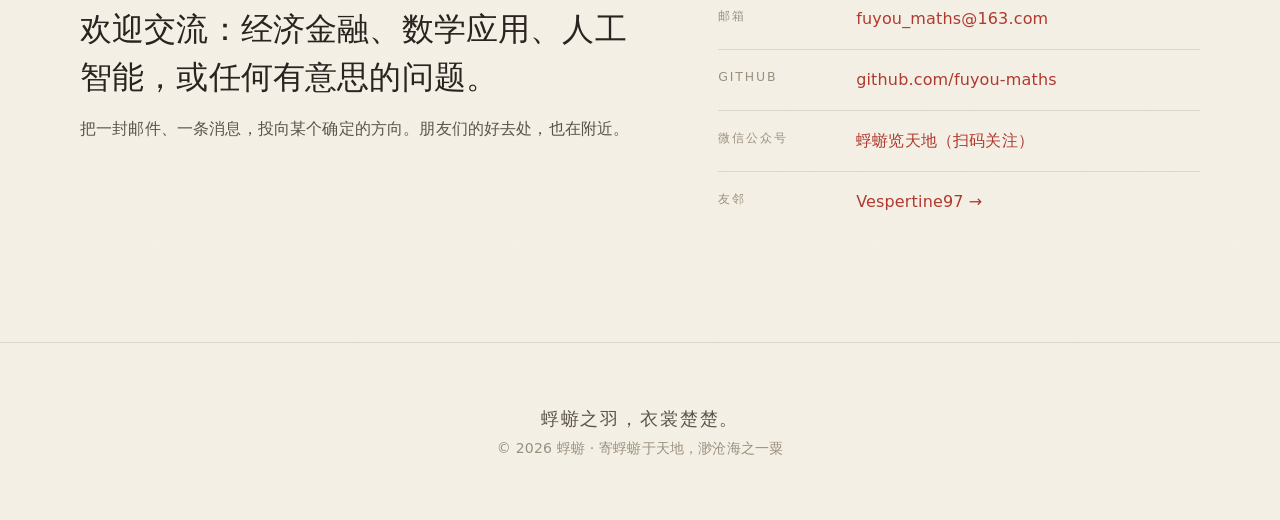
==== commit 3dec9608: "友邻首位入驻：Vespertine97（头像圆形裁剪 + 卡片横排布局）" ====
--- a/index.html
+++ b/index.html
@@ -29,7 +29,7 @@
   <meta name="twitter:title" content="蜉蝣 · 个人主页">
   <meta name="twitter:description" content="寄蜉蝣于天地，渺沧海之一粟 · 以数学为根，观天地、察人事、问计算">
   <meta name="twitter:image" content="https://fuyou-maths.github.io/images/og-cover.jpg">
-  <link rel="stylesheet" href="style.css?v=7">
+  <link rel="stylesheet" href="style.css?v=8">
 </head>
 <body>
   <a class="skip-link" href="#main">跳到正文</a>
@@ -508,7 +508,7 @@
             <li><span>邮箱</span><a href="mailto:fuyou_maths@163.com">fuyou_maths@163.com</a></li>
             <li><span>GitHub</span><a href="https://github.com/fuyou-maths" target="_blank" rel="noreferrer">github.com/fuyou-maths</a></li>
             <li><span>微信公众号</span><a href="essays.html#follow">蜉蝣览天地（扫码关注）</a></li>
-            <li><span>友邻</span><a href="friends.html">虚位以待 · 去认识 →</a></li>
+            <li><span>友邻</span><a href="friends.html">Vespertine97 →</a></li>
             <!-- 微信号（暂缓上线：确定要公开后取消注释并填入）
             <li><span>微信</span><span class="muted">待补充</span></li>
             -->
--- a/style.css
+++ b/style.css
@@ -969,18 +969,25 @@
 /* ---------- friends.html 友邻页 ---------- */
 .friend-grid { display: grid; grid-template-columns: repeat(3, 1fr); gap: 18px; }
 .friend-card {
-  display: flex; flex-direction: column; gap: 8px;
+  display: flex; flex-direction: row; align-items: center; gap: 16px;
   border: 1px solid var(--line);
   border-radius: 16px;
   background: var(--bg-elev);
-  padding: 22px 22px 20px;
+  padding: 20px 22px;
   text-decoration: none;
   transition: transform 0.25s ease, border-color 0.25s ease, box-shadow 0.25s ease;
 }
 .friend-card:hover { transform: translateY(-4px); border-color: var(--accent); box-shadow: var(--shadow); }
-.friend-name { font-family: var(--serif); font-size: 1.15rem; line-height: 1.4; color: var(--ink); }
-.friend-desc { color: var(--ink-soft); font-size: 0.9rem; flex: 1; }
-.friend-host { font-size: 0.78rem; color: var(--ink-faint); letter-spacing: 0.05em; word-break: break-all; }
+.friend-avatar {
+  width: 56px; height: 56px; border-radius: 50%;
+  object-fit: cover; flex: none;
+  border: 1px solid var(--line-strong);
+  background: var(--bg);
+}
+.friend-info { display: flex; flex-direction: column; gap: 4px; min-width: 0; }
+.friend-name { font-family: var(--serif); font-size: 1.1rem; line-height: 1.35; color: var(--ink); }
+.friend-desc { color: var(--ink-soft); font-size: 0.88rem; }
+.friend-host { font-size: 0.75rem; color: var(--ink-faint); letter-spacing: 0.05em; word-break: break-all; }
 .friend-empty {
   max-width: 560px; margin: 0 auto; padding: 60px 28px;
   border: 1px dashed var(--line-strong); border-radius: 16px;
